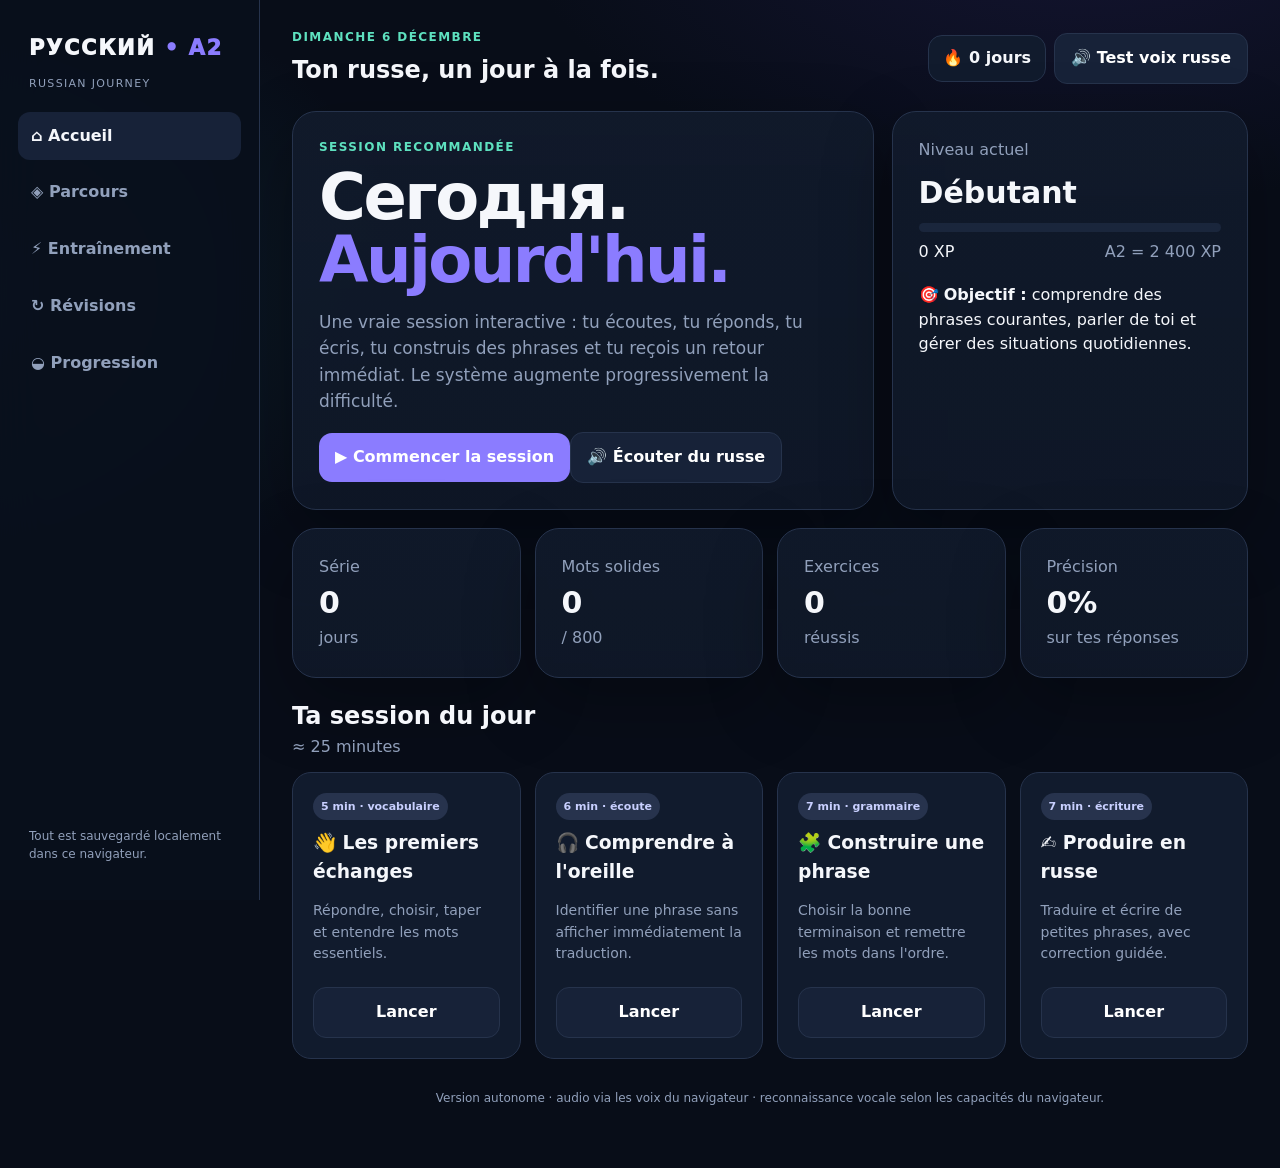
==== index.html @ 70eadb67 "Rename russe_a2_v2.html to index.html" ====
<!doctype html>
<html lang="fr">
<head>
<meta charset="utf-8">
<meta name="viewport" content="width=device-width,initial-scale=1">
<title>РУССКИЙ — Russian Journey A2</title>
<style>
:root{--bg:#080d18;--bg2:#0e1524;--surface:#111b2d;--surface2:#172238;--line:#26334c;--text:#f5f7fb;--muted:#91a0bb;--brand:#8b7cff;--brand2:#5ee1bf;--danger:#ff6b7e;--warn:#ffd166;--shadow:0 25px 70px rgba(0,0,0,.28)}
*{box-sizing:border-box}html{scroll-behavior:smooth}body{margin:0;color:var(--text);background:radial-gradient(900px 500px at 85% -10%,#30256c55,transparent 65%),radial-gradient(900px 600px at -10% 25%,#195e7050,transparent 60%),var(--bg);font-family:Inter,ui-sans-serif,system-ui,-apple-system,"Segoe UI",sans-serif;line-height:1.55}button,input,textarea{font:inherit}button{border:0}.app{display:grid;grid-template-columns:260px 1fr;min-height:100vh}.sidebar{position:sticky;top:0;height:100vh;padding:22px 18px;border-right:1px solid var(--line);background:#09101ce8;backdrop-filter:blur(20px);display:flex;flex-direction:column}.logo{font-weight:950;font-size:21px;letter-spacing:.08em;padding:10px 11px}.logo span{color:var(--brand)}.sub{font-size:11px;color:var(--muted);letter-spacing:.12em;text-transform:uppercase;padding:0 11px 20px}.nav{display:grid;gap:8px}.nav button{background:transparent;color:var(--muted);padding:12px 13px;border-radius:12px;text-align:left;font-weight:750;cursor:pointer}.nav button.active,.nav button:hover{background:var(--surface2);color:var(--text)}.sidebar-bottom{margin-top:auto;padding:14px 11px;color:var(--muted);font-size:12px}.main{max-width:1400px;width:100%;margin:auto;padding:28px 32px 60px}.topbar{display:flex;justify-content:space-between;align-items:center;gap:18px;margin-bottom:22px}.eyebrow{font-size:12px;color:var(--brand2);font-weight:850;letter-spacing:.12em;text-transform:uppercase}.top-actions{display:flex;gap:8px;align-items:center}.streak{padding:10px 14px;background:var(--surface);border:1px solid var(--line);border-radius:14px;font-weight:800}.hero{display:grid;grid-template-columns:1.55fr .95fr;gap:18px}.card{background:linear-gradient(180deg,#121c2ecc,#0f1828e6);border:1px solid var(--line);border-radius:24px;box-shadow:var(--shadow);padding:26px}.hero-card h1{font-size:clamp(35px,5vw,69px);line-height:.98;margin:10px 0 16px;letter-spacing:-.04em}.hero-card p{max-width:760px;color:var(--muted);font-size:17px}.rus{font-family:Georgia,serif}.big-rus{font-size:clamp(45px,7vw,82px);font-weight:800;letter-spacing:.02em}.btn{padding:12px 16px;border-radius:13px;background:var(--brand);color:white;font-weight:850;cursor:pointer;transition:.15s transform,.15s opacity}.btn:hover{transform:translateY(-1px)}.btn.secondary{background:var(--surface2);border:1px solid var(--line)}.btn.good{background:var(--brand2);color:#07151a}.btn.warn{background:var(--warn);color:#201a06}.btn.ghost{background:transparent;border:1px solid var(--line)}.stats{display:grid;grid-template-columns:repeat(4,1fr);gap:14px;margin:18px 0}.stat b{display:block;font-size:30px}.muted{color:var(--muted)}.progress{height:9px;background:#1a263c;border-radius:99px;overflow:hidden}.progress>i{display:block;height:100%;width:0;background:linear-gradient(90deg,var(--brand),var(--brand2));border-radius:99px;transition:.35s}.section{margin-top:20px}.section-title{display:flex;justify-content:space-between;align-items:end;gap:18px;margin:0 0 12px}.section-title h2{margin:0;font-size:24px}.section-title p{margin:0;color:var(--muted)}.day-grid{display:grid;grid-template-columns:repeat(4,1fr);gap:14px}.module{background:var(--surface);border:1px solid var(--line);border-radius:19px;padding:20px}.module h3{margin:8px 0 7px}.pill{display:inline-flex;padding:5px 8px;border-radius:999px;background:#27334d;color:#c9d0ff;font-size:11px;font-weight:800}.pill.green{background:#16453b;color:#98ffe4}.module p{color:var(--muted);font-size:14px}.module .btn{width:100%;margin-top:8px}.page{display:none}.page.show{display:block}.lesson-list{display:grid;grid-template-columns:repeat(3,1fr);gap:14px}.lesson{position:relative;padding:19px;background:var(--surface);border:1px solid var(--line);border-radius:18px;overflow:hidden}.lesson.locked{opacity:.52}.lesson .num{font-size:11px;color:var(--brand2);font-weight:900;letter-spacing:.1em}.lesson h3{margin:5px 0}.lesson small{color:var(--muted)}.lesson .mini{margin-top:14px;height:7px}.course-head{display:flex;align-items:center;justify-content:space-between;gap:12px;margin-bottom:20px}.filters{display:flex;gap:8px;flex-wrap:wrap}.filter{padding:9px 11px;background:var(--surface2);color:var(--muted);border-radius:11px;border:1px solid var(--line);cursor:pointer}.filter.active{background:var(--brand);color:white}.exercise-shell{max-width:920px;margin:auto}.exercise-top{display:flex;justify-content:space-between;align-items:center;gap:14px}.exercise-meter{height:8px;background:#1b2840;border-radius:9px;overflow:hidden;margin:15px 0 24px}.exercise-meter i{display:block;height:100%;width:0;background:linear-gradient(90deg,var(--brand),var(--brand2));transition:.25s}.exercise-type{color:var(--brand2);font-size:12px;font-weight:900;text-transform:uppercase;letter-spacing:.12em}.prompt{font-size:31px;line-height:1.2;font-weight:850;margin:12px 0 20px}.choices{display:grid;gap:10px}.choice{text-align:left;padding:15px 16px;border:1px solid var(--line);background:var(--surface2);color:var(--text);border-radius:13px;cursor:pointer;transition:.12s}.choice:hover{border-color:var(--brand)}.choice.correct{border-color:var(--brand2);background:#123a31}.choice.wrong{border-color:var(--danger);background:#3d1925}.exercise-footer{display:flex;justify-content:space-between;align-items:center;gap:10px;margin-top:22px}.feedback{min-height:30px;color:var(--muted)}.input-answer{width:100%;background:#0c1423;border:1px solid var(--line);border-radius:14px;color:var(--text);padding:15px;font-size:20px;outline:none}.input-answer:focus{border-color:var(--brand)}.listen-box{text-align:center;padding:28px;border:1px dashed var(--line);border-radius:18px;background:#0e1828}.play{width:82px;height:82px;border-radius:50%;background:var(--brand);color:#fff;font-size:30px;cursor:pointer;box-shadow:0 15px 35px #0004}.speed{display:flex;justify-content:center;gap:6px;margin-top:14px}.speed button{padding:8px 10px;border-radius:9px;background:var(--surface2);color:var(--muted);border:1px solid var(--line);cursor:pointer}.speed button.active{color:#fff;border-color:var(--brand);background:#2b2b66}.word-bank{display:flex;flex-wrap:wrap;gap:8px;min-height:50px;padding:12px;background:#0d1627;border-radius:13px;border:1px dashed var(--line);margin-bottom:13px}.word{padding:9px 11px;background:var(--surface2);border:1px solid var(--line);border-radius:10px;cursor:pointer}.calendar{display:grid;grid-template-columns:repeat(7,1fr);gap:8px}.day{min-height:74px;padding:9px;background:var(--surface);border:1px solid var(--line);border-radius:12px}.day .n{font-weight:900}.day.done{border-color:#236b5a;background:#11362f}.day.today{outline:2px solid var(--brand)}.skill-grid{display:grid;grid-template-columns:repeat(2,1fr);gap:13px}.skill{padding:16px;background:var(--surface);border:1px solid var(--line);border-radius:16px}.skill-top{display:flex;justify-content:space-between}.ring{width:70px;height:70px;border-radius:50%;display:grid;place-items:center;background:conic-gradient(var(--brand) var(--p),#1d2940 0)}.ring:before{content:"";width:54px;height:54px;background:var(--surface);border-radius:50%;grid-area:1/1}.ring span{grid-area:1/1;font-size:13px;font-weight:900;z-index:1}.modal{position:fixed;inset:0;background:#020711a8;backdrop-filter:blur(8px);display:none;align-items:center;justify-content:center;padding:20px;z-index:10}.modal.show{display:flex}.modal-card{width:min(700px,100%);background:var(--surface);border:1px solid var(--line);border-radius:22px;padding:24px}.toast{position:fixed;right:20px;bottom:20px;padding:13px 16px;background:#14233a;border:1px solid var(--line);border-radius:13px;box-shadow:var(--shadow);opacity:0;transform:translateY(15px);pointer-events:none;transition:.25s;z-index:20}.toast.show{opacity:1;transform:none}.empty{padding:38px;text-align:center;color:var(--muted)}.footer{margin:30px 0 0;color:var(--muted);font-size:12px;text-align:center}@media(max-width:1050px){.app{grid-template-columns:1fr}.sidebar{position:sticky;top:0;height:auto;z-index:5;flex-direction:row;align-items:center;padding:10px 14px}.sub,.sidebar-bottom{display:none}.nav{display:flex;overflow:auto}.nav button{white-space:nowrap}.main{padding:22px 16px}.hero{grid-template-columns:1fr}.day-grid{grid-template-columns:repeat(2,1fr)}.lesson-list{grid-template-columns:repeat(2,1fr)}}@media(max-width:650px){.stats,.day-grid,.lesson-list,.skill-grid{grid-template-columns:1fr}.topbar{align-items:flex-start}.top-actions .btn{display:none}.calendar{grid-template-columns:repeat(4,1fr)}.card{padding:19px}.prompt{font-size:25px}}
</style>
</head>
<body>
<div class="app">
<aside class="sidebar">
  <div class="logo">РУССКИЙ <span>• A2</span></div><div class="sub">Russian Journey</div>
  <nav class="nav">
    <button class="active" data-page="home">⌂ Accueil</button><button data-page="learn">◈ Parcours</button><button data-page="practice">⚡ Entraînement</button><button data-page="review">↻ Révisions</button><button data-page="progress">◒ Progression</button>
  </nav><div class="sidebar-bottom">Tout est sauvegardé localement dans ce navigateur.</div>
</aside>
<main class="main">
<div class="topbar"><div><div class="eyebrow" id="dateLabel"></div><h2 style="margin:5px 0 0">Ton russe, un jour à la fois.</h2></div><div class="top-actions"><div class="streak">🔥 <span id="streak">0</span> jours</div><button class="btn secondary" id="voiceBtn">🔊 Test voix russe</button></div></div>

<section id="page-home" class="page show">
<div class="hero">
  <div class="card hero-card"><div class="eyebrow">Session recommandée</div><h1>Сегодня.<br><span style="color:var(--brand)">Aujourd'hui.</span></h1><p>Une vraie session interactive : tu écoutes, tu réponds, tu écris, tu construis des phrases et tu reçois un retour immédiat. Le système augmente progressivement la difficulté.</p><div class="row" style="margin-top:18px"><button class="btn" id="dailyBtn">▶ Commencer la session</button><button class="btn secondary" id="quickListen">🔊 Écouter du russe</button></div></div>
  <div class="card"><div class="muted">Niveau actuel</div><h2 id="levelName" style="font-size:30px;margin:7px 0">Débutant</h2><div class="progress"><i id="overallBar"></i></div><div style="display:flex;justify-content:space-between;margin-top:8px"><span id="xpText">0 XP</span><span class="muted">A2 = 2 400 XP</span></div><div class="notice" style="margin-top:18px">🎯 <b>Objectif :</b> comprendre des phrases courantes, parler de toi et gérer des situations quotidiennes.</div></div>
</div>
<div class="stats"><div class="card stat"><span class="muted">Série</span><b id="s1">0</b><span class="muted">jours</span></div><div class="card stat"><span class="muted">Mots solides</span><b id="s2">0</b><span class="muted">/ 800</span></div><div class="card stat"><span class="muted">Exercices</span><b id="s3">0</b><span class="muted">réussis</span></div><div class="card stat"><span class="muted">Précision</span><b id="s4">0%</b><span class="muted">sur tes réponses</span></div></div>
<div class="section"><div class="section-title"><div><h2>Ta session du jour</h2><p>≈ 25 minutes</p></div></div><div class="day-grid">
<div class="module"><span class="pill">5 min · vocabulaire</span><h3>👋 Les premiers échanges</h3><p>Répondre, choisir, taper et entendre les mots essentiels.</p><button class="btn secondary" data-action="vocab">Lancer</button></div>
<div class="module"><span class="pill">6 min · écoute</span><h3>🎧 Comprendre à l'oreille</h3><p>Identifier une phrase sans afficher immédiatement la traduction.</p><button class="btn secondary" data-action="listen">Lancer</button></div>
<div class="module"><span class="pill">7 min · grammaire</span><h3>🧩 Construire une phrase</h3><p>Choisir la bonne terminaison et remettre les mots dans l'ordre.</p><button class="btn secondary" data-action="grammar">Lancer</button></div>
<div class="module"><span class="pill">7 min · écriture</span><h3>✍️ Produire en russe</h3><p>Traduire et écrire de petites phrases, avec correction guidée.</p><button class="btn secondary" data-action="writing">Lancer</button></div>
</div></div>
</section>

<section id="page-learn" class="page"><div class="card"><div class="course-head"><div><div class="eyebrow">Programme</div><h2 style="margin:5px 0">Le parcours zéro → A2</h2><p class="muted">48 leçons, chacune avec découverte + exercices + mini-test.</p></div><div class="filters" id="levelFilters"></div></div><div class="lesson-list" id="lessonList"></div></div></section>

<section id="page-practice" class="page"><div class="exercise-shell"><div class="card"><div class="exercise-top"><div><div class="exercise-type" id="exType">Entraînement</div><div class="muted" id="exCount">1 / 8</div></div><div class="pill green" id="exXp">+10 XP</div></div><div class="exercise-meter"><i id="exBar"></i></div><div id="exerciseBody"></div></div></div></section>

<section id="page-review" class="page"><div class="card"><div class="eyebrow">Mémoire espacée</div><h2>Révisions intelligentes</h2><p class="muted">Les mots ratés reviennent plus souvent. Les mots solides s'espacent automatiquement.</p><div id="reviewBody"></div></div></section>

<section id="page-progress" class="page"><div class="card"><div class="eyebrow">Tableau de bord</div><h2>Ton historique</h2><p class="muted">Les jours travaillés, la régularité et les compétences par domaine.</p><div class="calendar" id="calendar"></div><hr style="border-color:var(--line);margin:24px 0"><div class="skill-grid" id="skills"></div><hr style="border-color:var(--line);margin:24px 0"><div style="display:flex;gap:10px;flex-wrap:wrap"><button class="btn secondary" id="exportBtn">Exporter ma progression</button><button class="btn ghost" id="resetBtn">Réinitialiser</button></div></div></section>
<div class="footer">Version autonome · audio via les voix du navigateur · reconnaissance vocale selon les capacités du navigateur.</div>
</main></div>
<div class="modal" id="modal"><div class="modal-card"><div style="display:flex;justify-content:space-between;gap:10px;align-items:start"><div id="modalContent"></div><button class="btn secondary" id="closeModal">✕</button></div></div></div><div class="toast" id="toast"></div>
<script>
const lessons=[
['Alphabet russe','Lire А Б В Г Д Е Ё Ж З И','alphabet'],['Alphabet russe II','Lire Й К Л М Н О П Р С Т','alphabet'],['Sons difficiles','Х, Ц, Ч, Ш, Щ, Ы, Э, Ю, Я','pron'],['Salutations','Привет, здравствуйте, до свидания','survival'],['Se présenter','Меня зовут… Я из… Мне … лет','survival'],['Nombres 1–20','один, два, три…','vocab'],['Famille','мама, папа, брат, сестра…','vocab'],['Présent','je parle : я говорю, ты говоришь…','grammar'],['Questions','кто? что? где? когда? почему?','grammar'],['Maison','комната, кухня, стол, окно…','vocab'],['Nourriture','хлеб, вода, чай, мясо, сыр…','vocab'],['Accusatif','вижу дом / люблю кофе','grammar'],['Ville','улица, площадь, магазин, парк','vocab'],['Direction','где? куда? откуда?','grammar'],['Temps','сегодня, завтра, вчера, утром…','vocab'],['Routine','встаю, работаю, учусь, отдыхаю','verb'],['Fréquence','часто, иногда, обычно, никогда','adverb'],['Prépositions','в, на, из, с, к','grammar'],['Passé','был, была, были; ходил, делал','grammar'],['Aspect verbal','faire / faire une fois : делать / сделать','grammar'],['Achats','сколько стоит? мне нужно…','survival'],['Restaurant','заказать, счёт, меню, вкусно','survival'],['Transport','автобус, поезд, метро, билет','vocab'],['Ville et trajet','как добраться до…','grammar'],['Météo','холодно, тепло, дождь, снег','vocab'],['Corps et santé','голова, рука, болит, врач','vocab'],['Travail','работа, коллега, встреча, проект','vocab'],['Inviter','давай…, хочешь…? пойдём!','survival'],['Comparaison','больше, меньше, лучше, хуже','grammar'],['Génitif','нет времени, много людей','grammar'],['Prépositionnel','в Москве, о семье, на работе','grammar'],['Datif','мне нравится, тебе нужно','grammar'],['Pronoms','меня, тебя, его, её, нас…','grammar'],['Objets du quotidien','телефон, ключ, сумка, книга','vocab'],['Loisirs','музыка, кино, читать, гулять','vocab'],['Opinions','я думаю, мне кажется, я считаю','survival'],['Conjonctions','потому что, но, поэтому, если','grammar'],['Raconter hier','petit récit au passé','writing'],['Décrire une personne','apparence, caractère, goûts','writing'],['Décrire un lieu', "où c'est et ce qu'on y trouve", 'writing'],['Compréhension 1','dialogue lent du quotidien','listen'],['Compréhension 2','dialogue naturel court','listen'],['Écrire un message','SMS / invitation / réponse','writing'],['Parler de soi','présentation A2','speaking'],['Situations','hôtel, café, magasin, gare','survival'],['Révision A2','mélange adaptatif','review'],['Test blanc A2 I','lecture + grammaire + vocabulaire','test'],['Test blanc A2 II','écoute + écriture + expression','test']
];
const deck=[
['Bonjour','Здравствуйте','survival'],['Salut','Привет','survival'],['Merci','Спасибо','survival'],['S’il vous plaît','Пожалуйста','survival'],['Au revoir','До свидания','survival'],['Oui','Да','survival'],['Non','Нет','survival'],['Comment ça va ?','Как дела?','survival'],['Je m’appelle Julien','Меня зовут Жюльен','survival'],['Je suis français','Я француз','survival'],['J’habite en France','Я живу во Франции','survival'],['J’apprends le russe','Я учу русский язык','survival'],['Eau','Вода','vocab'],['Pain','Хлеб','vocab'],['Maison','Дом','vocab'],['Ami','Друг','vocab'],['Livre','Книга','vocab'],['Travail','Работа','vocab'],['Aujourd’hui','Сегодня','vocab'],['Demain','Завтра','vocab'],['Hier','Вчера','vocab'],['Maintenant','Сейчас','vocab'],['Où ?','Где?','grammar'],['Qui ?','Кто?','grammar'],['Pourquoi ?','Почему?','grammar'],['Quand ?','Когда?','grammar'],['Je parle','Я говорю','verb'],['Je comprends','Я понимаю','verb'],['Je travaille','Я работаю','verb'],['Je vais','Я иду','verb']
];
const data=load(); let queue=[], qIndex=0, answered=false, speed=0.82;
function fresh(){return {xp:0,days:[],words:{},seen:0,correct:0,answers:0,scores:{alphabet:0,pron:0,survival:0,vocab:0,grammar:0,verb:0,adverb:0,writing:0,listen:0,speaking:0},lessonDone:{},lastOpen:null}}
function load(){try{return Object.assign(fresh(),JSON.parse(localStorage.getItem('ruA2Ultra')||'{}'),{scores:Object.assign(fresh().scores,JSON.parse(localStorage.getItem('ruA2Ultra')||'{}').scores||{})})}catch{return fresh()}}
function save(){localStorage.setItem('ruA2Ultra',JSON.stringify(data));updateAll()}
function today(){return new Date().toISOString().slice(0,10)}
function streak(){const ds=[...new Set(data.days)].sort().reverse();let s=0;for(let i=0;i<ds.length;i++){const d=new Date();d.setHours(0,0,0,0);d.setDate(d.getDate()-i);if(ds[i]===d.toISOString().slice(0,10))s++;else break}return s}
function xpLevel(){if(data.xp<250)return 'Débutant';if(data.xp<600)return 'A1 — bases';if(data.xp<1000)return 'A1+ — consolidation';if(data.xp<1500)return 'A2 — en route';if(data.xp<2050)return 'A2 — opérationnel';return 'A2 — consolidé'}
function updateAll(){const s=streak(), pct=Math.min(100,data.xp/24);document.querySelector('#streak').textContent=s;document.querySelector('#s1').textContent=s;document.querySelector('#s2').textContent=Object.values(data.words).filter(x=>x>=3).length;document.querySelector('#s3').textContent=data.correct;document.querySelector('#s4').textContent=data.answers?Math.round(data.correct/data.answers*100)+'%':'0%';document.querySelector('#levelName').textContent=xpLevel();document.querySelector('#xpText').textContent=data.xp+' XP';document.querySelector('#overallBar').style.width=pct+'%';document.querySelector('#dateLabel').textContent=new Intl.DateTimeFormat('fr-FR',{weekday:'long',day:'numeric',month:'long'}).format(new Date());if(document.querySelector('#reviewBody'))renderReview();if(document.querySelector('#calendar'))renderProgress()}
function showPage(name){document.querySelectorAll('.page').forEach(p=>p.classList.remove('show'));document.querySelector('#page-'+name).classList.add('show');document.querySelectorAll('.nav button').forEach(b=>b.classList.toggle('active',b.dataset.page===name));if(name==='learn')renderLessons();if(name==='practice'&&queue.length===0)startPractice('daily');if(name==='review')renderReview();if(name==='progress')renderProgress();window.scrollTo({top:0,behavior:'smooth'})}

document.querySelectorAll('.nav button').forEach(b=>b.onclick=()=>showPage(b.dataset.page));
document.querySelector('#dailyBtn').onclick=()=>startPractice('daily');
document.querySelector('#voiceBtn').onclick=()=>openVoiceTest();document.querySelector('#quickListen').onclick=()=>speak('Привет! Меня зовут Анна. Я живу в Москве.',speed);
document.querySelectorAll('[data-action]').forEach(b=>b.onclick=()=>startPractice(b.dataset.action));
document.querySelector('#closeModal').onclick=()=>document.querySelector('#modal').classList.remove('show');document.querySelector('#resetBtn').onclick=resetAll;document.querySelector('#exportBtn').onclick=exportData;
function startPractice(mode){queue=buildQueue(mode);qIndex=0;answered=false;showPage('practice');renderQuestion()}
function buildQueue(mode){const base=[
{type:'mcq',skill:'survival',prompt:'Que signifie « Спасибо » ?',opts:['Bonjour','Merci','Au revoir','Pardon'],ans:1},
{type:'listen',skill:'listen',audio:'Где находится вокзал?',prompt:'Après écoute, choisis la bonne traduction.',opts:['Où est la gare ?','Où habites-tu ?','Quand part le train ?','Quel est le magasin ?'],ans:0},
{type:'type',skill:'vocab',prompt:'Écris « Bonjour » en russe.',accept:['здравствуйте']},
{type:'order',skill:'grammar',prompt:'Construis : « Je parle russe. »',words:['русский','говорю','я'],ans:'я говорю русский'},
{type:'mcq',skill:'grammar',prompt:'Complète : « Я ___ по-русски. »',opts:['говорю','говоришь','говорит','говорим'],ans:0},
{type:'type',skill:'writing',prompt:'Traduis : « Je m’appelle Julien. »',accept:['меня зовут жюльен','меня зовут джюльен','меня зовут джулиен']},
{type:'listen',skill:'listen',audio:'Я живу во Франции и учу русский язык.',prompt:'Quel énoncé as-tu entendu ?',opts:['Je vis en France et j’apprends le russe.','Je travaille en France et j’aime le russe.','Je vais en France demain.','Je lis un livre russe.'],ans:0},
{type:'mcq',skill:'vocab',prompt:'« вчера » signifie…',opts:['aujourd’hui','demain','hier','maintenant'],ans:2}
];
 if(mode==='vocab')return base.filter(x=>['mcq','type'].includes(x.type)&&['survival','vocab'].includes(x.skill)).concat(base.slice(0,2));
 if(mode==='listen')return base.filter(x=>x.type==='listen').concat(base.slice(0,2));
 if(mode==='grammar')return base.filter(x=>x.skill==='grammar'||x.type==='order').concat(base.slice(1,3));
 if(mode==='writing')return base.filter(x=>x.type==='type').concat(base.slice(3,5));
 if(mode==='daily')return shuffle(base);
 return shuffle(base);
}
function renderQuestion(){if(qIndex>=queue.length){finishPractice();return}answered=false;const q=queue[qIndex], body=document.querySelector('#exerciseBody');document.querySelector('#exType').textContent=({mcq:'Choix multiple',type:'Écriture',listen:'Écoute',order:'Construire la phrase'})[q.type]||'Exercice';document.querySelector('#exCount').textContent=`${qIndex+1} / ${queue.length}`;document.querySelector('#exXp').textContent='+10 XP';document.querySelector('#exBar').style.width=(qIndex/queue.length*100)+'%';let html=`<div class="prompt">${q.prompt}</div>`;
if(q.type==='mcq')html+=`<div class="choices">${q.opts.map((o,i)=>`<button class="choice" data-i="${i}">${o}</button>`).join('')}</div>`;
if(q.type==='type')html+=`<input class="input-answer rus" id="answerInput" autocomplete="off" placeholder="Écris ta réponse en russe…"><div class="feedback" style="margin-top:8px">Les réponses sont normalisées : accents et casse ne pénalisent pas.</div>`;
if(q.type==='listen')html+=`<div class="listen-box"><button class="play" id="playBtn">▶</button><div class="speed"><button data-speed="0.65">0,65×</button><button class="active" data-speed="0.82">0,82×</button><button data-speed="1">1×</button></div><div class="feedback" style="margin-top:13px">Écoute d'abord sans regarder la traduction.</div></div><div class="choices" style="margin-top:15px">${q.opts.map((o,i)=>`<button class="choice" data-i="${i}">${o}</button>`).join('')}</div>`;
if(q.type==='order')html+=`<div class="word-bank" id="bank">${shuffle(q.words).map(w=>`<button class="word" data-word="${w}">${w}</button>`).join('')}</div><div class="input-answer" id="ordered" style="min-height:55px"></div><div class="muted small">Clique sur les mots dans l'ordre. Clique sur un mot déjà placé pour le retirer.</div>`;
html+=`<div class="exercise-footer"><div class="feedback" id="feedback"></div><button class="btn" id="checkBtn">${q.type==='mcq'||q.type==='listen'?'Valider':q.type==='order'?'Vérifier':'Corriger'}</button></div>`;body.innerHTML=html;
if(q.type==='listen'){document.querySelector('#playBtn').onclick=()=>speak(q.audio,speed);document.querySelectorAll('[data-speed]').forEach(b=>b.onclick=()=>{speed=parseFloat(b.dataset.speed);document.querySelectorAll('[data-speed]').forEach(x=>x.classList.remove('active'));b.classList.add('active');speak(q.audio,speed)})}
if(q.type==='mcq'||q.type==='listen')document.querySelectorAll('.choice').forEach(b=>b.onclick=()=>selectChoice(q,+b.dataset.i,b));
if(q.type==='order'){const placed=[];document.querySelectorAll('.word').forEach(b=>b.onclick=()=>{const w=b.dataset.word,i=placed.indexOf(w);if(i>=0){placed.splice(i,1);b.style.opacity='1'}else{placed.push(w);b.style.opacity='.42'}document.querySelector('#ordered').textContent=placed.join(' ');document.querySelector('#ordered').dataset.value=placed.join(' ')})}
document.querySelector('#checkBtn').onclick=()=>checkTyped(q);}
function selectChoice(q,i,btn){if(answered)return;answered=true;data.answers++;const ok=i===q.ans;data.xp+=ok?10:2;if(ok){data.correct++;data.scores[q.skill]=(data.scores[q.skill]||0)+1;btn.classList.add('correct');document.querySelector('#feedback').textContent='✓ Bonne réponse. +10 XP';addDay()}else{btn.classList.add('wrong');document.querySelectorAll('.choice')[q.ans].classList.add('correct');document.querySelector('#feedback').textContent='Pas encore. La bonne réponse est « '+q.opts[q.ans]+' ». +2 XP'}save();setTimeout(()=>qIndex++,650);setTimeout(renderQuestion,700)}
function checkTyped(q){if(answered)return;const raw=q.type==='order'?document.querySelector('#ordered').dataset.value||'':document.querySelector('#answerInput')?.value||'';const n=normalize(raw);let ok=false;if(q.type==='order')ok=n===normalize(q.ans);else ok=q.accept.some(a=>n===normalize(a));answered=true;data.answers++;data.xp+=ok?12:2;if(ok){data.correct++;data.scores[q.skill]=(data.scores[q.skill]||0)+1;document.querySelector('#feedback').textContent='✓ Exact. Très bien. +12 XP'}else{document.querySelector('#feedback').innerHTML='✗ Pas tout à fait. <span class="rus">Réponse attendue : '+(q.ans||q.accept[0])+'</span> · +2 XP'}save();addDay();setTimeout(()=>qIndex++,800);setTimeout(renderQuestion,850)}
function finishPractice(){document.querySelector('#exType').textContent='Session terminée';document.querySelector('#exCount').textContent='✓';document.querySelector('#exBar').style.width='100%';document.querySelector('#exerciseBody').innerHTML=`<div style="text-align:center;padding:35px 10px"><div style="font-size:60px">🎉</div><h2>Session terminée</h2><p class="muted">Tu as fait ${queue.length} exercices. Ta progression a été enregistrée.</p><button class="btn" onclick="showPage('home')">Retour à l'accueil</button></div>`;addDay();}
function addDay(){const t=today();if(!data.days.includes(t))data.days.push(t);}
function speak(text,rate=.82){if(!('speechSynthesis'in window)){toast('La synthèse vocale n’est pas disponible dans ce navigateur.');return}const u=new SpeechSynthesisUtterance(text);u.lang='ru-RU';u.rate=rate;u.pitch=1;const voices=speechSynthesis.getVoices();const ru=voices.find(v=>/^ru(-|_|$)/i.test(v.lang))||voices.find(v=>/russian|рус/i.test(v.name));if(ru)u.voice=ru;speechSynthesis.cancel();speechSynthesis.speak(u)}
if('speechSynthesis'in window)speechSynthesis.onvoiceschanged=()=>{};
function openVoiceTest(){document.querySelector('#modalContent').innerHTML=`<div class="eyebrow">Prononciation</div><h2>Écoute et répète</h2><p class="rus" style="font-size:28px">Меня зовут Жюльен.</p><p class="muted">« Je m’appelle Julien. »</p><div class="row"><button class="btn" onclick="speak('Меня зовут Жюльен.',.65)">🔊 Lentement</button><button class="btn secondary" onclick="speak('Меня зовут Жюльен.',.9)">🔊 Normal</button><button class="btn secondary" onclick="startRecognition()">🎙️ Me faire répéter</button></div><p class="muted small" style="margin-top:14px">La reconnaissance vocale dépend de ton navigateur et peut utiliser un service distant du navigateur. Aucun enregistrement n’est stocké par cette page.</p><div id="recognition"></div>`;document.querySelector('#modal').classList.add('show')}
function startRecognition(){const SR=window.SpeechRecognition||window.webkitSpeechRecognition;if(!SR){document.querySelector('#recognition').innerHTML='<div class="notice">La reconnaissance vocale n’est pas disponible ici. Utilise l’écoute ci-dessus ou Chrome/Edge avec le micro activé.</div>';return}const r=new SR();r.lang='ru-RU';r.interimResults=false;r.maxAlternatives=3;r.onresult=e=>{const said=e.results[0][0].transcript;document.querySelector('#recognition').innerHTML=`<p><b>Tu as dit :</b> <span class="rus">${said}</span></p><p class="muted">Compare avec : <span class="rus">Меня зовут Жюльен.</span></p>`};r.onerror=()=>document.querySelector('#recognition').textContent='Impossible de lancer le micro.';r.start();document.querySelector('#recognition').textContent='🎙️ Écoute…';}
function renderLessons(){const filters=document.querySelector('#levelFilters');filters.innerHTML='';['Tous','A0','A1','A1+','A2'].forEach((x,i)=>{const b=document.createElement('button');b.className='filter '+(i===0?'active':'');b.textContent=x;b.onclick=()=>{document.querySelectorAll('.filter').forEach(z=>z.classList.remove('active'));b.classList.add('active');drawLessons(x)};filters.appendChild(b)});drawLessons('Tous')}
function drawLessons(filter){const list=document.querySelector('#lessonList');list.innerHTML=lessons.map((l,i)=>{const lvl=i<8?'A0':i<24?'A1':i<40?'A1+':'A2';if(filter!=='Tous'&&lvl!==filter)return'';const done=!!data.lessonDone[i];const locked=i>0&&!data.lessonDone[i-1]&&i>Math.max(7,Math.floor(data.xp/55)+1);return `<article class="lesson ${locked?'locked':''}"><div class="num">LEÇON ${String(i+1).padStart(2,'0')} · ${lvl}</div><h3>${l[0]}</h3><small>${l[1]}</small><div class="progress mini"><i style="width:${done?100:0}%"></i></div><button class="btn ${locked?'secondary':'ghost'}" ${locked?'disabled':''} data-lesson="${i}">${done?'↻ Refaire':'▶ Ouvrir'}</button></article>`}).join('');document.querySelectorAll('[data-lesson]').forEach(b=>b.onclick=()=>openLesson(+b.dataset.lesson))}
function openLesson(i){const l=lessons[i];document.querySelector('#modalContent').innerHTML=`<div class="eyebrow">Leçon ${i+1}</div><h2>${l[0]}</h2><p class="muted">${l[1]}</p><div class="notice"><b>Principe :</b> 3 minutes de découverte, puis des exercices actifs. Ce parcours ne considère pas la lecture d’une fiche comme une leçon terminée.</div><div style="margin-top:15px" class="row"><button class="btn" id="launchLesson">▶ Faire les exercices</button><button class="btn secondary" onclick="speak(${JSON.stringify(sampleSentence(i))},.72)">🔊 Exemple russe</button></div>`;document.querySelector('#modal').classList.add('show');document.querySelector('#launchLesson').onclick=()=>{data.lessonDone[i]=true;data.xp+=15;save();document.querySelector('#modal').classList.remove('show');startPractice('daily')}}
function sampleSentence(i){const s=['Привет!','Меня зовут Жюльен.','Я учу русский язык.','Я живу во Франции.','Мне двадцать пять лет.','Я говорю по-русски немного.','Это моя семья.','Я работаю сегодня.'];return s[i%8]}
function renderReview(){const body=document.querySelector('#reviewBody');const weak=deck.filter(x=>(data.words[x[1]]||0)<3).slice(0,8);if(!weak.length){body.innerHTML='<div class="empty">🎉 Ton stock prioritaire est vide. Fais une session pour créer de nouvelles cartes à réviser.</div>';return}body.innerHTML=`<div class="lesson-list">${weak.map(x=>`<div class="lesson"><span class="pill">${x[2]}</span><h3 class="rus">${x[1]}</h3><div class="muted">→ ${x[0]}</div><div class="row" style="margin-top:12px"><button class="btn secondary" onclick="speak(${JSON.stringify(x[1])},.68)">🔊</button><button class="btn" onclick="markWord(${JSON.stringify(x[1])},1)">Je connais</button><button class="btn ghost" onclick="markWord(${JSON.stringify(x[1])},-1)">À revoir</button></div></div>`).join('')}</div>`}
function markWord(w,n){data.words[w]=Math.max(0,(data.words[w]||0)+n);data.xp+=n>0?3:1;save();renderReview()}
function renderProgress(){const c=document.querySelector('#calendar');let html='',now=new Date();for(let i=27;i>=0;i--){const d=new Date(now);d.setDate(now.getDate()-i);const ds=d.toISOString().slice(0,10);html+=`<div class="day ${data.days.includes(ds)?'done':''} ${ds===today()?'today':''}"><div class="n">${d.getDate()}</div><div class="muted small">${d.toLocaleDateString('fr-FR',{weekday:'short'})}</div>${data.days.includes(ds)?'<div style="margin-top:8px;color:var(--brand2)">✓ étudié</div>':''}</div>`}c.innerHTML=html;const keys=[['Vocabulaire','vocab'],['Grammaire','grammar'],['Écoute','listen'],['Écriture','writing'],['Survie','survival'],['Prononciation','pron']];document.querySelector('#skills').innerHTML=keys.map(([n,k])=>{const p=Math.min(100,(data.scores[k]||0)*12);return `<div class="skill"><div class="skill-top"><div><b>${n}</b><div class="muted small">Activité réelle, pas simple lecture</div></div><div class="ring" style="--p:${p}%"><span>${p}%</span></div></div></div>`}).join('')}
function normalize(s){return s.toLowerCase().normalize('NFD').replace(/[\u0300-\u036f]/g,'').replace(/ё/g,'е').replace(/[.,!?«»’']/g,'').replace(/\s+/g,' ').trim()}
function shuffle(a){return [...a].sort(()=>Math.random()-.5)}
function toast(t){const x=document.querySelector('#toast');x.textContent=t;x.classList.add('show');setTimeout(()=>x.classList.remove('show'),2800)}
function exportData(){const blob=new Blob([JSON.stringify(data,null,2)],{type:'application/json'});const a=document.createElement('a');a.href=URL.createObjectURL(blob);a.download='progression-russe-a2.json';a.click();URL.revokeObjectURL(a.href)}
function resetAll(){if(!confirm('Effacer toute ta progression et repartir de zéro ?'))return;localStorage.removeItem('ruA2Ultra');location.reload()}
renderLessons();updateAll();
</script>
</body>
</html>
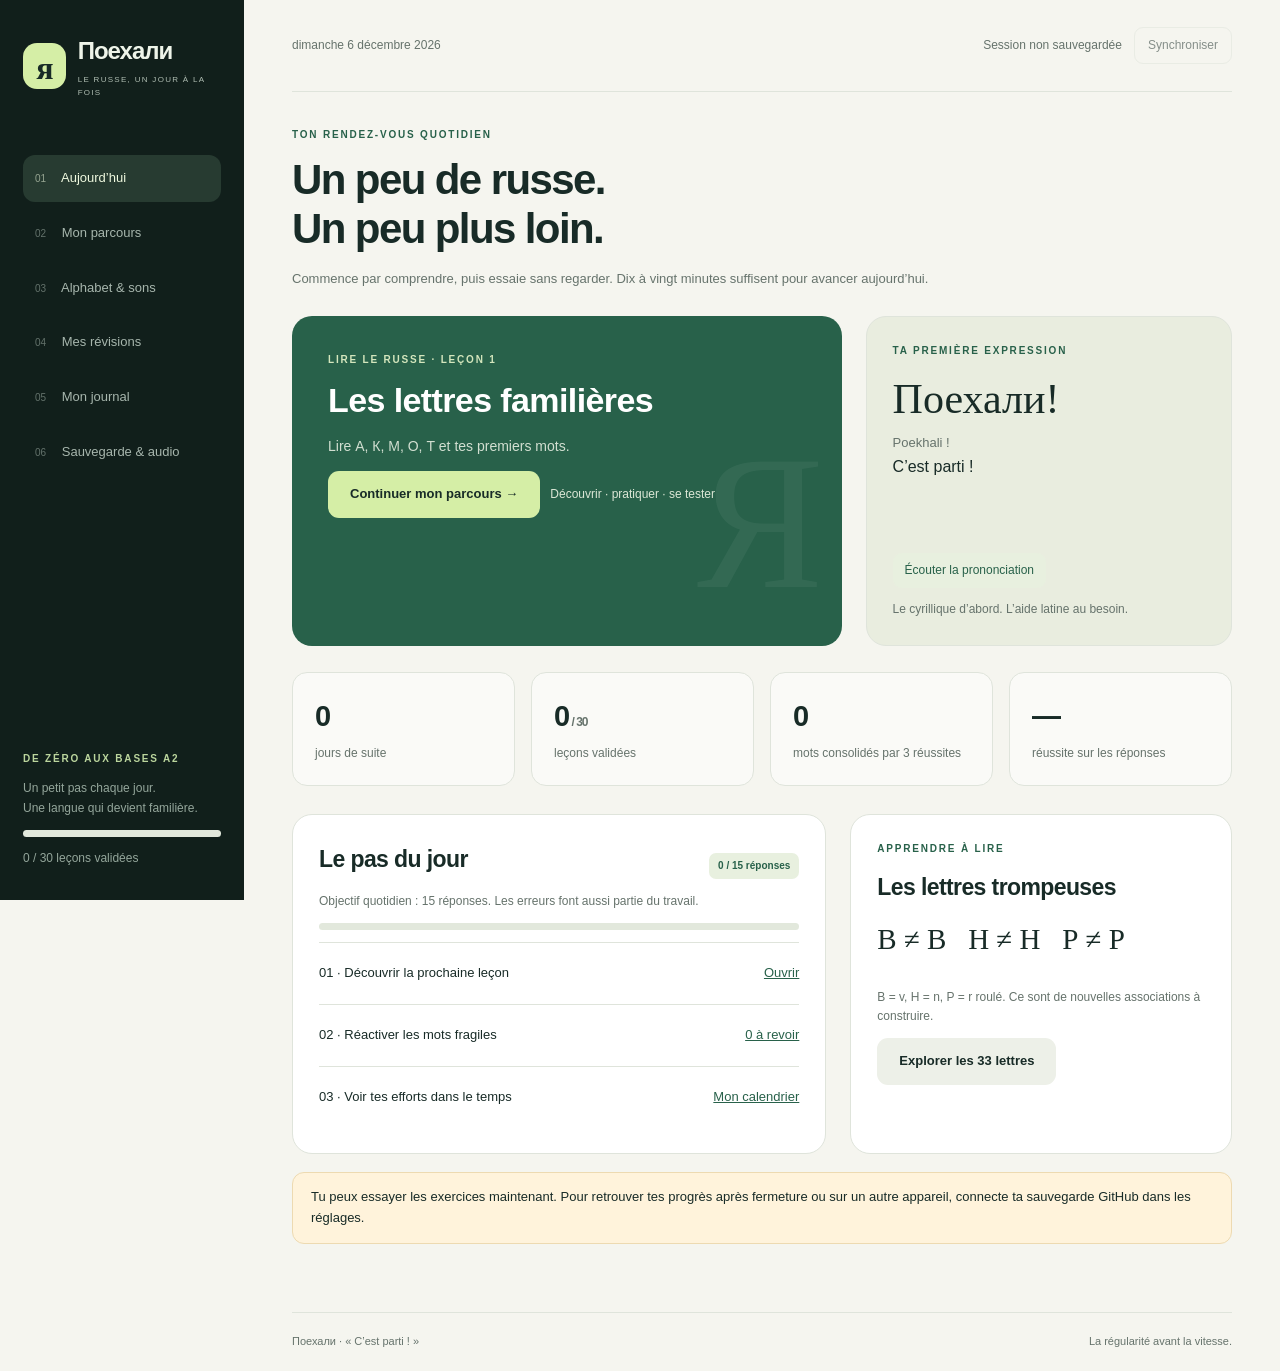
==== commit b0a77fc9: "Build progressive Russian learning course with Cyrillic keyboard and GitHub progress sync" ====
--- a/index.html
+++ b/index.html
@@ -1,120 +1,5 @@
 <!doctype html>
-<html lang="fr">
-<head>
-<meta charset="utf-8">
-<meta name="viewport" content="width=device-width,initial-scale=1">
-<title>РУССКИЙ — Russian Journey A2</title>
-<style>
-:root{--bg:#080d18;--bg2:#0e1524;--surface:#111b2d;--surface2:#172238;--line:#26334c;--text:#f5f7fb;--muted:#91a0bb;--brand:#8b7cff;--brand2:#5ee1bf;--danger:#ff6b7e;--warn:#ffd166;--shadow:0 25px 70px rgba(0,0,0,.28)}
-*{box-sizing:border-box}html{scroll-behavior:smooth}body{margin:0;color:var(--text);background:radial-gradient(900px 500px at 85% -10%,#30256c55,transparent 65%),radial-gradient(900px 600px at -10% 25%,#195e7050,transparent 60%),var(--bg);font-family:Inter,ui-sans-serif,system-ui,-apple-system,"Segoe UI",sans-serif;line-height:1.55}button,input,textarea{font:inherit}button{border:0}.app{display:grid;grid-template-columns:260px 1fr;min-height:100vh}.sidebar{position:sticky;top:0;height:100vh;padding:22px 18px;border-right:1px solid var(--line);background:#09101ce8;backdrop-filter:blur(20px);display:flex;flex-direction:column}.logo{font-weight:950;font-size:21px;letter-spacing:.08em;padding:10px 11px}.logo span{color:var(--brand)}.sub{font-size:11px;color:var(--muted);letter-spacing:.12em;text-transform:uppercase;padding:0 11px 20px}.nav{display:grid;gap:8px}.nav button{background:transparent;color:var(--muted);padding:12px 13px;border-radius:12px;text-align:left;font-weight:750;cursor:pointer}.nav button.active,.nav button:hover{background:var(--surface2);color:var(--text)}.sidebar-bottom{margin-top:auto;padding:14px 11px;color:var(--muted);font-size:12px}.main{max-width:1400px;width:100%;margin:auto;padding:28px 32px 60px}.topbar{display:flex;justify-content:space-between;align-items:center;gap:18px;margin-bottom:22px}.eyebrow{font-size:12px;color:var(--brand2);font-weight:850;letter-spacing:.12em;text-transform:uppercase}.top-actions{display:flex;gap:8px;align-items:center}.streak{padding:10px 14px;background:var(--surface);border:1px solid var(--line);border-radius:14px;font-weight:800}.hero{display:grid;grid-template-columns:1.55fr .95fr;gap:18px}.card{background:linear-gradient(180deg,#121c2ecc,#0f1828e6);border:1px solid var(--line);border-radius:24px;box-shadow:var(--shadow);padding:26px}.hero-card h1{font-size:clamp(35px,5vw,69px);line-height:.98;margin:10px 0 16px;letter-spacing:-.04em}.hero-card p{max-width:760px;color:var(--muted);font-size:17px}.rus{font-family:Georgia,serif}.big-rus{font-size:clamp(45px,7vw,82px);font-weight:800;letter-spacing:.02em}.btn{padding:12px 16px;border-radius:13px;background:var(--brand);color:white;font-weight:850;cursor:pointer;transition:.15s transform,.15s opacity}.btn:hover{transform:translateY(-1px)}.btn.secondary{background:var(--surface2);border:1px solid var(--line)}.btn.good{background:var(--brand2);color:#07151a}.btn.warn{background:var(--warn);color:#201a06}.btn.ghost{background:transparent;border:1px solid var(--line)}.stats{display:grid;grid-template-columns:repeat(4,1fr);gap:14px;margin:18px 0}.stat b{display:block;font-size:30px}.muted{color:var(--muted)}.progress{height:9px;background:#1a263c;border-radius:99px;overflow:hidden}.progress>i{display:block;height:100%;width:0;background:linear-gradient(90deg,var(--brand),var(--brand2));border-radius:99px;transition:.35s}.section{margin-top:20px}.section-title{display:flex;justify-content:space-between;align-items:end;gap:18px;margin:0 0 12px}.section-title h2{margin:0;font-size:24px}.section-title p{margin:0;color:var(--muted)}.day-grid{display:grid;grid-template-columns:repeat(4,1fr);gap:14px}.module{background:var(--surface);border:1px solid var(--line);border-radius:19px;padding:20px}.module h3{margin:8px 0 7px}.pill{display:inline-flex;padding:5px 8px;border-radius:999px;background:#27334d;color:#c9d0ff;font-size:11px;font-weight:800}.pill.green{background:#16453b;color:#98ffe4}.module p{color:var(--muted);font-size:14px}.module .btn{width:100%;margin-top:8px}.page{display:none}.page.show{display:block}.lesson-list{display:grid;grid-template-columns:repeat(3,1fr);gap:14px}.lesson{position:relative;padding:19px;background:var(--surface);border:1px solid var(--line);border-radius:18px;overflow:hidden}.lesson.locked{opacity:.52}.lesson .num{font-size:11px;color:var(--brand2);font-weight:900;letter-spacing:.1em}.lesson h3{margin:5px 0}.lesson small{color:var(--muted)}.lesson .mini{margin-top:14px;height:7px}.course-head{display:flex;align-items:center;justify-content:space-between;gap:12px;margin-bottom:20px}.filters{display:flex;gap:8px;flex-wrap:wrap}.filter{padding:9px 11px;background:var(--surface2);color:var(--muted);border-radius:11px;border:1px solid var(--line);cursor:pointer}.filter.active{background:var(--brand);color:white}.exercise-shell{max-width:920px;margin:auto}.exercise-top{display:flex;justify-content:space-between;align-items:center;gap:14px}.exercise-meter{height:8px;background:#1b2840;border-radius:9px;overflow:hidden;margin:15px 0 24px}.exercise-meter i{display:block;height:100%;width:0;background:linear-gradient(90deg,var(--brand),var(--brand2));transition:.25s}.exercise-type{color:var(--brand2);font-size:12px;font-weight:900;text-transform:uppercase;letter-spacing:.12em}.prompt{font-size:31px;line-height:1.2;font-weight:850;margin:12px 0 20px}.choices{display:grid;gap:10px}.choice{text-align:left;padding:15px 16px;border:1px solid var(--line);background:var(--surface2);color:var(--text);border-radius:13px;cursor:pointer;transition:.12s}.choice:hover{border-color:var(--brand)}.choice.correct{border-color:var(--brand2);background:#123a31}.choice.wrong{border-color:var(--danger);background:#3d1925}.exercise-footer{display:flex;justify-content:space-between;align-items:center;gap:10px;margin-top:22px}.feedback{min-height:30px;color:var(--muted)}.input-answer{width:100%;background:#0c1423;border:1px solid var(--line);border-radius:14px;color:var(--text);padding:15px;font-size:20px;outline:none}.input-answer:focus{border-color:var(--brand)}.listen-box{text-align:center;padding:28px;border:1px dashed var(--line);border-radius:18px;background:#0e1828}.play{width:82px;height:82px;border-radius:50%;background:var(--brand);color:#fff;font-size:30px;cursor:pointer;box-shadow:0 15px 35px #0004}.speed{display:flex;justify-content:center;gap:6px;margin-top:14px}.speed button{padding:8px 10px;border-radius:9px;background:var(--surface2);color:var(--muted);border:1px solid var(--line);cursor:pointer}.speed button.active{color:#fff;border-color:var(--brand);background:#2b2b66}.word-bank{display:flex;flex-wrap:wrap;gap:8px;min-height:50px;padding:12px;background:#0d1627;border-radius:13px;border:1px dashed var(--line);margin-bottom:13px}.word{padding:9px 11px;background:var(--surface2);border:1px solid var(--line);border-radius:10px;cursor:pointer}.calendar{display:grid;grid-template-columns:repeat(7,1fr);gap:8px}.day{min-height:74px;padding:9px;background:var(--surface);border:1px solid var(--line);border-radius:12px}.day .n{font-weight:900}.day.done{border-color:#236b5a;background:#11362f}.day.today{outline:2px solid var(--brand)}.skill-grid{display:grid;grid-template-columns:repeat(2,1fr);gap:13px}.skill{padding:16px;background:var(--surface);border:1px solid var(--line);border-radius:16px}.skill-top{display:flex;justify-content:space-between}.ring{width:70px;height:70px;border-radius:50%;display:grid;place-items:center;background:conic-gradient(var(--brand) var(--p),#1d2940 0)}.ring:before{content:"";width:54px;height:54px;background:var(--surface);border-radius:50%;grid-area:1/1}.ring span{grid-area:1/1;font-size:13px;font-weight:900;z-index:1}.modal{position:fixed;inset:0;background:#020711a8;backdrop-filter:blur(8px);display:none;align-items:center;justify-content:center;padding:20px;z-index:10}.modal.show{display:flex}.modal-card{width:min(700px,100%);background:var(--surface);border:1px solid var(--line);border-radius:22px;padding:24px}.toast{position:fixed;right:20px;bottom:20px;padding:13px 16px;background:#14233a;border:1px solid var(--line);border-radius:13px;box-shadow:var(--shadow);opacity:0;transform:translateY(15px);pointer-events:none;transition:.25s;z-index:20}.toast.show{opacity:1;transform:none}.empty{padding:38px;text-align:center;color:var(--muted)}.footer{margin:30px 0 0;color:var(--muted);font-size:12px;text-align:center}@media(max-width:1050px){.app{grid-template-columns:1fr}.sidebar{position:sticky;top:0;height:auto;z-index:5;flex-direction:row;align-items:center;padding:10px 14px}.sub,.sidebar-bottom{display:none}.nav{display:flex;overflow:auto}.nav button{white-space:nowrap}.main{padding:22px 16px}.hero{grid-template-columns:1fr}.day-grid{grid-template-columns:repeat(2,1fr)}.lesson-list{grid-template-columns:repeat(2,1fr)}}@media(max-width:650px){.stats,.day-grid,.lesson-list,.skill-grid{grid-template-columns:1fr}.topbar{align-items:flex-start}.top-actions .btn{display:none}.calendar{grid-template-columns:repeat(4,1fr)}.card{padding:19px}.prompt{font-size:25px}}
-</style>
-</head>
-<body>
-<div class="app">
-<aside class="sidebar">
-  <div class="logo">РУССКИЙ <span>• A2</span></div><div class="sub">Russian Journey</div>
-  <nav class="nav">
-    <button class="active" data-page="home">⌂ Accueil</button><button data-page="learn">◈ Parcours</button><button data-page="practice">⚡ Entraînement</button><button data-page="review">↻ Révisions</button><button data-page="progress">◒ Progression</button>
-  </nav><div class="sidebar-bottom">Tout est sauvegardé localement dans ce navigateur.</div>
-</aside>
-<main class="main">
-<div class="topbar"><div><div class="eyebrow" id="dateLabel"></div><h2 style="margin:5px 0 0">Ton russe, un jour à la fois.</h2></div><div class="top-actions"><div class="streak">🔥 <span id="streak">0</span> jours</div><button class="btn secondary" id="voiceBtn">🔊 Test voix russe</button></div></div>
-
-<section id="page-home" class="page show">
-<div class="hero">
-  <div class="card hero-card"><div class="eyebrow">Session recommandée</div><h1>Сегодня.<br><span style="color:var(--brand)">Aujourd'hui.</span></h1><p>Une vraie session interactive : tu écoutes, tu réponds, tu écris, tu construis des phrases et tu reçois un retour immédiat. Le système augmente progressivement la difficulté.</p><div class="row" style="margin-top:18px"><button class="btn" id="dailyBtn">▶ Commencer la session</button><button class="btn secondary" id="quickListen">🔊 Écouter du russe</button></div></div>
-  <div class="card"><div class="muted">Niveau actuel</div><h2 id="levelName" style="font-size:30px;margin:7px 0">Débutant</h2><div class="progress"><i id="overallBar"></i></div><div style="display:flex;justify-content:space-between;margin-top:8px"><span id="xpText">0 XP</span><span class="muted">A2 = 2 400 XP</span></div><div class="notice" style="margin-top:18px">🎯 <b>Objectif :</b> comprendre des phrases courantes, parler de toi et gérer des situations quotidiennes.</div></div>
-</div>
-<div class="stats"><div class="card stat"><span class="muted">Série</span><b id="s1">0</b><span class="muted">jours</span></div><div class="card stat"><span class="muted">Mots solides</span><b id="s2">0</b><span class="muted">/ 800</span></div><div class="card stat"><span class="muted">Exercices</span><b id="s3">0</b><span class="muted">réussis</span></div><div class="card stat"><span class="muted">Précision</span><b id="s4">0%</b><span class="muted">sur tes réponses</span></div></div>
-<div class="section"><div class="section-title"><div><h2>Ta session du jour</h2><p>≈ 25 minutes</p></div></div><div class="day-grid">
-<div class="module"><span class="pill">5 min · vocabulaire</span><h3>👋 Les premiers échanges</h3><p>Répondre, choisir, taper et entendre les mots essentiels.</p><button class="btn secondary" data-action="vocab">Lancer</button></div>
-<div class="module"><span class="pill">6 min · écoute</span><h3>🎧 Comprendre à l'oreille</h3><p>Identifier une phrase sans afficher immédiatement la traduction.</p><button class="btn secondary" data-action="listen">Lancer</button></div>
-<div class="module"><span class="pill">7 min · grammaire</span><h3>🧩 Construire une phrase</h3><p>Choisir la bonne terminaison et remettre les mots dans l'ordre.</p><button class="btn secondary" data-action="grammar">Lancer</button></div>
-<div class="module"><span class="pill">7 min · écriture</span><h3>✍️ Produire en russe</h3><p>Traduire et écrire de petites phrases, avec correction guidée.</p><button class="btn secondary" data-action="writing">Lancer</button></div>
-</div></div>
-</section>
-
-<section id="page-learn" class="page"><div class="card"><div class="course-head"><div><div class="eyebrow">Programme</div><h2 style="margin:5px 0">Le parcours zéro → A2</h2><p class="muted">48 leçons, chacune avec découverte + exercices + mini-test.</p></div><div class="filters" id="levelFilters"></div></div><div class="lesson-list" id="lessonList"></div></div></section>
-
-<section id="page-practice" class="page"><div class="exercise-shell"><div class="card"><div class="exercise-top"><div><div class="exercise-type" id="exType">Entraînement</div><div class="muted" id="exCount">1 / 8</div></div><div class="pill green" id="exXp">+10 XP</div></div><div class="exercise-meter"><i id="exBar"></i></div><div id="exerciseBody"></div></div></div></section>
-
-<section id="page-review" class="page"><div class="card"><div class="eyebrow">Mémoire espacée</div><h2>Révisions intelligentes</h2><p class="muted">Les mots ratés reviennent plus souvent. Les mots solides s'espacent automatiquement.</p><div id="reviewBody"></div></div></section>
-
-<section id="page-progress" class="page"><div class="card"><div class="eyebrow">Tableau de bord</div><h2>Ton historique</h2><p class="muted">Les jours travaillés, la régularité et les compétences par domaine.</p><div class="calendar" id="calendar"></div><hr style="border-color:var(--line);margin:24px 0"><div class="skill-grid" id="skills"></div><hr style="border-color:var(--line);margin:24px 0"><div style="display:flex;gap:10px;flex-wrap:wrap"><button class="btn secondary" id="exportBtn">Exporter ma progression</button><button class="btn ghost" id="resetBtn">Réinitialiser</button></div></div></section>
-<div class="footer">Version autonome · audio via les voix du navigateur · reconnaissance vocale selon les capacités du navigateur.</div>
-</main></div>
-<div class="modal" id="modal"><div class="modal-card"><div style="display:flex;justify-content:space-between;gap:10px;align-items:start"><div id="modalContent"></div><button class="btn secondary" id="closeModal">✕</button></div></div></div><div class="toast" id="toast"></div>
-<script>
-const lessons=[
-['Alphabet russe','Lire А Б В Г Д Е Ё Ж З И','alphabet'],['Alphabet russe II','Lire Й К Л М Н О П Р С Т','alphabet'],['Sons difficiles','Х, Ц, Ч, Ш, Щ, Ы, Э, Ю, Я','pron'],['Salutations','Привет, здравствуйте, до свидания','survival'],['Se présenter','Меня зовут… Я из… Мне … лет','survival'],['Nombres 1–20','один, два, три…','vocab'],['Famille','мама, папа, брат, сестра…','vocab'],['Présent','je parle : я говорю, ты говоришь…','grammar'],['Questions','кто? что? где? когда? почему?','grammar'],['Maison','комната, кухня, стол, окно…','vocab'],['Nourriture','хлеб, вода, чай, мясо, сыр…','vocab'],['Accusatif','вижу дом / люблю кофе','grammar'],['Ville','улица, площадь, магазин, парк','vocab'],['Direction','где? куда? откуда?','grammar'],['Temps','сегодня, завтра, вчера, утром…','vocab'],['Routine','встаю, работаю, учусь, отдыхаю','verb'],['Fréquence','часто, иногда, обычно, никогда','adverb'],['Prépositions','в, на, из, с, к','grammar'],['Passé','был, была, были; ходил, делал','grammar'],['Aspect verbal','faire / faire une fois : делать / сделать','grammar'],['Achats','сколько стоит? мне нужно…','survival'],['Restaurant','заказать, счёт, меню, вкусно','survival'],['Transport','автобус, поезд, метро, билет','vocab'],['Ville et trajet','как добраться до…','grammar'],['Météo','холодно, тепло, дождь, снег','vocab'],['Corps et santé','голова, рука, болит, врач','vocab'],['Travail','работа, коллега, встреча, проект','vocab'],['Inviter','давай…, хочешь…? пойдём!','survival'],['Comparaison','больше, меньше, лучше, хуже','grammar'],['Génitif','нет времени, много людей','grammar'],['Prépositionnel','в Москве, о семье, на работе','grammar'],['Datif','мне нравится, тебе нужно','grammar'],['Pronoms','меня, тебя, его, её, нас…','grammar'],['Objets du quotidien','телефон, ключ, сумка, книга','vocab'],['Loisirs','музыка, кино, читать, гулять','vocab'],['Opinions','я думаю, мне кажется, я считаю','survival'],['Conjonctions','потому что, но, поэтому, если','grammar'],['Raconter hier','petit récit au passé','writing'],['Décrire une personne','apparence, caractère, goûts','writing'],['Décrire un lieu', "où c'est et ce qu'on y trouve", 'writing'],['Compréhension 1','dialogue lent du quotidien','listen'],['Compréhension 2','dialogue naturel court','listen'],['Écrire un message','SMS / invitation / réponse','writing'],['Parler de soi','présentation A2','speaking'],['Situations','hôtel, café, magasin, gare','survival'],['Révision A2','mélange adaptatif','review'],['Test blanc A2 I','lecture + grammaire + vocabulaire','test'],['Test blanc A2 II','écoute + écriture + expression','test']
-];
-const deck=[
-['Bonjour','Здравствуйте','survival'],['Salut','Привет','survival'],['Merci','Спасибо','survival'],['S’il vous plaît','Пожалуйста','survival'],['Au revoir','До свидания','survival'],['Oui','Да','survival'],['Non','Нет','survival'],['Comment ça va ?','Как дела?','survival'],['Je m’appelle Julien','Меня зовут Жюльен','survival'],['Je suis français','Я француз','survival'],['J’habite en France','Я живу во Франции','survival'],['J’apprends le russe','Я учу русский язык','survival'],['Eau','Вода','vocab'],['Pain','Хлеб','vocab'],['Maison','Дом','vocab'],['Ami','Друг','vocab'],['Livre','Книга','vocab'],['Travail','Работа','vocab'],['Aujourd’hui','Сегодня','vocab'],['Demain','Завтра','vocab'],['Hier','Вчера','vocab'],['Maintenant','Сейчас','vocab'],['Où ?','Где?','grammar'],['Qui ?','Кто?','grammar'],['Pourquoi ?','Почему?','grammar'],['Quand ?','Когда?','grammar'],['Je parle','Я говорю','verb'],['Je comprends','Я понимаю','verb'],['Je travaille','Я работаю','verb'],['Je vais','Я иду','verb']
-];
-const data=load(); let queue=[], qIndex=0, answered=false, speed=0.82;
-function fresh(){return {xp:0,days:[],words:{},seen:0,correct:0,answers:0,scores:{alphabet:0,pron:0,survival:0,vocab:0,grammar:0,verb:0,adverb:0,writing:0,listen:0,speaking:0},lessonDone:{},lastOpen:null}}
-function load(){try{return Object.assign(fresh(),JSON.parse(localStorage.getItem('ruA2Ultra')||'{}'),{scores:Object.assign(fresh().scores,JSON.parse(localStorage.getItem('ruA2Ultra')||'{}').scores||{})})}catch{return fresh()}}
-function save(){localStorage.setItem('ruA2Ultra',JSON.stringify(data));updateAll()}
-function today(){return new Date().toISOString().slice(0,10)}
-function streak(){const ds=[...new Set(data.days)].sort().reverse();let s=0;for(let i=0;i<ds.length;i++){const d=new Date();d.setHours(0,0,0,0);d.setDate(d.getDate()-i);if(ds[i]===d.toISOString().slice(0,10))s++;else break}return s}
-function xpLevel(){if(data.xp<250)return 'Débutant';if(data.xp<600)return 'A1 — bases';if(data.xp<1000)return 'A1+ — consolidation';if(data.xp<1500)return 'A2 — en route';if(data.xp<2050)return 'A2 — opérationnel';return 'A2 — consolidé'}
-function updateAll(){const s=streak(), pct=Math.min(100,data.xp/24);document.querySelector('#streak').textContent=s;document.querySelector('#s1').textContent=s;document.querySelector('#s2').textContent=Object.values(data.words).filter(x=>x>=3).length;document.querySelector('#s3').textContent=data.correct;document.querySelector('#s4').textContent=data.answers?Math.round(data.correct/data.answers*100)+'%':'0%';document.querySelector('#levelName').textContent=xpLevel();document.querySelector('#xpText').textContent=data.xp+' XP';document.querySelector('#overallBar').style.width=pct+'%';document.querySelector('#dateLabel').textContent=new Intl.DateTimeFormat('fr-FR',{weekday:'long',day:'numeric',month:'long'}).format(new Date());if(document.querySelector('#reviewBody'))renderReview();if(document.querySelector('#calendar'))renderProgress()}
-function showPage(name){document.querySelectorAll('.page').forEach(p=>p.classList.remove('show'));document.querySelector('#page-'+name).classList.add('show');document.querySelectorAll('.nav button').forEach(b=>b.classList.toggle('active',b.dataset.page===name));if(name==='learn')renderLessons();if(name==='practice'&&queue.length===0)startPractice('daily');if(name==='review')renderReview();if(name==='progress')renderProgress();window.scrollTo({top:0,behavior:'smooth'})}
-
-document.querySelectorAll('.nav button').forEach(b=>b.onclick=()=>showPage(b.dataset.page));
-document.querySelector('#dailyBtn').onclick=()=>startPractice('daily');
-document.querySelector('#voiceBtn').onclick=()=>openVoiceTest();document.querySelector('#quickListen').onclick=()=>speak('Привет! Меня зовут Анна. Я живу в Москве.',speed);
-document.querySelectorAll('[data-action]').forEach(b=>b.onclick=()=>startPractice(b.dataset.action));
-document.querySelector('#closeModal').onclick=()=>document.querySelector('#modal').classList.remove('show');document.querySelector('#resetBtn').onclick=resetAll;document.querySelector('#exportBtn').onclick=exportData;
-function startPractice(mode){queue=buildQueue(mode);qIndex=0;answered=false;showPage('practice');renderQuestion()}
-function buildQueue(mode){const base=[
-{type:'mcq',skill:'survival',prompt:'Que signifie « Спасибо » ?',opts:['Bonjour','Merci','Au revoir','Pardon'],ans:1},
-{type:'listen',skill:'listen',audio:'Где находится вокзал?',prompt:'Après écoute, choisis la bonne traduction.',opts:['Où est la gare ?','Où habites-tu ?','Quand part le train ?','Quel est le magasin ?'],ans:0},
-{type:'type',skill:'vocab',prompt:'Écris « Bonjour » en russe.',accept:['здравствуйте']},
-{type:'order',skill:'grammar',prompt:'Construis : « Je parle russe. »',words:['русский','говорю','я'],ans:'я говорю русский'},
-{type:'mcq',skill:'grammar',prompt:'Complète : « Я ___ по-русски. »',opts:['говорю','говоришь','говорит','говорим'],ans:0},
-{type:'type',skill:'writing',prompt:'Traduis : « Je m’appelle Julien. »',accept:['меня зовут жюльен','меня зовут джюльен','меня зовут джулиен']},
-{type:'listen',skill:'listen',audio:'Я живу во Франции и учу русский язык.',prompt:'Quel énoncé as-tu entendu ?',opts:['Je vis en France et j’apprends le russe.','Je travaille en France et j’aime le russe.','Je vais en France demain.','Je lis un livre russe.'],ans:0},
-{type:'mcq',skill:'vocab',prompt:'« вчера » signifie…',opts:['aujourd’hui','demain','hier','maintenant'],ans:2}
-];
- if(mode==='vocab')return base.filter(x=>['mcq','type'].includes(x.type)&&['survival','vocab'].includes(x.skill)).concat(base.slice(0,2));
- if(mode==='listen')return base.filter(x=>x.type==='listen').concat(base.slice(0,2));
- if(mode==='grammar')return base.filter(x=>x.skill==='grammar'||x.type==='order').concat(base.slice(1,3));
- if(mode==='writing')return base.filter(x=>x.type==='type').concat(base.slice(3,5));
- if(mode==='daily')return shuffle(base);
- return shuffle(base);
-}
-function renderQuestion(){if(qIndex>=queue.length){finishPractice();return}answered=false;const q=queue[qIndex], body=document.querySelector('#exerciseBody');document.querySelector('#exType').textContent=({mcq:'Choix multiple',type:'Écriture',listen:'Écoute',order:'Construire la phrase'})[q.type]||'Exercice';document.querySelector('#exCount').textContent=`${qIndex+1} / ${queue.length}`;document.querySelector('#exXp').textContent='+10 XP';document.querySelector('#exBar').style.width=(qIndex/queue.length*100)+'%';let html=`<div class="prompt">${q.prompt}</div>`;
-if(q.type==='mcq')html+=`<div class="choices">${q.opts.map((o,i)=>`<button class="choice" data-i="${i}">${o}</button>`).join('')}</div>`;
-if(q.type==='type')html+=`<input class="input-answer rus" id="answerInput" autocomplete="off" placeholder="Écris ta réponse en russe…"><div class="feedback" style="margin-top:8px">Les réponses sont normalisées : accents et casse ne pénalisent pas.</div>`;
-if(q.type==='listen')html+=`<div class="listen-box"><button class="play" id="playBtn">▶</button><div class="speed"><button data-speed="0.65">0,65×</button><button class="active" data-speed="0.82">0,82×</button><button data-speed="1">1×</button></div><div class="feedback" style="margin-top:13px">Écoute d'abord sans regarder la traduction.</div></div><div class="choices" style="margin-top:15px">${q.opts.map((o,i)=>`<button class="choice" data-i="${i}">${o}</button>`).join('')}</div>`;
-if(q.type==='order')html+=`<div class="word-bank" id="bank">${shuffle(q.words).map(w=>`<button class="word" data-word="${w}">${w}</button>`).join('')}</div><div class="input-answer" id="ordered" style="min-height:55px"></div><div class="muted small">Clique sur les mots dans l'ordre. Clique sur un mot déjà placé pour le retirer.</div>`;
-html+=`<div class="exercise-footer"><div class="feedback" id="feedback"></div><button class="btn" id="checkBtn">${q.type==='mcq'||q.type==='listen'?'Valider':q.type==='order'?'Vérifier':'Corriger'}</button></div>`;body.innerHTML=html;
-if(q.type==='listen'){document.querySelector('#playBtn').onclick=()=>speak(q.audio,speed);document.querySelectorAll('[data-speed]').forEach(b=>b.onclick=()=>{speed=parseFloat(b.dataset.speed);document.querySelectorAll('[data-speed]').forEach(x=>x.classList.remove('active'));b.classList.add('active');speak(q.audio,speed)})}
-if(q.type==='mcq'||q.type==='listen')document.querySelectorAll('.choice').forEach(b=>b.onclick=()=>selectChoice(q,+b.dataset.i,b));
-if(q.type==='order'){const placed=[];document.querySelectorAll('.word').forEach(b=>b.onclick=()=>{const w=b.dataset.word,i=placed.indexOf(w);if(i>=0){placed.splice(i,1);b.style.opacity='1'}else{placed.push(w);b.style.opacity='.42'}document.querySelector('#ordered').textContent=placed.join(' ');document.querySelector('#ordered').dataset.value=placed.join(' ')})}
-document.querySelector('#checkBtn').onclick=()=>checkTyped(q);}
-function selectChoice(q,i,btn){if(answered)return;answered=true;data.answers++;const ok=i===q.ans;data.xp+=ok?10:2;if(ok){data.correct++;data.scores[q.skill]=(data.scores[q.skill]||0)+1;btn.classList.add('correct');document.querySelector('#feedback').textContent='✓ Bonne réponse. +10 XP';addDay()}else{btn.classList.add('wrong');document.querySelectorAll('.choice')[q.ans].classList.add('correct');document.querySelector('#feedback').textContent='Pas encore. La bonne réponse est « '+q.opts[q.ans]+' ». +2 XP'}save();setTimeout(()=>qIndex++,650);setTimeout(renderQuestion,700)}
-function checkTyped(q){if(answered)return;const raw=q.type==='order'?document.querySelector('#ordered').dataset.value||'':document.querySelector('#answerInput')?.value||'';const n=normalize(raw);let ok=false;if(q.type==='order')ok=n===normalize(q.ans);else ok=q.accept.some(a=>n===normalize(a));answered=true;data.answers++;data.xp+=ok?12:2;if(ok){data.correct++;data.scores[q.skill]=(data.scores[q.skill]||0)+1;document.querySelector('#feedback').textContent='✓ Exact. Très bien. +12 XP'}else{document.querySelector('#feedback').innerHTML='✗ Pas tout à fait. <span class="rus">Réponse attendue : '+(q.ans||q.accept[0])+'</span> · +2 XP'}save();addDay();setTimeout(()=>qIndex++,800);setTimeout(renderQuestion,850)}
-function finishPractice(){document.querySelector('#exType').textContent='Session terminée';document.querySelector('#exCount').textContent='✓';document.querySelector('#exBar').style.width='100%';document.querySelector('#exerciseBody').innerHTML=`<div style="text-align:center;padding:35px 10px"><div style="font-size:60px">🎉</div><h2>Session terminée</h2><p class="muted">Tu as fait ${queue.length} exercices. Ta progression a été enregistrée.</p><button class="btn" onclick="showPage('home')">Retour à l'accueil</button></div>`;addDay();}
-function addDay(){const t=today();if(!data.days.includes(t))data.days.push(t);}
-function speak(text,rate=.82){if(!('speechSynthesis'in window)){toast('La synthèse vocale n’est pas disponible dans ce navigateur.');return}const u=new SpeechSynthesisUtterance(text);u.lang='ru-RU';u.rate=rate;u.pitch=1;const voices=speechSynthesis.getVoices();const ru=voices.find(v=>/^ru(-|_|$)/i.test(v.lang))||voices.find(v=>/russian|рус/i.test(v.name));if(ru)u.voice=ru;speechSynthesis.cancel();speechSynthesis.speak(u)}
-if('speechSynthesis'in window)speechSynthesis.onvoiceschanged=()=>{};
-function openVoiceTest(){document.querySelector('#modalContent').innerHTML=`<div class="eyebrow">Prononciation</div><h2>Écoute et répète</h2><p class="rus" style="font-size:28px">Меня зовут Жюльен.</p><p class="muted">« Je m’appelle Julien. »</p><div class="row"><button class="btn" onclick="speak('Меня зовут Жюльен.',.65)">🔊 Lentement</button><button class="btn secondary" onclick="speak('Меня зовут Жюльен.',.9)">🔊 Normal</button><button class="btn secondary" onclick="startRecognition()">🎙️ Me faire répéter</button></div><p class="muted small" style="margin-top:14px">La reconnaissance vocale dépend de ton navigateur et peut utiliser un service distant du navigateur. Aucun enregistrement n’est stocké par cette page.</p><div id="recognition"></div>`;document.querySelector('#modal').classList.add('show')}
-function startRecognition(){const SR=window.SpeechRecognition||window.webkitSpeechRecognition;if(!SR){document.querySelector('#recognition').innerHTML='<div class="notice">La reconnaissance vocale n’est pas disponible ici. Utilise l’écoute ci-dessus ou Chrome/Edge avec le micro activé.</div>';return}const r=new SR();r.lang='ru-RU';r.interimResults=false;r.maxAlternatives=3;r.onresult=e=>{const said=e.results[0][0].transcript;document.querySelector('#recognition').innerHTML=`<p><b>Tu as dit :</b> <span class="rus">${said}</span></p><p class="muted">Compare avec : <span class="rus">Меня зовут Жюльен.</span></p>`};r.onerror=()=>document.querySelector('#recognition').textContent='Impossible de lancer le micro.';r.start();document.querySelector('#recognition').textContent='🎙️ Écoute…';}
-function renderLessons(){const filters=document.querySelector('#levelFilters');filters.innerHTML='';['Tous','A0','A1','A1+','A2'].forEach((x,i)=>{const b=document.createElement('button');b.className='filter '+(i===0?'active':'');b.textContent=x;b.onclick=()=>{document.querySelectorAll('.filter').forEach(z=>z.classList.remove('active'));b.classList.add('active');drawLessons(x)};filters.appendChild(b)});drawLessons('Tous')}
-function drawLessons(filter){const list=document.querySelector('#lessonList');list.innerHTML=lessons.map((l,i)=>{const lvl=i<8?'A0':i<24?'A1':i<40?'A1+':'A2';if(filter!=='Tous'&&lvl!==filter)return'';const done=!!data.lessonDone[i];const locked=i>0&&!data.lessonDone[i-1]&&i>Math.max(7,Math.floor(data.xp/55)+1);return `<article class="lesson ${locked?'locked':''}"><div class="num">LEÇON ${String(i+1).padStart(2,'0')} · ${lvl}</div><h3>${l[0]}</h3><small>${l[1]}</small><div class="progress mini"><i style="width:${done?100:0}%"></i></div><button class="btn ${locked?'secondary':'ghost'}" ${locked?'disabled':''} data-lesson="${i}">${done?'↻ Refaire':'▶ Ouvrir'}</button></article>`}).join('');document.querySelectorAll('[data-lesson]').forEach(b=>b.onclick=()=>openLesson(+b.dataset.lesson))}
-function openLesson(i){const l=lessons[i];document.querySelector('#modalContent').innerHTML=`<div class="eyebrow">Leçon ${i+1}</div><h2>${l[0]}</h2><p class="muted">${l[1]}</p><div class="notice"><b>Principe :</b> 3 minutes de découverte, puis des exercices actifs. Ce parcours ne considère pas la lecture d’une fiche comme une leçon terminée.</div><div style="margin-top:15px" class="row"><button class="btn" id="launchLesson">▶ Faire les exercices</button><button class="btn secondary" onclick="speak(${JSON.stringify(sampleSentence(i))},.72)">🔊 Exemple russe</button></div>`;document.querySelector('#modal').classList.add('show');document.querySelector('#launchLesson').onclick=()=>{data.lessonDone[i]=true;data.xp+=15;save();document.querySelector('#modal').classList.remove('show');startPractice('daily')}}
-function sampleSentence(i){const s=['Привет!','Меня зовут Жюльен.','Я учу русский язык.','Я живу во Франции.','Мне двадцать пять лет.','Я говорю по-русски немного.','Это моя семья.','Я работаю сегодня.'];return s[i%8]}
-function renderReview(){const body=document.querySelector('#reviewBody');const weak=deck.filter(x=>(data.words[x[1]]||0)<3).slice(0,8);if(!weak.length){body.innerHTML='<div class="empty">🎉 Ton stock prioritaire est vide. Fais une session pour créer de nouvelles cartes à réviser.</div>';return}body.innerHTML=`<div class="lesson-list">${weak.map(x=>`<div class="lesson"><span class="pill">${x[2]}</span><h3 class="rus">${x[1]}</h3><div class="muted">→ ${x[0]}</div><div class="row" style="margin-top:12px"><button class="btn secondary" onclick="speak(${JSON.stringify(x[1])},.68)">🔊</button><button class="btn" onclick="markWord(${JSON.stringify(x[1])},1)">Je connais</button><button class="btn ghost" onclick="markWord(${JSON.stringify(x[1])},-1)">À revoir</button></div></div>`).join('')}</div>`}
-function markWord(w,n){data.words[w]=Math.max(0,(data.words[w]||0)+n);data.xp+=n>0?3:1;save();renderReview()}
-function renderProgress(){const c=document.querySelector('#calendar');let html='',now=new Date();for(let i=27;i>=0;i--){const d=new Date(now);d.setDate(now.getDate()-i);const ds=d.toISOString().slice(0,10);html+=`<div class="day ${data.days.includes(ds)?'done':''} ${ds===today()?'today':''}"><div class="n">${d.getDate()}</div><div class="muted small">${d.toLocaleDateString('fr-FR',{weekday:'short'})}</div>${data.days.includes(ds)?'<div style="margin-top:8px;color:var(--brand2)">✓ étudié</div>':''}</div>`}c.innerHTML=html;const keys=[['Vocabulaire','vocab'],['Grammaire','grammar'],['Écoute','listen'],['Écriture','writing'],['Survie','survival'],['Prononciation','pron']];document.querySelector('#skills').innerHTML=keys.map(([n,k])=>{const p=Math.min(100,(data.scores[k]||0)*12);return `<div class="skill"><div class="skill-top"><div><b>${n}</b><div class="muted small">Activité réelle, pas simple lecture</div></div><div class="ring" style="--p:${p}%"><span>${p}%</span></div></div></div>`}).join('')}
-function normalize(s){return s.toLowerCase().normalize('NFD').replace(/[\u0300-\u036f]/g,'').replace(/ё/g,'е').replace(/[.,!?«»’']/g,'').replace(/\s+/g,' ').trim()}
-function shuffle(a){return [...a].sort(()=>Math.random()-.5)}
-function toast(t){const x=document.querySelector('#toast');x.textContent=t;x.classList.add('show');setTimeout(()=>x.classList.remove('show'),2800)}
-function exportData(){const blob=new Blob([JSON.stringify(data,null,2)],{type:'application/json'});const a=document.createElement('a');a.href=URL.createObjectURL(blob);a.download='progression-russe-a2.json';a.click();URL.revokeObjectURL(a.href)}
-function resetAll(){if(!confirm('Effacer toute ta progression et repartir de zéro ?'))return;localStorage.removeItem('ruA2Ultra');location.reload()}
-renderLessons();updateAll();
-</script>
-</body>
-</html>
+<html lang="fr"><head><meta charset="utf-8"><meta name="viewport" content="width=device-width,initial-scale=1"><meta name="theme-color" content="#111c1a"><meta name="description" content="Un parcours russe progressif : alphabet, mots, écoute et écriture, avec un journal sauvegardé sur GitHub."><title>Поехали — apprendre le russe</title><link rel="stylesheet" href="style.css"></head>
+<body><aside class="sidebar"><a class="brand" href="#home"><span class="brand-mark">я</span><span>Поехали<small>LE RUSSE, UN JOUR À LA FOIS</small></span></a><nav aria-label="Navigation principale"><button data-page="home" class="active"><span>01</span> Aujourd’hui</button><button data-page="course"><span>02</span> Mon parcours</button><button data-page="alphabet"><span>03</span> Alphabet & sons</button><button data-page="review"><span>04</span> Mes révisions</button><button data-page="journal"><span>05</span> Mon journal</button><button data-page="settings"><span>06</span> Sauvegarde & audio</button></nav><div class="side-bottom"><div class="eyebrow">DE ZÉRO AUX BASES A2</div><p>Un petit pas chaque jour.<br>Une langue qui devient familière.</p><div id="side-progress"></div></div></aside>
+<div class="layout"><header><span id="date"></span><div class="header-actions"><span id="save-status" role="status">Session non sauvegardée</span><button class="small" id="sync-button">Synchroniser</button></div></header><main id="main" tabindex="-1"></main><footer>Поехали · « C’est parti ! » <span>La régularité avant la vitesse.</span></footer></div>
+<div id="toast" role="status" aria-live="polite"></div><script src="curriculum.js"></script><script src="core.js"></script><script src="app.js"></script></body></html>
--- a/style.css
+++ b/style.css
@@ -0,0 +1 @@
+:root{--bg:#f5f5ef;--paper:#fff;--ink:#182b27;--muted:#66736c;--line:#dfe4db;--green:#28614a;--light:#e8f0df;--lime:#d5eea6;--orange:#e4a75a;--red:#a53539;--radius:20px}*{box-sizing:border-box}body{margin:0;background:var(--bg);color:var(--ink);font-family:Inter,'Segoe UI',Arial,sans-serif;line-height:1.6}button,input,select,textarea{font:inherit}button,a,input,textarea,select{-webkit-tap-highlight-color:transparent}button{cursor:pointer;border:0}button:disabled{opacity:.5;cursor:default}button:focus-visible,a:focus-visible{outline:3px solid var(--orange);outline-offset:3px}a{color:var(--green)}.sidebar{position:fixed;inset:0 auto 0 0;width:244px;background:#111f1b;color:#eef4e9;padding:32px 23px;display:flex;flex-direction:column}.brand{display:flex;gap:12px;align-items:center;color:inherit;text-decoration:none;font-size:24px;font-weight:700;letter-spacing:-1px}.brand-mark{font-family:Georgia,serif;font-size:32px;display:grid;place-items:center;width:46px;height:46px;background:var(--lime);color:var(--ink);border-radius:14px}.brand small{display:block;font-size:8px;letter-spacing:1.3px;font-weight:500;color:#afbdb2;margin-top:4px}nav{display:grid;gap:8px;margin-top:55px}nav button{text-align:left;background:transparent;color:#a7b6ad;border-radius:12px;padding:13px 12px;font-size:13px}nav button span{font-size:10px;margin-right:12px;opacity:.55}nav button.active,nav button:hover{background:#273b31;color:#eff9df}.side-bottom{margin-top:auto;font-size:12px;color:#94a69b}.side-bottom .eyebrow{color:#bbd59d}.layout{margin-left:244px;padding:0 48px;max-width:1700px}header{height:92px;border-bottom:1px solid var(--line);display:flex;justify-content:space-between;align-items:center;gap:16px;color:var(--muted);font-size:12px}.header-actions{display:flex;align-items:center;gap:12px}#save-status{max-width:310px}.small,.ghost{background:transparent;border:1px solid var(--line);padding:8px 13px;border-radius:9px;color:var(--ink)}main{padding:35px 0 50px;min-height:78vh}h1,h2,h3,p{margin-top:0}h1{font-size:42px;letter-spacing:-1.6px;line-height:1.17;font-weight:650;margin-bottom:16px}h2{font-size:23px;letter-spacing:-.6px;margin-bottom:14px}h3{font-size:17px;line-height:1.35}.eyebrow{text-transform:uppercase;letter-spacing:1.8px;font-size:10px;font-weight:700;color:var(--green);margin-bottom:12px}.muted{color:var(--muted)}.caption{font-size:12px;color:var(--muted)}.row{display:flex;align-items:center;gap:10px;flex-wrap:wrap}.between{justify-content:space-between}.btn{background:var(--green);color:white;border-radius:11px;padding:13px 22px;font-size:13px;font-weight:600}.btn:hover{background:#1a4533}.btn.light{background:var(--lime);color:var(--ink)}.btn.secondary{background:#edf0e8;color:var(--ink)}.btn.danger{background:var(--red)}.hero{display:grid;grid-template-columns:1.5fr 1fr;gap:24px;margin:26px 0}.hero-main{background:var(--green);color:#fff;padding:36px;border-radius:var(--radius);position:relative;overflow:hidden;min-height:330px}.hero-main .eyebrow{color:#d4e6bd}.hero-main h2{font-size:34px;max-width:420px;line-height:1.2}.hero-main p{color:#d2dfd1;max-width:380px;font-size:14px}.letter-art{position:absolute;right:18px;bottom:-29px;font-family:Georgia,serif;font-size:190px;color:#ffffff0e;pointer-events:none}.card{background:var(--paper);border:1px solid var(--line);border-radius:var(--radius);padding:26px}.hero-side{display:flex;flex-direction:column;justify-content:space-between;background:#e9eddf}.hero-side .ru{font-size:42px}.ru{font-family:Georgia,'Times New Roman',serif;font-size:29px;line-height:1.35}.latin{font-size:13px;color:var(--muted);margin-top:5px}.stats{display:grid;grid-template-columns:repeat(4,1fr);gap:16px;margin:24px 0}.stat{padding:20px 22px;border:1px solid var(--line);border-radius:15px;background:#ffffff80}.stat strong{font-size:29px;display:block;letter-spacing:-1px}.stat small{color:var(--muted);font-size:12px}.split{display:grid;grid-template-columns:1.4fr 1fr;gap:24px;margin-top:28px}.track{height:7px;border-radius:10px;background:#e2e8dc;overflow:hidden;margin:12px 0}.track i{display:block;height:100%;background:var(--green);border-radius:10px}.list-row{display:flex;align-items:center;justify-content:space-between;padding:15px 0;border-top:1px solid var(--line);gap:15px;font-size:13px}.tag{font-size:10px;font-weight:650;color:var(--green);background:var(--light);padding:5px 9px;border-radius:7px;white-space:nowrap}.notice{background:#fff3db;border:1px solid #eddab1;border-radius:12px;padding:14px 18px;font-size:13px;margin:18px 0}.chapter{margin:32px 0}.chapter-head{display:flex;align-items:center;gap:16px;margin-bottom:17px}.chapter-no{background:var(--light);border-radius:13px;padding:13px 18px;font-size:19px}.chapter h2{margin:0}.lesson-grid{display:grid;grid-template-columns:repeat(3,1fr);gap:15px}.lesson-card{padding:22px;display:flex;flex-direction:column;min-height:220px}.lesson-card.locked{background:#eeeeE7}.lesson-card h3{margin:12px 0 8px}.lesson-card p{font-size:12px;color:var(--muted);flex:1}.lesson-card button{align-self:flex-start;margin-top:12px}.letter-grid{display:grid;grid-template-columns:repeat(8,1fr);gap:10px}.letter{background:white;border:1px solid var(--line);border-radius:14px;padding:15px 5px;color:var(--ink)}.letter strong{font-family:Georgia,serif;display:block;font-size:30px}.letter small{font-size:11px;color:var(--muted)}.study{max-width:920px;margin:auto}.vocab-grid{display:grid;grid-template-columns:repeat(2,1fr);gap:12px;margin:20px 0}.vocab-card{padding:20px;border-radius:14px;background:white;border:1px solid var(--line)}.vocab-card .row{justify-content:space-between}.audio{padding:8px 12px;background:var(--light);color:var(--green);border-radius:9px;font-size:12px}.rule{white-space:pre-line;padding:22px;border-left:3px solid var(--green);background:#eaf0e3;border-radius:0 12px 12px 0;margin:20px 0;font-size:14px}.exercise{max-width:780px;margin:auto}.exercise-card{margin:25px 0;padding:34px;min-height:360px}.exercise-card h2{font-size:26px;margin:14px 0 22px}.prompt{font-family:Georgia,serif;font-size:34px;margin:10px 0 24px}.choices{display:grid;grid-template-columns:repeat(2,1fr);gap:12px}.choice{background:#f8f9f4;border:1px solid var(--line);border-radius:12px;padding:18px;color:var(--ink);font-size:17px;text-align:left}.choice:hover{border-color:var(--green)}.choice.selected{background:var(--light);border:2px solid var(--green)}input[type=text],input[type=password],input[type=number],textarea,select{width:100%;border:1px solid #bdcbbd;border-radius:10px;background:#fff;padding:13px;color:var(--ink);outline:none}input:focus,textarea:focus{border-color:var(--green);box-shadow:0 0 0 3px #28614a18}.answer-input{font-size:24px!important}.keyboard{margin-top:18px;display:grid;gap:6px}.key-row{display:flex;gap:5px;justify-content:center}.key{background:#eef0e8;border:1px solid #d4dccf;border-radius:6px;min-width:30px;padding:9px 7px;color:var(--ink);font-size:15px}.key:hover{background:var(--lime)}.feedback{padding:19px;border-radius:12px;background:var(--light);margin-top:18px;font-size:14px}.feedback.wrong{background:#fce9e7;color:#7e3030}.feedback b{display:block;margin-bottom:5px}.bank{display:flex;flex-wrap:wrap;gap:8px;margin:18px 0}.bank button{padding:11px 16px;border:1px solid var(--line);border-radius:10px;background:#f1f4ec;color:var(--ink)}.assembled{min-height:58px;border:1px dashed #9dad9c;padding:12px;border-radius:12px}.listen{background:#edf3e6;padding:26px;border-radius:14px;margin-bottom:18px;text-align:center}.listen button{font-size:16px}.calendar{display:grid;grid-template-columns:repeat(7,1fr);gap:8px;margin-top:20px}.weekday{font-size:10px;text-align:center;color:var(--muted)}.day{min-height:70px;background:#f6f8f1;border:1px solid var(--line);border-radius:9px;color:var(--ink);padding:9px;text-align:left}.day.today{outline:2px solid var(--green)}.day.active{background:#daebbd;border-color:#bad193}.day.intense{background:#b2d282}.day small{display:block;font-size:9px}.settings{max-width:830px}.settings .card{margin:20px 0}.form-grid{display:grid;grid-template-columns:repeat(2,1fr);gap:16px}label{font-size:12px;color:var(--muted);display:block;margin-bottom:14px}label input,label select{margin-top:6px}label.wide{grid-column:1/-1}table{width:100%;border-collapse:collapse;font-size:13px}td,th{text-align:left;padding:13px 10px;border-bottom:1px solid var(--line)}th{color:var(--muted);font-size:11px}.empty{padding:30px 10px;text-align:center;color:var(--muted)}.skills .list-row{display:block}.skills .list-row .row{justify-content:space-between}.result{text-align:center;padding:35px}.result-number{font-size:70px;font-family:Georgia,serif;color:var(--green)}footer{border-top:1px solid var(--line);padding:20px 0;color:var(--muted);font-size:11px;display:flex;justify-content:space-between}#toast{position:fixed;bottom:24px;left:50%;transform:translateX(-50%);background:#152f25;color:white;border-radius:12px;padding:14px 20px;z-index:10;display:none;max-width:90%;font-size:13px}.switch{display:flex;gap:9px;align-items:center}.switch input{accent-color:var(--green)}.text-link{background:none;color:var(--green);padding:5px 0;text-decoration:underline}.scroll-table{overflow-x:auto}.subheading{font-size:13px;color:var(--muted);max-width:680px}details{margin:18px 0}summary{cursor:pointer;color:var(--green);font-size:13px}.chapter-title{font-size:13px}.zero{opacity:.7}@media(min-width:1500px){.layout{padding:0 70px}}@media(max-width:1150px){.layout{padding:0 28px}.sidebar{width:210px;padding:28px 17px}.layout{margin-left:210px}.hero{grid-template-columns:1.35fr 1fr}.lesson-grid{grid-template-columns:repeat(2,1fr)}h1{font-size:35px}.hero-main{padding:27px}.letter-grid{grid-template-columns:repeat(6,1fr)}}@media(max-width:820px){.sidebar{position:static;width:auto;padding:17px 20px;display:block}.brand{font-size:21px}.brand-mark{width:37px;height:37px;font-size:26px}.brand small{font-size:7px}nav{display:flex;overflow-x:auto;margin-top:18px;gap:6px}nav button{white-space:nowrap;font-size:12px;padding:9px 11px}nav button span,.side-bottom{display:none}.layout{margin-left:0;padding:0 20px}header{height:auto;padding:18px 0;align-items:flex-start;flex-direction:column;gap:8px}main{padding-top:25px}.hero,.split{grid-template-columns:1fr}.hero-main{min-height:270px}.hero-side{min-height:210px}.stats{grid-template-columns:repeat(2,1fr);gap:10px}.exercise-card{padding:22px}.key{min-width:22px;padding:10px 5px;font-size:14px}.key-row{gap:3px}.calendar{gap:4px}.day{padding:6px;min-height:57px}.day small{font-size:8px}.card{padding:22px}.choices{grid-template-columns:1fr}.form-grid{grid-template-columns:1fr}.vocab-grid{grid-template-columns:1fr}.letter-grid{grid-template-columns:repeat(5,1fr)}footer span{display:none}}@media(max-width:420px){.lesson-grid{grid-template-columns:1fr}.layout{padding:0 14px}h1{font-size:32px}.key{padding:9px 4px;min-width:19px;font-size:13px}.header-actions{gap:8px}.exercise-card{padding:17px}.calendar{gap:3px}.day{font-size:11px}}
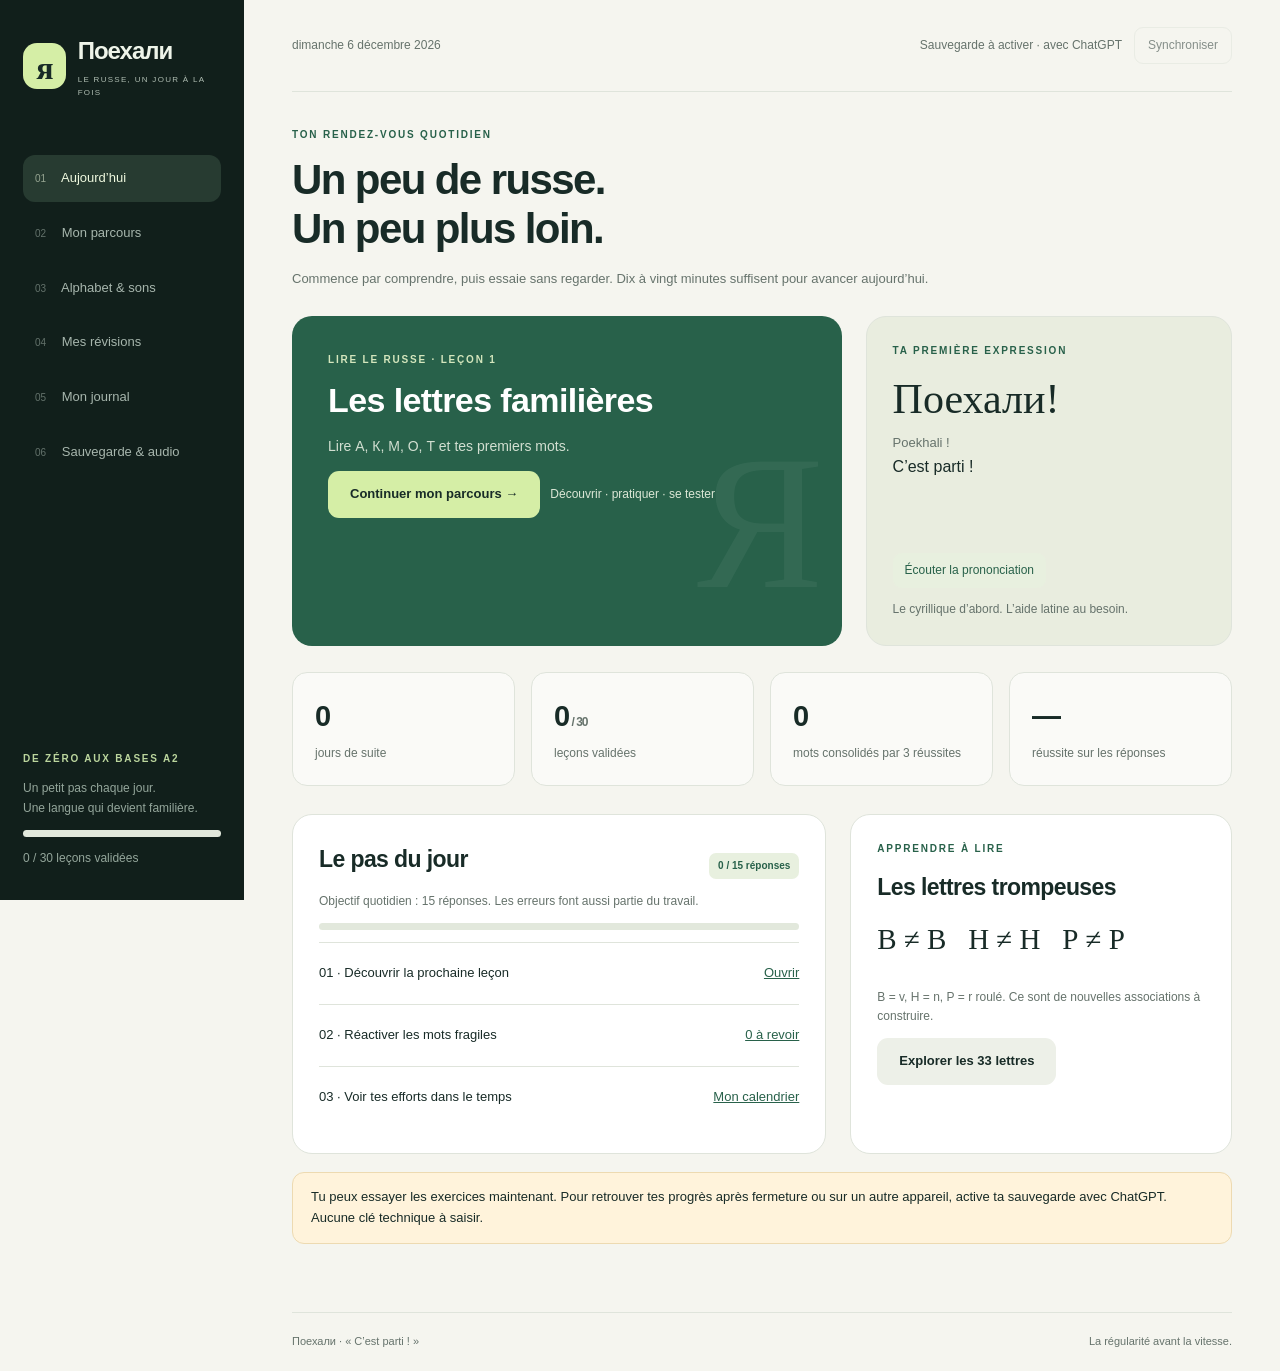
==== commit 9dd1fd23: "Replace manual GitHub tokens with automatic cloud progress and ChatGPT sign-in" ====
--- a/index.html
+++ b/index.html
@@ -1,5 +1,5 @@
 <!doctype html>
-<html lang="fr"><head><meta charset="utf-8"><meta name="viewport" content="width=device-width,initial-scale=1"><meta name="theme-color" content="#111c1a"><meta name="description" content="Un parcours russe progressif : alphabet, mots, écoute et écriture, avec un journal sauvegardé sur GitHub."><title>Поехали — apprendre le russe</title><link rel="stylesheet" href="style.css"></head>
+<html lang="fr"><head><meta charset="utf-8"><meta name="viewport" content="width=device-width,initial-scale=1"><meta name="theme-color" content="#111c1a"><meta name="description" content="Un parcours russe progressif : alphabet, mots, écoute et écriture, avec un journal sauvegardé automatiquement en ligne."><title>Поехали — apprendre le russe</title><link rel="stylesheet" href="style.css?v=4"></head>
 <body><aside class="sidebar"><a class="brand" href="#home"><span class="brand-mark">я</span><span>Поехали<small>LE RUSSE, UN JOUR À LA FOIS</small></span></a><nav aria-label="Navigation principale"><button data-page="home" class="active"><span>01</span> Aujourd’hui</button><button data-page="course"><span>02</span> Mon parcours</button><button data-page="alphabet"><span>03</span> Alphabet & sons</button><button data-page="review"><span>04</span> Mes révisions</button><button data-page="journal"><span>05</span> Mon journal</button><button data-page="settings"><span>06</span> Sauvegarde & audio</button></nav><div class="side-bottom"><div class="eyebrow">DE ZÉRO AUX BASES A2</div><p>Un petit pas chaque jour.<br>Une langue qui devient familière.</p><div id="side-progress"></div></div></aside>
-<div class="layout"><header><span id="date"></span><div class="header-actions"><span id="save-status" role="status">Session non sauvegardée</span><button class="small" id="sync-button">Synchroniser</button></div></header><main id="main" tabindex="-1"></main><footer>Поехали · « C’est parti ! » <span>La régularité avant la vitesse.</span></footer></div>
-<div id="toast" role="status" aria-live="polite"></div><script src="curriculum.js"></script><script src="core.js"></script><script src="app.js"></script></body></html>
+<div class="layout"><header><span id="date"></span><div class="header-actions"><span id="save-status" role="status">Sauvegarde à activer</span><button class="small" id="sync-button">Synchroniser</button></div></header><main id="main" tabindex="-1"></main><footer>Поехали · « C’est parti ! » <span>La régularité avant la vitesse.</span></footer></div>
+<div id="toast" role="status" aria-live="polite"></div><script src="curriculum.js?v=4"></script><script src="core.js?v=4"></script><script src="app.js?v=4"></script></body></html>
--- a/style.css
+++ b/style.css
@@ -1 +1,3 @@
 :root{--bg:#f5f5ef;--paper:#fff;--ink:#182b27;--muted:#66736c;--line:#dfe4db;--green:#28614a;--light:#e8f0df;--lime:#d5eea6;--orange:#e4a75a;--red:#a53539;--radius:20px}*{box-sizing:border-box}body{margin:0;background:var(--bg);color:var(--ink);font-family:Inter,'Segoe UI',Arial,sans-serif;line-height:1.6}button,input,select,textarea{font:inherit}button,a,input,textarea,select{-webkit-tap-highlight-color:transparent}button{cursor:pointer;border:0}button:disabled{opacity:.5;cursor:default}button:focus-visible,a:focus-visible{outline:3px solid var(--orange);outline-offset:3px}a{color:var(--green)}.sidebar{position:fixed;inset:0 auto 0 0;width:244px;background:#111f1b;color:#eef4e9;padding:32px 23px;display:flex;flex-direction:column}.brand{display:flex;gap:12px;align-items:center;color:inherit;text-decoration:none;font-size:24px;font-weight:700;letter-spacing:-1px}.brand-mark{font-family:Georgia,serif;font-size:32px;display:grid;place-items:center;width:46px;height:46px;background:var(--lime);color:var(--ink);border-radius:14px}.brand small{display:block;font-size:8px;letter-spacing:1.3px;font-weight:500;color:#afbdb2;margin-top:4px}nav{display:grid;gap:8px;margin-top:55px}nav button{text-align:left;background:transparent;color:#a7b6ad;border-radius:12px;padding:13px 12px;font-size:13px}nav button span{font-size:10px;margin-right:12px;opacity:.55}nav button.active,nav button:hover{background:#273b31;color:#eff9df}.side-bottom{margin-top:auto;font-size:12px;color:#94a69b}.side-bottom .eyebrow{color:#bbd59d}.layout{margin-left:244px;padding:0 48px;max-width:1700px}header{height:92px;border-bottom:1px solid var(--line);display:flex;justify-content:space-between;align-items:center;gap:16px;color:var(--muted);font-size:12px}.header-actions{display:flex;align-items:center;gap:12px}#save-status{max-width:310px}.small,.ghost{background:transparent;border:1px solid var(--line);padding:8px 13px;border-radius:9px;color:var(--ink)}main{padding:35px 0 50px;min-height:78vh}h1,h2,h3,p{margin-top:0}h1{font-size:42px;letter-spacing:-1.6px;line-height:1.17;font-weight:650;margin-bottom:16px}h2{font-size:23px;letter-spacing:-.6px;margin-bottom:14px}h3{font-size:17px;line-height:1.35}.eyebrow{text-transform:uppercase;letter-spacing:1.8px;font-size:10px;font-weight:700;color:var(--green);margin-bottom:12px}.muted{color:var(--muted)}.caption{font-size:12px;color:var(--muted)}.row{display:flex;align-items:center;gap:10px;flex-wrap:wrap}.between{justify-content:space-between}.btn{background:var(--green);color:white;border-radius:11px;padding:13px 22px;font-size:13px;font-weight:600}.btn:hover{background:#1a4533}.btn.light{background:var(--lime);color:var(--ink)}.btn.secondary{background:#edf0e8;color:var(--ink)}.btn.danger{background:var(--red)}.hero{display:grid;grid-template-columns:1.5fr 1fr;gap:24px;margin:26px 0}.hero-main{background:var(--green);color:#fff;padding:36px;border-radius:var(--radius);position:relative;overflow:hidden;min-height:330px}.hero-main .eyebrow{color:#d4e6bd}.hero-main h2{font-size:34px;max-width:420px;line-height:1.2}.hero-main p{color:#d2dfd1;max-width:380px;font-size:14px}.letter-art{position:absolute;right:18px;bottom:-29px;font-family:Georgia,serif;font-size:190px;color:#ffffff0e;pointer-events:none}.card{background:var(--paper);border:1px solid var(--line);border-radius:var(--radius);padding:26px}.hero-side{display:flex;flex-direction:column;justify-content:space-between;background:#e9eddf}.hero-side .ru{font-size:42px}.ru{font-family:Georgia,'Times New Roman',serif;font-size:29px;line-height:1.35}.latin{font-size:13px;color:var(--muted);margin-top:5px}.stats{display:grid;grid-template-columns:repeat(4,1fr);gap:16px;margin:24px 0}.stat{padding:20px 22px;border:1px solid var(--line);border-radius:15px;background:#ffffff80}.stat strong{font-size:29px;display:block;letter-spacing:-1px}.stat small{color:var(--muted);font-size:12px}.split{display:grid;grid-template-columns:1.4fr 1fr;gap:24px;margin-top:28px}.track{height:7px;border-radius:10px;background:#e2e8dc;overflow:hidden;margin:12px 0}.track i{display:block;height:100%;background:var(--green);border-radius:10px}.list-row{display:flex;align-items:center;justify-content:space-between;padding:15px 0;border-top:1px solid var(--line);gap:15px;font-size:13px}.tag{font-size:10px;font-weight:650;color:var(--green);background:var(--light);padding:5px 9px;border-radius:7px;white-space:nowrap}.notice{background:#fff3db;border:1px solid #eddab1;border-radius:12px;padding:14px 18px;font-size:13px;margin:18px 0}.chapter{margin:32px 0}.chapter-head{display:flex;align-items:center;gap:16px;margin-bottom:17px}.chapter-no{background:var(--light);border-radius:13px;padding:13px 18px;font-size:19px}.chapter h2{margin:0}.lesson-grid{display:grid;grid-template-columns:repeat(3,1fr);gap:15px}.lesson-card{padding:22px;display:flex;flex-direction:column;min-height:220px}.lesson-card.locked{background:#eeeeE7}.lesson-card h3{margin:12px 0 8px}.lesson-card p{font-size:12px;color:var(--muted);flex:1}.lesson-card button{align-self:flex-start;margin-top:12px}.letter-grid{display:grid;grid-template-columns:repeat(8,1fr);gap:10px}.letter{background:white;border:1px solid var(--line);border-radius:14px;padding:15px 5px;color:var(--ink)}.letter strong{font-family:Georgia,serif;display:block;font-size:30px}.letter small{font-size:11px;color:var(--muted)}.study{max-width:920px;margin:auto}.vocab-grid{display:grid;grid-template-columns:repeat(2,1fr);gap:12px;margin:20px 0}.vocab-card{padding:20px;border-radius:14px;background:white;border:1px solid var(--line)}.vocab-card .row{justify-content:space-between}.audio{padding:8px 12px;background:var(--light);color:var(--green);border-radius:9px;font-size:12px}.rule{white-space:pre-line;padding:22px;border-left:3px solid var(--green);background:#eaf0e3;border-radius:0 12px 12px 0;margin:20px 0;font-size:14px}.exercise{max-width:780px;margin:auto}.exercise-card{margin:25px 0;padding:34px;min-height:360px}.exercise-card h2{font-size:26px;margin:14px 0 22px}.prompt{font-family:Georgia,serif;font-size:34px;margin:10px 0 24px}.choices{display:grid;grid-template-columns:repeat(2,1fr);gap:12px}.choice{background:#f8f9f4;border:1px solid var(--line);border-radius:12px;padding:18px;color:var(--ink);font-size:17px;text-align:left}.choice:hover{border-color:var(--green)}.choice.selected{background:var(--light);border:2px solid var(--green)}input[type=text],input[type=password],input[type=number],textarea,select{width:100%;border:1px solid #bdcbbd;border-radius:10px;background:#fff;padding:13px;color:var(--ink);outline:none}input:focus,textarea:focus{border-color:var(--green);box-shadow:0 0 0 3px #28614a18}.answer-input{font-size:24px!important}.keyboard{margin-top:18px;display:grid;gap:6px}.key-row{display:flex;gap:5px;justify-content:center}.key{background:#eef0e8;border:1px solid #d4dccf;border-radius:6px;min-width:30px;padding:9px 7px;color:var(--ink);font-size:15px}.key:hover{background:var(--lime)}.feedback{padding:19px;border-radius:12px;background:var(--light);margin-top:18px;font-size:14px}.feedback.wrong{background:#fce9e7;color:#7e3030}.feedback b{display:block;margin-bottom:5px}.bank{display:flex;flex-wrap:wrap;gap:8px;margin:18px 0}.bank button{padding:11px 16px;border:1px solid var(--line);border-radius:10px;background:#f1f4ec;color:var(--ink)}.assembled{min-height:58px;border:1px dashed #9dad9c;padding:12px;border-radius:12px}.listen{background:#edf3e6;padding:26px;border-radius:14px;margin-bottom:18px;text-align:center}.listen button{font-size:16px}.calendar{display:grid;grid-template-columns:repeat(7,1fr);gap:8px;margin-top:20px}.weekday{font-size:10px;text-align:center;color:var(--muted)}.day{min-height:70px;background:#f6f8f1;border:1px solid var(--line);border-radius:9px;color:var(--ink);padding:9px;text-align:left}.day.today{outline:2px solid var(--green)}.day.active{background:#daebbd;border-color:#bad193}.day.intense{background:#b2d282}.day small{display:block;font-size:9px}.settings{max-width:830px}.settings .card{margin:20px 0}.form-grid{display:grid;grid-template-columns:repeat(2,1fr);gap:16px}label{font-size:12px;color:var(--muted);display:block;margin-bottom:14px}label input,label select{margin-top:6px}label.wide{grid-column:1/-1}table{width:100%;border-collapse:collapse;font-size:13px}td,th{text-align:left;padding:13px 10px;border-bottom:1px solid var(--line)}th{color:var(--muted);font-size:11px}.empty{padding:30px 10px;text-align:center;color:var(--muted)}.skills .list-row{display:block}.skills .list-row .row{justify-content:space-between}.result{text-align:center;padding:35px}.result-number{font-size:70px;font-family:Georgia,serif;color:var(--green)}footer{border-top:1px solid var(--line);padding:20px 0;color:var(--muted);font-size:11px;display:flex;justify-content:space-between}#toast{position:fixed;bottom:24px;left:50%;transform:translateX(-50%);background:#152f25;color:white;border-radius:12px;padding:14px 20px;z-index:10;display:none;max-width:90%;font-size:13px}.switch{display:flex;gap:9px;align-items:center}.switch input{accent-color:var(--green)}.text-link{background:none;color:var(--green);padding:5px 0;text-decoration:underline}.scroll-table{overflow-x:auto}.subheading{font-size:13px;color:var(--muted);max-width:680px}details{margin:18px 0}summary{cursor:pointer;color:var(--green);font-size:13px}.chapter-title{font-size:13px}.zero{opacity:.7}@media(min-width:1500px){.layout{padding:0 70px}}@media(max-width:1150px){.layout{padding:0 28px}.sidebar{width:210px;padding:28px 17px}.layout{margin-left:210px}.hero{grid-template-columns:1.35fr 1fr}.lesson-grid{grid-template-columns:repeat(2,1fr)}h1{font-size:35px}.hero-main{padding:27px}.letter-grid{grid-template-columns:repeat(6,1fr)}}@media(max-width:820px){.sidebar{position:static;width:auto;padding:17px 20px;display:block}.brand{font-size:21px}.brand-mark{width:37px;height:37px;font-size:26px}.brand small{font-size:7px}nav{display:flex;overflow-x:auto;margin-top:18px;gap:6px}nav button{white-space:nowrap;font-size:12px;padding:9px 11px}nav button span,.side-bottom{display:none}.layout{margin-left:0;padding:0 20px}header{height:auto;padding:18px 0;align-items:flex-start;flex-direction:column;gap:8px}main{padding-top:25px}.hero,.split{grid-template-columns:1fr}.hero-main{min-height:270px}.hero-side{min-height:210px}.stats{grid-template-columns:repeat(2,1fr);gap:10px}.exercise-card{padding:22px}.key{min-width:22px;padding:10px 5px;font-size:14px}.key-row{gap:3px}.calendar{gap:4px}.day{padding:6px;min-height:57px}.day small{font-size:8px}.card{padding:22px}.choices{grid-template-columns:1fr}.form-grid{grid-template-columns:1fr}.vocab-grid{grid-template-columns:1fr}.letter-grid{grid-template-columns:repeat(5,1fr)}footer span{display:none}}@media(max-width:420px){.lesson-grid{grid-template-columns:1fr}.layout{padding:0 14px}h1{font-size:32px}.key{padding:9px 4px;min-width:19px;font-size:13px}.header-actions{gap:8px}.exercise-card{padding:17px}.calendar{gap:3px}.day{font-size:11px}}
+
+a.btn{text-decoration:none;display:inline-block}
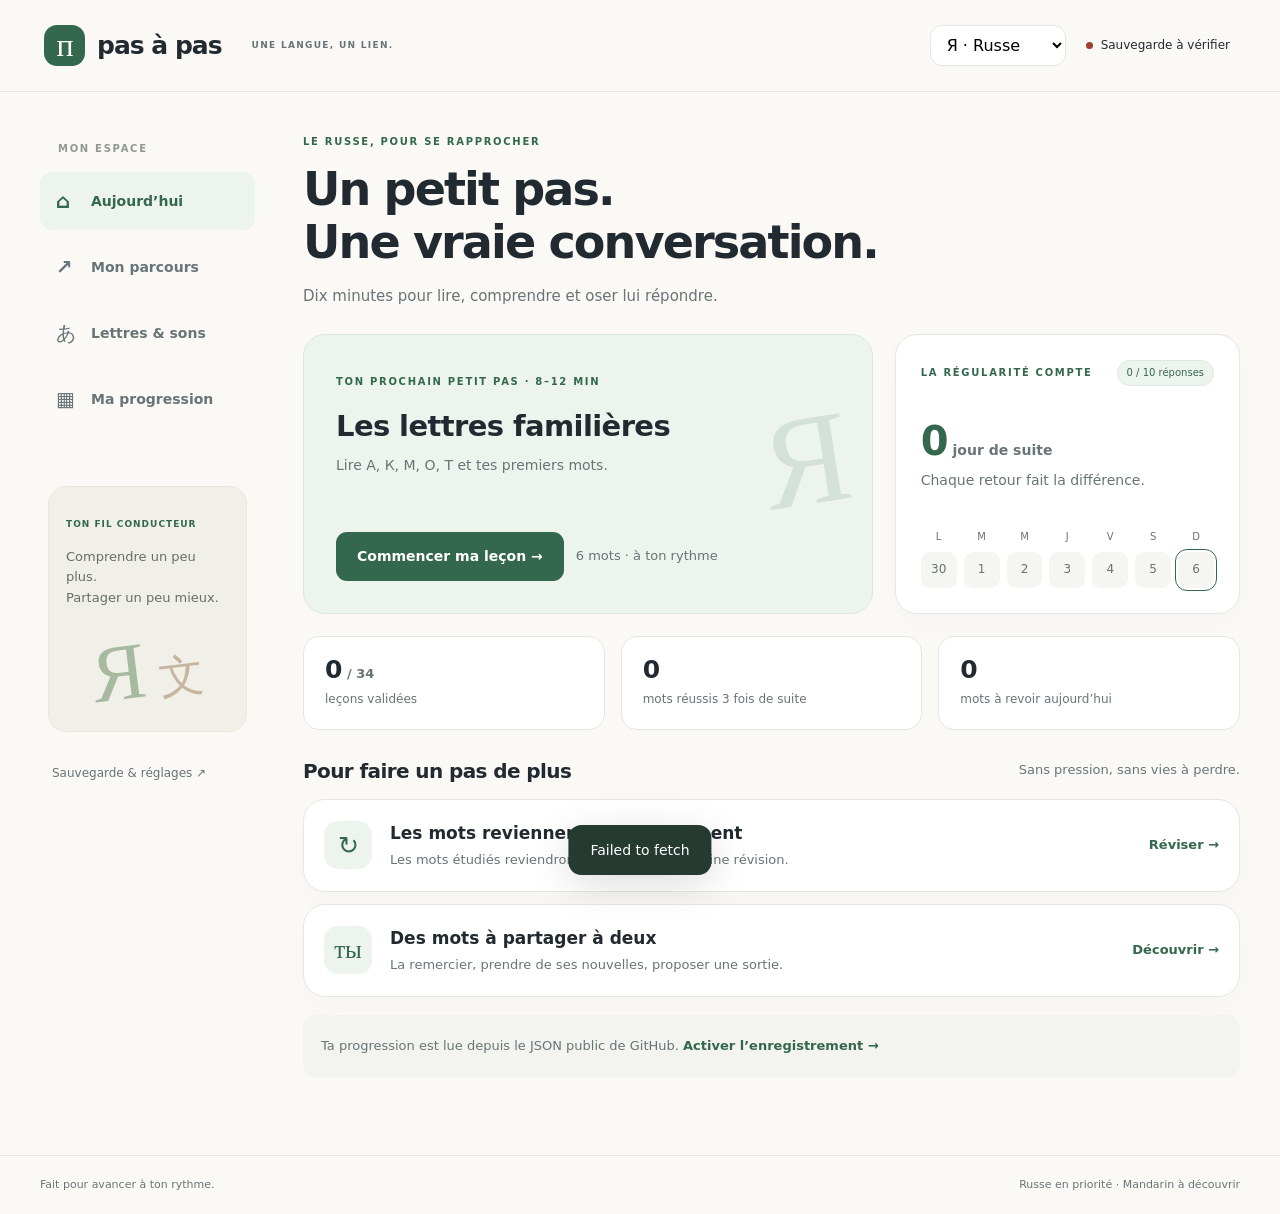
==== commit 0b59e13b: "Rebuild Pas à pas: guided French-first Russian and Mandarin lessons with GitHub JSON progress" ====
--- a/index.html
+++ b/index.html
@@ -1,5 +1,5 @@
 <!doctype html>
-<html lang="fr"><head><meta charset="utf-8"><meta name="viewport" content="width=device-width,initial-scale=1"><meta name="theme-color" content="#111c1a"><meta name="description" content="Un parcours russe progressif : alphabet, mots, écoute et écriture, avec un journal sauvegardé automatiquement en ligne."><title>Поехали — apprendre le russe</title><link rel="stylesheet" href="style.css?v=4"></head>
-<body><aside class="sidebar"><a class="brand" href="#home"><span class="brand-mark">я</span><span>Поехали<small>LE RUSSE, UN JOUR À LA FOIS</small></span></a><nav aria-label="Navigation principale"><button data-page="home" class="active"><span>01</span> Aujourd’hui</button><button data-page="course"><span>02</span> Mon parcours</button><button data-page="alphabet"><span>03</span> Alphabet & sons</button><button data-page="review"><span>04</span> Mes révisions</button><button data-page="journal"><span>05</span> Mon journal</button><button data-page="settings"><span>06</span> Sauvegarde & audio</button></nav><div class="side-bottom"><div class="eyebrow">DE ZÉRO AUX BASES A2</div><p>Un petit pas chaque jour.<br>Une langue qui devient familière.</p><div id="side-progress"></div></div></aside>
-<div class="layout"><header><span id="date"></span><div class="header-actions"><span id="save-status" role="status">Sauvegarde à activer</span><button class="small" id="sync-button">Synchroniser</button></div></header><main id="main" tabindex="-1"></main><footer>Поехали · « C’est parti ! » <span>La régularité avant la vitesse.</span></footer></div>
-<div id="toast" role="status" aria-live="polite"></div><script src="curriculum.js?v=4"></script><script src="core.js?v=4"></script><script src="app.js?v=4"></script></body></html>
+<html lang="fr"><head><meta charset="UTF-8"><meta name="viewport" content="width=device-width,initial-scale=1"><meta name="theme-color" content="#faf9f6"><meta name="description" content="Apprends le russe et le mandarin depuis le français. Petites leçons, écriture, révisions et progression enregistrée sur GitHub."><title>Pas à pas — russe & chinois</title><link rel="stylesheet" href="style.css?v=6"></head>
+<body><a class="skip" href="#main">Aller au contenu</a><header class="topbar"><a href="#" class="brand" id="brand"><span class="brand-icon">п</span>pas à pas<span class="brand-note">UNE LANGUE, UN LIEN.</span></a><div class="top-actions"><label class="sr-only" for="language">Langue à apprendre</label><select id="language"><option value="ru">Я · Russe</option><option value="zh">文 · Chinois</option></select><button id="save-open" class="save-pill"><i id="save-dot"></i><span id="save-status" role="status">Lecture du JSON…</span></button></div></header>
+<div class="shell"><aside class="sidebar"><p class="nav-label">MON ESPACE</p><nav aria-label="Navigation principale"><button data-nav="home" class="active"><span>⌂</span>Aujourd’hui</button><button data-nav="path"><span>↗</span>Mon parcours</button><button data-nav="sounds"><span>あ</span>Lettres & sons</button><button data-nav="journal"><span>▦</span>Ma progression</button></nav><div class="side-card"><span class="eyebrow">TON FIL CONDUCTEUR</span><p id="side-message">Comprendre un peu plus.<br>Partager un peu mieux.</p><span class="side-art" aria-hidden="true">Я<span>文</span></span></div><button class="quiet" data-nav="settings">Sauvegarde & réglages ↗</button></aside><main id="main" tabindex="-1"></main></div><div id="toast" role="status" aria-live="polite"></div><footer>Fait pour avancer à ton rythme. <span>Russe en priorité · Mandarin à découvrir</span></footer>
+<script src="curriculum.js?v=6"></script><script src="core.js?v=6"></script><script src="courses.js?v=6"></script><script src="learn-core.js?v=6"></script><script src="app.js?v=6"></script></body></html>
--- a/style.css
+++ b/style.css
@@ -1,3 +1 @@
-:root{--bg:#f5f5ef;--paper:#fff;--ink:#182b27;--muted:#66736c;--line:#dfe4db;--green:#28614a;--light:#e8f0df;--lime:#d5eea6;--orange:#e4a75a;--red:#a53539;--radius:20px}*{box-sizing:border-box}body{margin:0;background:var(--bg);color:var(--ink);font-family:Inter,'Segoe UI',Arial,sans-serif;line-height:1.6}button,input,select,textarea{font:inherit}button,a,input,textarea,select{-webkit-tap-highlight-color:transparent}button{cursor:pointer;border:0}button:disabled{opacity:.5;cursor:default}button:focus-visible,a:focus-visible{outline:3px solid var(--orange);outline-offset:3px}a{color:var(--green)}.sidebar{position:fixed;inset:0 auto 0 0;width:244px;background:#111f1b;color:#eef4e9;padding:32px 23px;display:flex;flex-direction:column}.brand{display:flex;gap:12px;align-items:center;color:inherit;text-decoration:none;font-size:24px;font-weight:700;letter-spacing:-1px}.brand-mark{font-family:Georgia,serif;font-size:32px;display:grid;place-items:center;width:46px;height:46px;background:var(--lime);color:var(--ink);border-radius:14px}.brand small{display:block;font-size:8px;letter-spacing:1.3px;font-weight:500;color:#afbdb2;margin-top:4px}nav{display:grid;gap:8px;margin-top:55px}nav button{text-align:left;background:transparent;color:#a7b6ad;border-radius:12px;padding:13px 12px;font-size:13px}nav button span{font-size:10px;margin-right:12px;opacity:.55}nav button.active,nav button:hover{background:#273b31;color:#eff9df}.side-bottom{margin-top:auto;font-size:12px;color:#94a69b}.side-bottom .eyebrow{color:#bbd59d}.layout{margin-left:244px;padding:0 48px;max-width:1700px}header{height:92px;border-bottom:1px solid var(--line);display:flex;justify-content:space-between;align-items:center;gap:16px;color:var(--muted);font-size:12px}.header-actions{display:flex;align-items:center;gap:12px}#save-status{max-width:310px}.small,.ghost{background:transparent;border:1px solid var(--line);padding:8px 13px;border-radius:9px;color:var(--ink)}main{padding:35px 0 50px;min-height:78vh}h1,h2,h3,p{margin-top:0}h1{font-size:42px;letter-spacing:-1.6px;line-height:1.17;font-weight:650;margin-bottom:16px}h2{font-size:23px;letter-spacing:-.6px;margin-bottom:14px}h3{font-size:17px;line-height:1.35}.eyebrow{text-transform:uppercase;letter-spacing:1.8px;font-size:10px;font-weight:700;color:var(--green);margin-bottom:12px}.muted{color:var(--muted)}.caption{font-size:12px;color:var(--muted)}.row{display:flex;align-items:center;gap:10px;flex-wrap:wrap}.between{justify-content:space-between}.btn{background:var(--green);color:white;border-radius:11px;padding:13px 22px;font-size:13px;font-weight:600}.btn:hover{background:#1a4533}.btn.light{background:var(--lime);color:var(--ink)}.btn.secondary{background:#edf0e8;color:var(--ink)}.btn.danger{background:var(--red)}.hero{display:grid;grid-template-columns:1.5fr 1fr;gap:24px;margin:26px 0}.hero-main{background:var(--green);color:#fff;padding:36px;border-radius:var(--radius);position:relative;overflow:hidden;min-height:330px}.hero-main .eyebrow{color:#d4e6bd}.hero-main h2{font-size:34px;max-width:420px;line-height:1.2}.hero-main p{color:#d2dfd1;max-width:380px;font-size:14px}.letter-art{position:absolute;right:18px;bottom:-29px;font-family:Georgia,serif;font-size:190px;color:#ffffff0e;pointer-events:none}.card{background:var(--paper);border:1px solid var(--line);border-radius:var(--radius);padding:26px}.hero-side{display:flex;flex-direction:column;justify-content:space-between;background:#e9eddf}.hero-side .ru{font-size:42px}.ru{font-family:Georgia,'Times New Roman',serif;font-size:29px;line-height:1.35}.latin{font-size:13px;color:var(--muted);margin-top:5px}.stats{display:grid;grid-template-columns:repeat(4,1fr);gap:16px;margin:24px 0}.stat{padding:20px 22px;border:1px solid var(--line);border-radius:15px;background:#ffffff80}.stat strong{font-size:29px;display:block;letter-spacing:-1px}.stat small{color:var(--muted);font-size:12px}.split{display:grid;grid-template-columns:1.4fr 1fr;gap:24px;margin-top:28px}.track{height:7px;border-radius:10px;background:#e2e8dc;overflow:hidden;margin:12px 0}.track i{display:block;height:100%;background:var(--green);border-radius:10px}.list-row{display:flex;align-items:center;justify-content:space-between;padding:15px 0;border-top:1px solid var(--line);gap:15px;font-size:13px}.tag{font-size:10px;font-weight:650;color:var(--green);background:var(--light);padding:5px 9px;border-radius:7px;white-space:nowrap}.notice{background:#fff3db;border:1px solid #eddab1;border-radius:12px;padding:14px 18px;font-size:13px;margin:18px 0}.chapter{margin:32px 0}.chapter-head{display:flex;align-items:center;gap:16px;margin-bottom:17px}.chapter-no{background:var(--light);border-radius:13px;padding:13px 18px;font-size:19px}.chapter h2{margin:0}.lesson-grid{display:grid;grid-template-columns:repeat(3,1fr);gap:15px}.lesson-card{padding:22px;display:flex;flex-direction:column;min-height:220px}.lesson-card.locked{background:#eeeeE7}.lesson-card h3{margin:12px 0 8px}.lesson-card p{font-size:12px;color:var(--muted);flex:1}.lesson-card button{align-self:flex-start;margin-top:12px}.letter-grid{display:grid;grid-template-columns:repeat(8,1fr);gap:10px}.letter{background:white;border:1px solid var(--line);border-radius:14px;padding:15px 5px;color:var(--ink)}.letter strong{font-family:Georgia,serif;display:block;font-size:30px}.letter small{font-size:11px;color:var(--muted)}.study{max-width:920px;margin:auto}.vocab-grid{display:grid;grid-template-columns:repeat(2,1fr);gap:12px;margin:20px 0}.vocab-card{padding:20px;border-radius:14px;background:white;border:1px solid var(--line)}.vocab-card .row{justify-content:space-between}.audio{padding:8px 12px;background:var(--light);color:var(--green);border-radius:9px;font-size:12px}.rule{white-space:pre-line;padding:22px;border-left:3px solid var(--green);background:#eaf0e3;border-radius:0 12px 12px 0;margin:20px 0;font-size:14px}.exercise{max-width:780px;margin:auto}.exercise-card{margin:25px 0;padding:34px;min-height:360px}.exercise-card h2{font-size:26px;margin:14px 0 22px}.prompt{font-family:Georgia,serif;font-size:34px;margin:10px 0 24px}.choices{display:grid;grid-template-columns:repeat(2,1fr);gap:12px}.choice{background:#f8f9f4;border:1px solid var(--line);border-radius:12px;padding:18px;color:var(--ink);font-size:17px;text-align:left}.choice:hover{border-color:var(--green)}.choice.selected{background:var(--light);border:2px solid var(--green)}input[type=text],input[type=password],input[type=number],textarea,select{width:100%;border:1px solid #bdcbbd;border-radius:10px;background:#fff;padding:13px;color:var(--ink);outline:none}input:focus,textarea:focus{border-color:var(--green);box-shadow:0 0 0 3px #28614a18}.answer-input{font-size:24px!important}.keyboard{margin-top:18px;display:grid;gap:6px}.key-row{display:flex;gap:5px;justify-content:center}.key{background:#eef0e8;border:1px solid #d4dccf;border-radius:6px;min-width:30px;padding:9px 7px;color:var(--ink);font-size:15px}.key:hover{background:var(--lime)}.feedback{padding:19px;border-radius:12px;background:var(--light);margin-top:18px;font-size:14px}.feedback.wrong{background:#fce9e7;color:#7e3030}.feedback b{display:block;margin-bottom:5px}.bank{display:flex;flex-wrap:wrap;gap:8px;margin:18px 0}.bank button{padding:11px 16px;border:1px solid var(--line);border-radius:10px;background:#f1f4ec;color:var(--ink)}.assembled{min-height:58px;border:1px dashed #9dad9c;padding:12px;border-radius:12px}.listen{background:#edf3e6;padding:26px;border-radius:14px;margin-bottom:18px;text-align:center}.listen button{font-size:16px}.calendar{display:grid;grid-template-columns:repeat(7,1fr);gap:8px;margin-top:20px}.weekday{font-size:10px;text-align:center;color:var(--muted)}.day{min-height:70px;background:#f6f8f1;border:1px solid var(--line);border-radius:9px;color:var(--ink);padding:9px;text-align:left}.day.today{outline:2px solid var(--green)}.day.active{background:#daebbd;border-color:#bad193}.day.intense{background:#b2d282}.day small{display:block;font-size:9px}.settings{max-width:830px}.settings .card{margin:20px 0}.form-grid{display:grid;grid-template-columns:repeat(2,1fr);gap:16px}label{font-size:12px;color:var(--muted);display:block;margin-bottom:14px}label input,label select{margin-top:6px}label.wide{grid-column:1/-1}table{width:100%;border-collapse:collapse;font-size:13px}td,th{text-align:left;padding:13px 10px;border-bottom:1px solid var(--line)}th{color:var(--muted);font-size:11px}.empty{padding:30px 10px;text-align:center;color:var(--muted)}.skills .list-row{display:block}.skills .list-row .row{justify-content:space-between}.result{text-align:center;padding:35px}.result-number{font-size:70px;font-family:Georgia,serif;color:var(--green)}footer{border-top:1px solid var(--line);padding:20px 0;color:var(--muted);font-size:11px;display:flex;justify-content:space-between}#toast{position:fixed;bottom:24px;left:50%;transform:translateX(-50%);background:#152f25;color:white;border-radius:12px;padding:14px 20px;z-index:10;display:none;max-width:90%;font-size:13px}.switch{display:flex;gap:9px;align-items:center}.switch input{accent-color:var(--green)}.text-link{background:none;color:var(--green);padding:5px 0;text-decoration:underline}.scroll-table{overflow-x:auto}.subheading{font-size:13px;color:var(--muted);max-width:680px}details{margin:18px 0}summary{cursor:pointer;color:var(--green);font-size:13px}.chapter-title{font-size:13px}.zero{opacity:.7}@media(min-width:1500px){.layout{padding:0 70px}}@media(max-width:1150px){.layout{padding:0 28px}.sidebar{width:210px;padding:28px 17px}.layout{margin-left:210px}.hero{grid-template-columns:1.35fr 1fr}.lesson-grid{grid-template-columns:repeat(2,1fr)}h1{font-size:35px}.hero-main{padding:27px}.letter-grid{grid-template-columns:repeat(6,1fr)}}@media(max-width:820px){.sidebar{position:static;width:auto;padding:17px 20px;display:block}.brand{font-size:21px}.brand-mark{width:37px;height:37px;font-size:26px}.brand small{font-size:7px}nav{display:flex;overflow-x:auto;margin-top:18px;gap:6px}nav button{white-space:nowrap;font-size:12px;padding:9px 11px}nav button span,.side-bottom{display:none}.layout{margin-left:0;padding:0 20px}header{height:auto;padding:18px 0;align-items:flex-start;flex-direction:column;gap:8px}main{padding-top:25px}.hero,.split{grid-template-columns:1fr}.hero-main{min-height:270px}.hero-side{min-height:210px}.stats{grid-template-columns:repeat(2,1fr);gap:10px}.exercise-card{padding:22px}.key{min-width:22px;padding:10px 5px;font-size:14px}.key-row{gap:3px}.calendar{gap:4px}.day{padding:6px;min-height:57px}.day small{font-size:8px}.card{padding:22px}.choices{grid-template-columns:1fr}.form-grid{grid-template-columns:1fr}.vocab-grid{grid-template-columns:1fr}.letter-grid{grid-template-columns:repeat(5,1fr)}footer span{display:none}}@media(max-width:420px){.lesson-grid{grid-template-columns:1fr}.layout{padding:0 14px}h1{font-size:32px}.key{padding:9px 4px;min-width:19px;font-size:13px}.header-actions{gap:8px}.exercise-card{padding:17px}.calendar{gap:3px}.day{font-size:11px}}
-
-a.btn{text-decoration:none;display:inline-block}
+:root{--bg:#faf9f6;--paper:#fff;--ink:#222a31;--muted:#687477;--line:#e4e7e3;--accent:#34684e;--pale:#edf4ed;--soft:#dceadb;--shadow:0 12px 36px #29372f05;--danger:#a13c32;--radius:22px}*{box-sizing:border-box}body{margin:0;background:var(--bg);color:var(--ink);font:16px/1.6 system-ui,-apple-system,BlinkMacSystemFont,"Segoe UI",sans-serif}body[data-lang=zh]{--accent:#97503b;--pale:#faf0e9;--soft:#f0ded1}button,input,select{font:inherit}button,a,select,input{touch-action:manipulation}button{cursor:pointer}button:disabled{cursor:default;opacity:.5}a{color:var(--accent)}button{color:inherit}button:focus-visible,a:focus-visible,input:focus-visible,select:focus-visible,summary:focus-visible{outline:3px solid #688eb7;outline-offset:4px}h1,h2,h3,p{margin:0}h1{font-size:clamp(32px,3.6vw,49px);line-height:1.16;letter-spacing:-1.9px;font-weight:660}h2{font-size:23px;line-height:1.3;letter-spacing:-.6px}h3{font-size:17px}p{color:var(--muted)}small,.caption{font-size:13px;color:var(--muted)}.sr-only{position:absolute;width:1px;height:1px;padding:0;overflow:hidden;clip:rect(0,0,0,0);white-space:nowrap}.skip{position:absolute;top:-100px;z-index:10;background:white;padding:12px}.skip:focus{top:0}.topbar{max-width:1480px;margin:auto;padding:25px 44px;display:flex;align-items:center;justify-content:space-between;border-bottom:1px solid var(--line);gap:20px}.brand{display:flex;align-items:center;gap:12px;text-decoration:none;color:var(--ink);font-weight:750;letter-spacing:-1px;font-size:25px}.brand-icon{background:var(--accent);color:white;display:grid;place-items:center;width:41px;height:41px;border-radius:13px;font:32px Georgia}.brand-note{font-size:9px;letter-spacing:1.3px;color:var(--muted);font-weight:650;margin-left:18px}.top-actions{display:flex;align-items:center;gap:14px}select{background:#fff;border:1px solid var(--line);border-radius:12px;padding:9px 12px;max-width:100%}.save-pill{border:0;background:transparent;display:flex;align-items:center;gap:8px;font-size:12px}.save-pill i{width:7px;height:7px;border-radius:100%;background:#b38c43;flex-shrink:0}.save-pill[data-state=ok] i{background:var(--accent)}.save-pill[data-state=error] i{background:var(--danger)}.shell{max-width:1400px;margin:auto;display:grid;grid-template-columns:215px minmax(0,1fr);gap:48px;padding:34px 40px 60px}.sidebar{padding-top:15px}.nav-label,.eyebrow{font-size:10px;font-weight:750;letter-spacing:1.7px;color:var(--accent);text-transform:uppercase}.nav-label{color:#909895;padding-left:18px;margin-bottom:15px}nav{display:grid;gap:8px}nav button{background:transparent;border:0;border-radius:12px;text-align:left;padding:13px 16px;color:var(--muted);font-size:14px;font-weight:550;display:flex;align-items:center;gap:13px}nav button span{font-size:20px;width:22px;color:inherit}nav button.active{color:var(--accent);background:var(--pale);font-weight:720}nav button:hover{background:var(--pale)}.side-card{margin:58px 8px 20px;background:#f0f0e9;border:1px solid #e8e8df;border-radius:18px;padding:22px 17px;overflow:hidden}.side-card .eyebrow{font-size:9px;letter-spacing:1px}.side-card p{font-size:13px;margin:12px 0 20px;color:#657060}.side-art{font:80px Georgia;color:#a7b99f;line-height:1;display:block;transform:rotate(-7deg);text-align:center}.side-art span{font-size:45px;color:#c7b69f;margin-left:13px}.quiet{border:0;background:transparent;color:var(--muted);font-size:12px;padding:12px;text-align:left}.intro{display:flex;align-items:end;justify-content:space-between;gap:20px;margin:8px 0 26px}.intro .eyebrow{display:block;margin-bottom:13px}.intro p{margin-top:14px;font-size:15px;max-width:620px}.date{white-space:nowrap;font-size:12px;color:var(--muted)}.grid-home{display:grid;grid-template-columns:minmax(0,1.65fr) minmax(245px,1fr);gap:22px}.hero{position:relative;background:var(--pale);border:1px solid var(--soft);border-radius:var(--radius);padding:32px;overflow:hidden;min-height:280px;display:flex;flex-direction:column;justify-content:space-between}.hero h2{font-size:29px;max-width:75%;margin:17px 0 10px;line-height:1.2}.hero p{max-width:78%;font-size:14px}.hero-symbol{position:absolute;font:130px Georgia;right:22px;top:50px;transform:rotate(-9deg);opacity:.13;color:var(--accent);pointer-events:none}.hero .row{margin-top:25px;position:relative}.btn{border:1px solid transparent;background:var(--accent);color:white;border-radius:11px;padding:12px 20px;font-size:14px;font-weight:650;display:inline-flex;align-items:center;justify-content:center;gap:12px;text-decoration:none;min-height:45px}.btn:hover{filter:brightness(.94)}.secondary{background:#fff;border:1px solid var(--line);color:var(--ink)}.text-btn{border:0;background:transparent;color:var(--accent);font-size:13px;font-weight:650;padding:6px 0;text-decoration:none}.row{display:flex;gap:12px;align-items:center;flex-wrap:wrap}.between{justify-content:space-between}.card{background:var(--paper);border:1px solid var(--line);border-radius:var(--radius);padding:25px;box-shadow:var(--shadow)}.card p{font-size:14px}.week{display:grid;grid-template-columns:repeat(7,1fr);gap:7px;margin-top:23px}.week-day{display:grid;gap:7px;text-align:center;font-size:10px;color:var(--muted)}.week-day b{width:100%;aspect-ratio:1;display:grid;place-items:center;background:#f5f5f1;border-radius:9px;font-size:12px;font-weight:500}.week-day.done b{background:var(--accent);color:white}.week-day.today b{outline:1px solid var(--accent);outline-offset:2px}.week-card{display:flex;flex-direction:column;justify-content:space-between}.streak{font-size:40px;letter-spacing:-2px;color:var(--accent);line-height:1;margin:20px 0 8px;display:block}.streak small{font-size:14px;letter-spacing:0;color:var(--muted);margin-left:6px}.stats{display:grid;grid-template-columns:repeat(3,1fr);gap:16px;margin:22px 0 28px}.stat{padding:19px 21px;background:white;border:1px solid var(--line);border-radius:16px}.stat strong{font-size:25px;line-height:1.1;font-weight:650;display:block}.stat span{font-size:12px;color:var(--muted);display:block;margin-top:7px}.section-title{display:flex;justify-content:space-between;align-items:center;margin-bottom:15px}.section-title h2{font-size:20px}.action-card{display:flex;gap:18px;align-items:center;padding:20px;margin-bottom:12px}.action-icon{flex-shrink:0;width:48px;height:48px;border-radius:14px;display:grid;place-items:center;background:var(--pale);color:var(--accent);font:25px Georgia}.action-card div:nth-child(2){flex:1}.action-card p{margin-top:3px;font-size:13px}.tag{font-size:10px;border:1px solid var(--soft);color:var(--accent);background:var(--pale);padding:4px 9px;border-radius:20px;white-space:nowrap}.callout{background:#f3f3ef;padding:15px 18px;border-radius:12px;font-size:13px;color:var(--muted);margin:18px 0}.callout a{font-weight:650}.chapters{display:grid;gap:16px}.chapter{border:1px solid var(--line);background:white;border-radius:18px;overflow:hidden}.chapter summary{list-style:none;cursor:pointer;display:flex;align-items:center;gap:16px;padding:22px}.chapter summary::-webkit-details-marker{display:none}.chapter summary:after{content:'+';margin-left:auto;font-size:22px;color:var(--muted)}.chapter[open] summary:after{content:'−'}.chapter-num{width:40px;height:40px;background:var(--pale);color:var(--accent);display:grid;place-items:center;border-radius:12px;font-size:14px}.chapter summary h2{font-size:18px}.chapter summary p{font-size:12px}.lesson-row{display:flex;align-items:center;padding:17px 24px;gap:17px;border-top:1px solid var(--line)}.lesson-row .lesson-number{width:28px;color:var(--muted);font-size:13px}.lesson-row div{flex:1}.lesson-row h3{font-size:15px}.lesson-row p{font-size:12px;margin-top:3px}.lesson-row.locked{background:#fbfcfa}.lesson-row .btn{padding:8px 13px;font-size:12px;min-height:36px}.study-wrap,.exercise-wrap{max-width:760px;margin:20px auto}.back{margin-bottom:23px}.step-line{display:flex;justify-content:space-between;gap:10px;font-size:12px;color:var(--muted);margin-bottom:12px}.progress{height:7px;background:var(--line);border-radius:12px;overflow:hidden;margin-bottom:27px}.progress i{height:100%;display:block;background:var(--accent);border-radius:12px;transition:width .2s}.study-wrap h1,.exercise-wrap h1{font-size:32px;margin:9px 0 24px;letter-spacing:-1px}.rule p{margin-bottom:14px;font-size:16px;color:#46534d}.rule p:last-child{margin-bottom:0}.big-word{font-size:clamp(34px,5vw,57px);line-height:1.4;overflow-wrap:anywhere;color:var(--ink);letter-spacing:.4px}.word-card{text-align:center;padding:38px 24px}.word-card .latin{font-size:19px;color:var(--accent);margin:8px 0}.word-card .translation{font-size:20px;color:var(--ink);margin:18px 0}.audio{border:1px solid var(--soft);background:var(--pale);color:var(--accent);border-radius:100px;padding:9px 16px;font-size:13px}.study-controls{margin-top:24px;display:flex;align-items:center;justify-content:space-between;gap:12px}.exercise-card{padding:32px}.exercise-card .big-word{font-size:32px;margin:18px 0 24px;white-space:pre-line}.choices{display:grid;grid-template-columns:1fr 1fr;gap:12px}.choice{background:white;border:1.5px solid var(--line);border-radius:12px;padding:16px;text-align:left;min-height:58px;font-size:15px}.choice:hover:not(:disabled),.choice.selected{border-color:var(--accent);background:var(--pale);color:var(--accent)}.answer{width:100%;border:1.5px solid var(--line);border-radius:12px;padding:15px;background:#fafbf9;font-size:23px;margin:8px 0}.keys{display:flex;justify-content:center;gap:5px;flex-wrap:wrap;margin:7px 0}.key{min-width:31px;min-height:38px;border:1px solid var(--line);background:white;border-radius:6px;font-size:16px;padding:4px 7px}.key:hover{background:var(--pale)}.feedback{border-radius:13px;padding:18px;margin-top:22px;background:var(--pale);border:1px solid var(--soft)}.feedback.bad{background:#fff1ec;border-color:#efd9cd}.feedback strong{display:block;margin-bottom:5px}.feedback p{color:var(--ink);font-size:14px}.feedback .latin{color:var(--muted)}.exercise-bottom{margin-top:23px;display:flex;justify-content:space-between;align-items:center;gap:15px}.result{max-width:640px;margin:40px auto;text-align:center}.result .badge{width:84px;height:84px;background:var(--pale);color:var(--accent);border-radius:28px;display:grid;place-items:center;font-size:40px;margin:0 auto 25px}.result h1{font-size:36px;margin-bottom:15px}.result p{margin-bottom:22px}.result .row{justify-content:center}.alphabet{display:grid;grid-template-columns:repeat(7,1fr);gap:10px;margin:22px 0}.letter{background:white;border:1px solid var(--line);border-radius:12px;padding:13px 5px;font-size:25px}.letter small{display:block;font-size:12px}.tones{display:grid;grid-template-columns:repeat(5,1fr);gap:10px;margin:20px 0}.tone{background:var(--pale);border:1px solid var(--soft);border-radius:13px;padding:20px 8px;text-align:center}.tone strong{font-size:26px;display:block}.tone span{font-size:12px}.calendar-head{margin-bottom:20px}.calendar-head button{border:1px solid var(--line);background:white;border-radius:9px;width:38px;height:38px}.calendar{display:grid;grid-template-columns:repeat(7,1fr);gap:7px}.weekday{text-align:center;font-size:11px;color:var(--muted);padding:7px}.day{min-height:64px;border:1px solid var(--line);border-radius:10px;background:#fafbf9;display:flex;flex-direction:column;align-items:center;justify-content:center;font-size:13px}.day small{font-size:10px}.day.done{background:var(--pale);border-color:var(--soft);color:var(--accent)}.day.selected{outline:2px solid var(--accent)}.day.today{font-weight:800}.journal-grid{display:grid;grid-template-columns:1.4fr 1fr;gap:20px}.journal-detail h3{margin-bottom:12px}.journal-detail ul{font-size:14px;padding-left:18px}.settings-grid{display:grid;gap:20px;max-width:850px}.settings-grid h2{margin-bottom:12px}.settings-grid label{display:block;font-size:13px;font-weight:650;margin:20px 0 6px}.settings-grid input[type=password]{width:100%;padding:13px;border:1px solid var(--line);border-radius:10px}.settings-grid .row{margin-top:16px}.settings-grid ol{padding-left:22px;font-size:14px;color:var(--muted)}.settings-grid li{margin:9px 0}.settings-grid code{overflow-wrap:anywhere;font-size:12px}.settings-grid summary{cursor:pointer;font-weight:650;font-size:14px}.word-list{display:grid;gap:9px}.word-list article{border-bottom:1px solid var(--line);padding:12px 0;display:flex;gap:12px;justify-content:space-between}.word-list b{display:block;font-size:19px}.word-list p{font-size:13px}.empty{padding:40px 20px;text-align:center}.empty p{margin:12px 0 22px}footer{border-top:1px solid var(--line);max-width:1320px;margin:auto;padding:20px 40px;font-size:11px;color:var(--muted);display:flex;justify-content:space-between}#toast{display:none;position:fixed;bottom:25px;left:50%;transform:translateX(-50%);max-width:min(90vw,620px);background:#253a30;color:white;padding:14px 22px;border-radius:13px;box-shadow:0 10px 40px #0002;z-index:30;font-size:14px}code{font-family:ui-monospace,monospace}.mini-link{color:var(--accent);font-weight:600}.reading{font-size:20px!important}.loading{opacity:.6;pointer-events:none}@media(min-width:1450px){.shell{gap:65px}}@media(max-width:1080px){.brand-note{display:none}.shell{gap:28px;padding:30px 24px;grid-template-columns:185px 1fr}.topbar{padding:22px 25px}.hero{padding:24px}.grid-home{grid-template-columns:1fr}.week-card{display:none}.journal-grid{grid-template-columns:1fr}.date{display:none}}@media(max-width:700px){.topbar{padding:16px;gap:10px;flex-wrap:wrap}.brand{font-size:22px;gap:8px}.brand-icon{width:33px;height:33px;font-size:26px}.top-actions{gap:7px;flex-wrap:wrap;justify-content:flex-end}#language{padding:7px;font-size:12px}.save-pill{font-size:10px;padding:3px;max-width:145px}.shell{display:flex;flex-direction:column;padding:0 17px 28px;gap:0}.sidebar{padding-top:12px}.nav-label,.side-card,.sidebar>.quiet{display:none}nav{grid-template-columns:repeat(4,1fr);gap:2px;border-bottom:1px solid var(--line);padding-bottom:12px;margin-bottom:20px}nav button{flex-direction:column;gap:0;font-size:10px;padding:7px 2px;text-align:center;border-radius:9px}nav button span{font-size:21px}.intro{margin:5px 0 24px}.intro h1{font-size:35px}.intro p{font-size:14px}.hero{min-height:270px;padding:23px}.hero h2{font-size:26px}.hero p{max-width:82%}.hero-symbol{font-size:110px;right:15px}.hero .btn{font-size:13px;padding:11px 15px}.stats{gap:7px;margin:16px 0 25px}.stat{padding:16px 10px;border-radius:12px}.stat strong{font-size:22px}.stat span{font-size:10px}.card{padding:20px;border-radius:17px}.action-card{gap:11px;padding:16px}.action-icon{width:38px;height:38px;font-size:22px;border-radius:11px}.action-card h3{font-size:14px}.action-card p{font-size:11px}.action-card .text-btn{font-size:11px}.tag{font-size:9px}.chapter summary{padding:17px;gap:12px}.chapter summary h2{font-size:15px}.lesson-row{padding:16px 13px;gap:7px}.lesson-row h3{font-size:13px}.lesson-row p{font-size:11px}.lesson-row .lesson-number{width:22px}.lesson-row .btn{font-size:11px;padding:6px 10px}.study-wrap,.exercise-wrap{margin:0 auto}.study-wrap h1,.exercise-wrap h1{font-size:27px}.exercise-card{padding:20px}.choices{grid-template-columns:1fr}.choice{padding:12px;min-height:48px}.exercise-card .big-word{font-size:27px}.alphabet{grid-template-columns:repeat(6,1fr);gap:6px}.letter{font-size:21px;padding:10px 2px}.tones{gap:5px}.tone{padding:14px 3px}.tone strong{font-size:23px}.tone span{font-size:10px}.calendar{gap:4px}.day{min-height:48px;font-size:12px}.day small{font-size:8px}.journal-grid{gap:14px}.settings-grid .row{align-items:stretch}.settings-grid .btn{width:100%}.result{margin:25px auto}.result h1{font-size:31px}.study-controls .btn{padding:11px 15px}footer{padding:18px;font-size:10px;display:block}footer span{display:block}.key{min-width:28px;min-height:39px;padding:4px 5px}.rule p{font-size:15px}.word-card{padding:28px 20px}}@media(prefers-reduced-motion:reduce){*{scroll-behavior:auto!important;transition:none!important}}
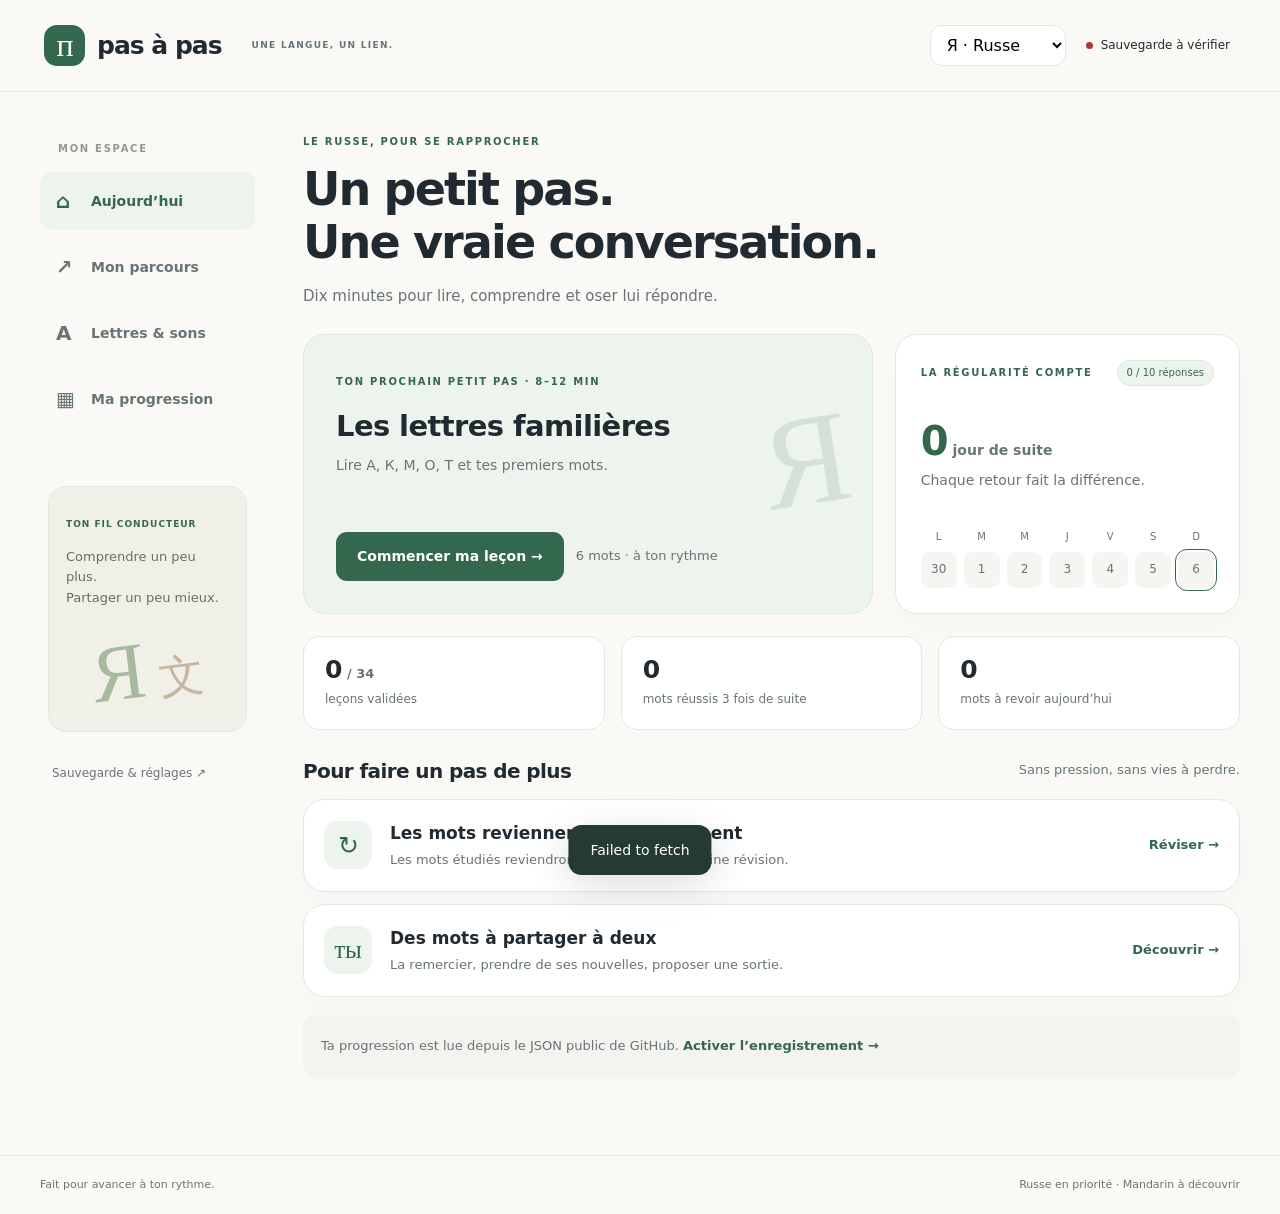
==== commit a2712a30: "Polish alphabet navigation and accessible GitHub save label" ====
--- a/index.html
+++ b/index.html
@@ -1,5 +1,5 @@
 <!doctype html>
 <html lang="fr"><head><meta charset="UTF-8"><meta name="viewport" content="width=device-width,initial-scale=1"><meta name="theme-color" content="#faf9f6"><meta name="description" content="Apprends le russe et le mandarin depuis le français. Petites leçons, écriture, révisions et progression enregistrée sur GitHub."><title>Pas à pas — russe & chinois</title><link rel="stylesheet" href="style.css?v=6"></head>
-<body><a class="skip" href="#main">Aller au contenu</a><header class="topbar"><a href="#" class="brand" id="brand"><span class="brand-icon">п</span>pas à pas<span class="brand-note">UNE LANGUE, UN LIEN.</span></a><div class="top-actions"><label class="sr-only" for="language">Langue à apprendre</label><select id="language"><option value="ru">Я · Russe</option><option value="zh">文 · Chinois</option></select><button id="save-open" class="save-pill"><i id="save-dot"></i><span id="save-status" role="status">Lecture du JSON…</span></button></div></header>
-<div class="shell"><aside class="sidebar"><p class="nav-label">MON ESPACE</p><nav aria-label="Navigation principale"><button data-nav="home" class="active"><span>⌂</span>Aujourd’hui</button><button data-nav="path"><span>↗</span>Mon parcours</button><button data-nav="sounds"><span>あ</span>Lettres & sons</button><button data-nav="journal"><span>▦</span>Ma progression</button></nav><div class="side-card"><span class="eyebrow">TON FIL CONDUCTEUR</span><p id="side-message">Comprendre un peu plus.<br>Partager un peu mieux.</p><span class="side-art" aria-hidden="true">Я<span>文</span></span></div><button class="quiet" data-nav="settings">Sauvegarde & réglages ↗</button></aside><main id="main" tabindex="-1"></main></div><div id="toast" role="status" aria-live="polite"></div><footer>Fait pour avancer à ton rythme. <span>Russe en priorité · Mandarin à découvrir</span></footer>
+<body><a class="skip" href="#main">Aller au contenu</a><header class="topbar"><a href="#" class="brand" id="brand"><span class="brand-icon">п</span>pas à pas<span class="brand-note">UNE LANGUE, UN LIEN.</span></a><div class="top-actions"><label class="sr-only" for="language">Langue à apprendre</label><select id="language"><option value="ru">Я · Russe</option><option value="zh">文 · Chinois</option></select><button id="save-open" class="save-pill" aria-label="Sauvegarde GitHub et réglages"><i id="save-dot"></i><span id="save-status" role="status">Lecture du JSON…</span></button></div></header>
+<div class="shell"><aside class="sidebar"><p class="nav-label">MON ESPACE</p><nav aria-label="Navigation principale"><button data-nav="home" class="active"><span>⌂</span>Aujourd’hui</button><button data-nav="path"><span>↗</span>Mon parcours</button><button data-nav="sounds"><span>А</span>Lettres & sons</button><button data-nav="journal"><span>▦</span>Ma progression</button></nav><div class="side-card"><span class="eyebrow">TON FIL CONDUCTEUR</span><p id="side-message">Comprendre un peu plus.<br>Partager un peu mieux.</p><span class="side-art" aria-hidden="true">Я<span>文</span></span></div><button class="quiet" data-nav="settings">Sauvegarde & réglages ↗</button></aside><main id="main" tabindex="-1"></main></div><div id="toast" role="status" aria-live="polite"></div><footer>Fait pour avancer à ton rythme. <span>Russe en priorité · Mandarin à découvrir</span></footer>
 <script src="curriculum.js?v=6"></script><script src="core.js?v=6"></script><script src="courses.js?v=6"></script><script src="learn-core.js?v=6"></script><script src="app.js?v=6"></script></body></html>
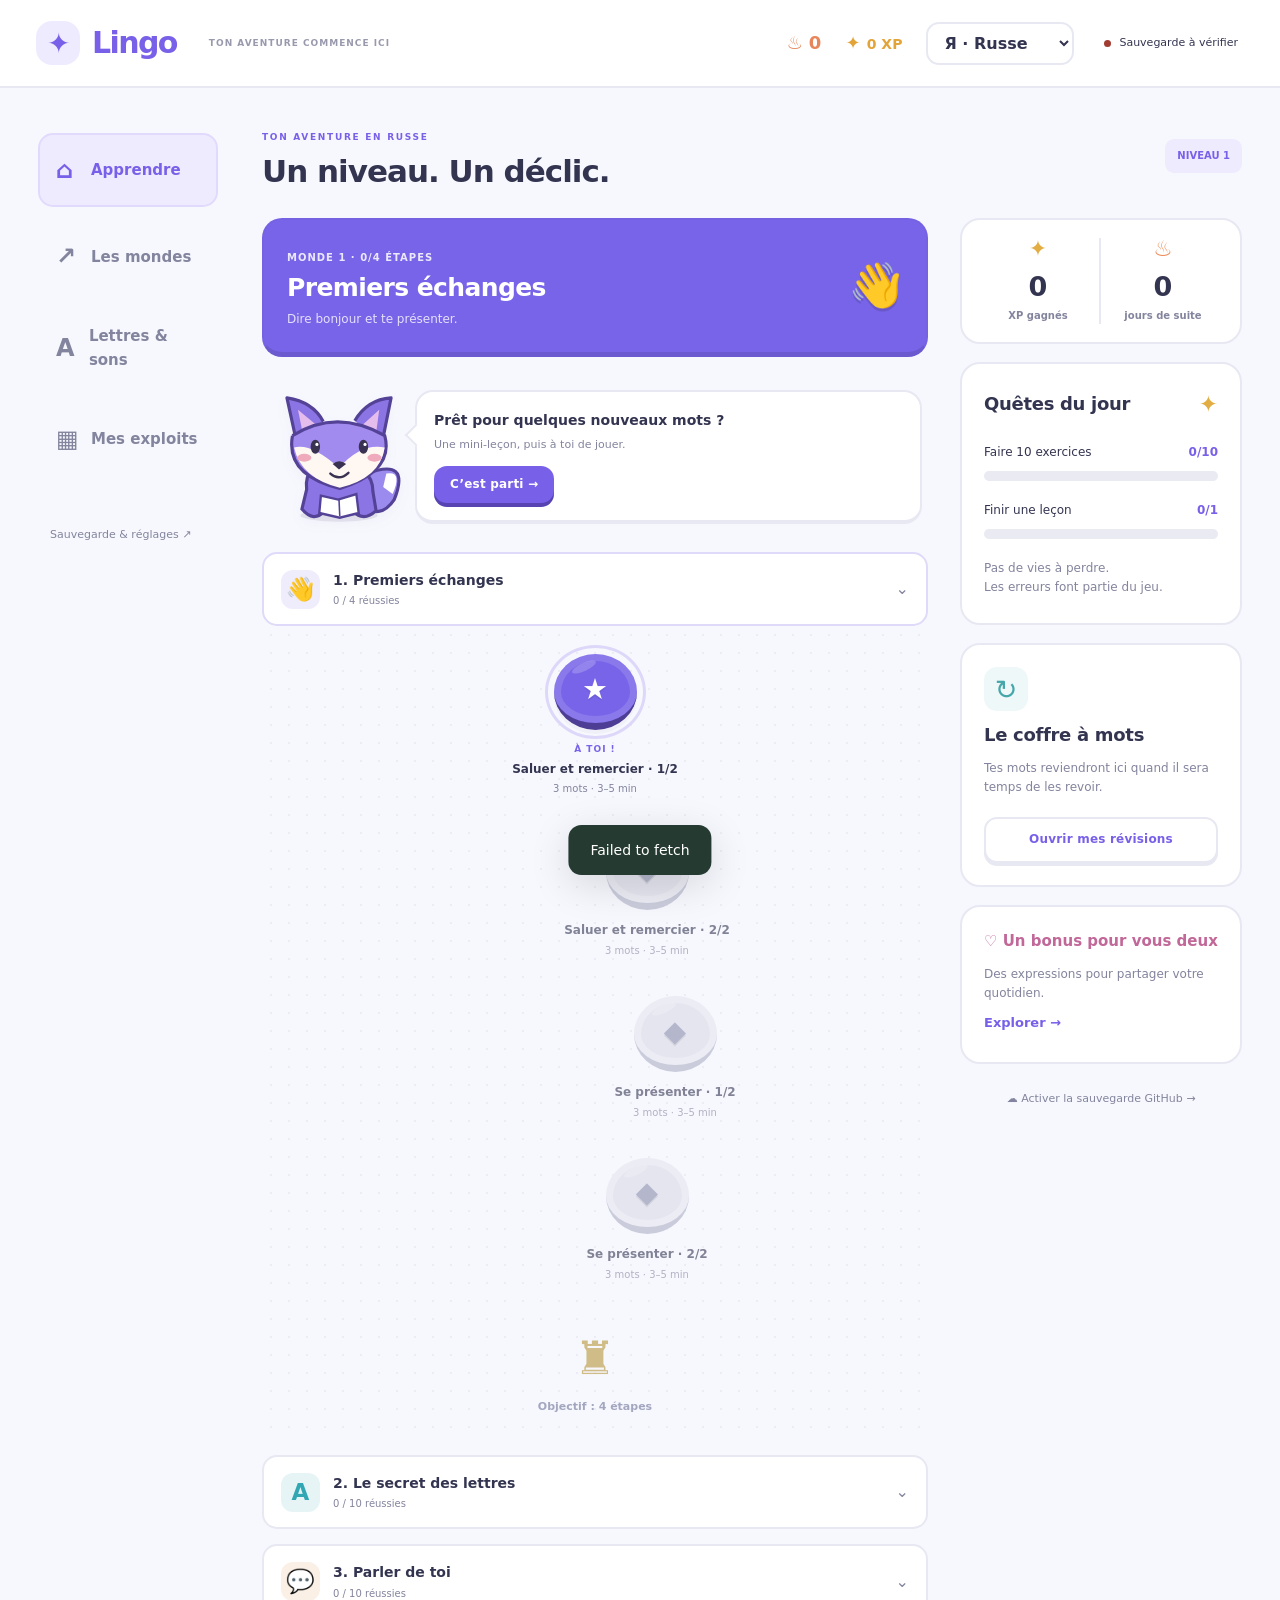
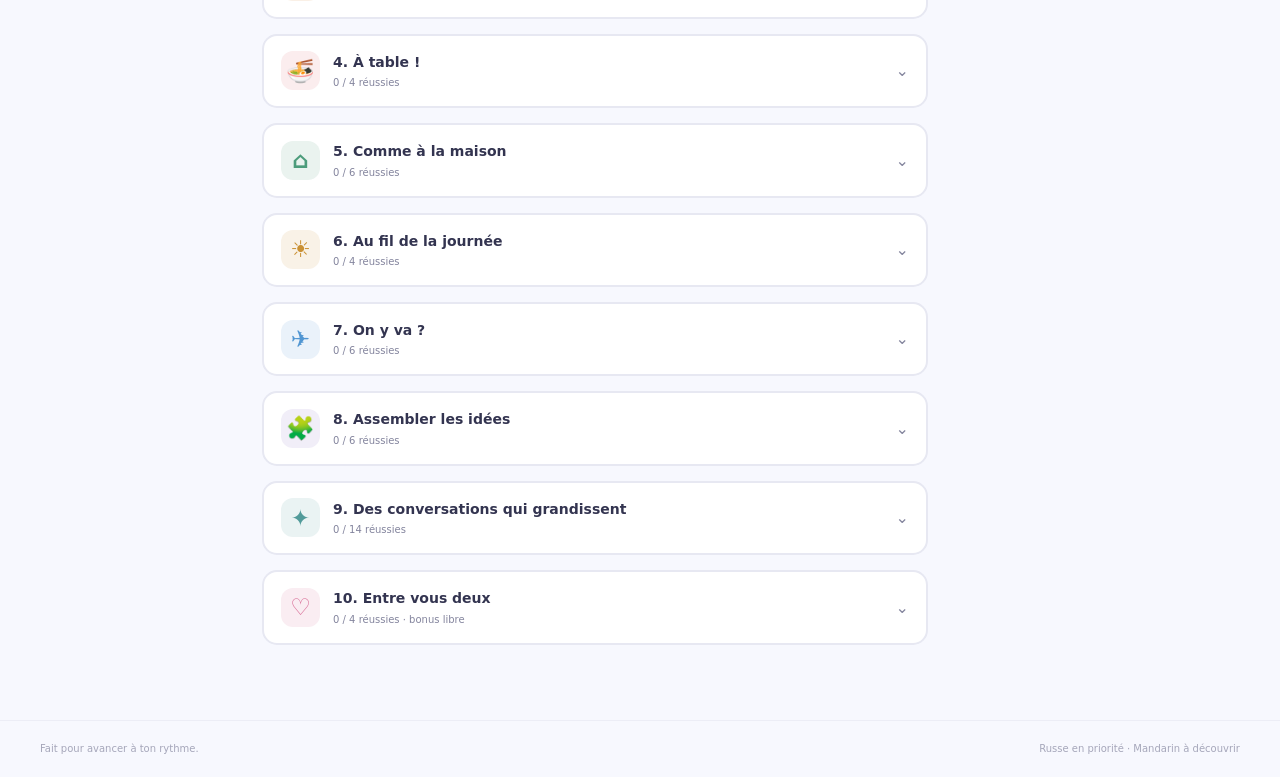
==== commit 5c509aa0: "Build a playful thematic language adventure with 83 micro-levels, matching and sentence games" ====
--- a/index.html
+++ b/index.html
@@ -1,5 +1,5 @@
 <!doctype html>
-<html lang="fr"><head><meta charset="UTF-8"><meta name="viewport" content="width=device-width,initial-scale=1"><meta name="theme-color" content="#faf9f6"><meta name="description" content="Apprends le russe et le mandarin depuis le français. Petites leçons, écriture, révisions et progression enregistrée sur GitHub."><title>Pas à pas — russe & chinois</title><link rel="stylesheet" href="style.css?v=6"></head>
-<body><a class="skip" href="#main">Aller au contenu</a><header class="topbar"><a href="#" class="brand" id="brand"><span class="brand-icon">п</span>pas à pas<span class="brand-note">UNE LANGUE, UN LIEN.</span></a><div class="top-actions"><label class="sr-only" for="language">Langue à apprendre</label><select id="language"><option value="ru">Я · Russe</option><option value="zh">文 · Chinois</option></select><button id="save-open" class="save-pill" aria-label="Sauvegarde GitHub et réglages"><i id="save-dot"></i><span id="save-status" role="status">Lecture du JSON…</span></button></div></header>
-<div class="shell"><aside class="sidebar"><p class="nav-label">MON ESPACE</p><nav aria-label="Navigation principale"><button data-nav="home" class="active"><span>⌂</span>Aujourd’hui</button><button data-nav="path"><span>↗</span>Mon parcours</button><button data-nav="sounds"><span>А</span>Lettres & sons</button><button data-nav="journal"><span>▦</span>Ma progression</button></nav><div class="side-card"><span class="eyebrow">TON FIL CONDUCTEUR</span><p id="side-message">Comprendre un peu plus.<br>Partager un peu mieux.</p><span class="side-art" aria-hidden="true">Я<span>文</span></span></div><button class="quiet" data-nav="settings">Sauvegarde & réglages ↗</button></aside><main id="main" tabindex="-1"></main></div><div id="toast" role="status" aria-live="polite"></div><footer>Fait pour avancer à ton rythme. <span>Russe en priorité · Mandarin à découvrir</span></footer>
-<script src="curriculum.js?v=6"></script><script src="core.js?v=6"></script><script src="courses.js?v=6"></script><script src="learn-core.js?v=6"></script><script src="app.js?v=6"></script></body></html>
+<html lang="fr"><head><meta charset="UTF-8"><meta name="viewport" content="width=device-width,initial-scale=1"><meta name="theme-color" content="#faf9f6"><meta name="description" content="Apprends le russe et le mandarin depuis le français. Petites leçons, écriture, révisions et progression enregistrée sur GitHub."><title>Lingo — ton aventure russe & chinois</title><link rel="stylesheet" href="style.css?v=7"><link rel="stylesheet" href="game.css?v=7"></head>
+<body><a class="skip" href="#main">Aller au contenu</a><header class="topbar"><a href="#" class="brand" id="brand"><span class="brand-icon">✦</span>Lingo<span class="brand-note">TON AVENTURE COMMENCE ICI</span></a><div class="top-actions"><span class="header-streak">♨ <b id="header-streak">0</b></span><span class="header-xp">✦ <b id="header-xp">0 XP</b></span><label class="sr-only" for="language">Langue à apprendre</label><select id="language"><option value="ru">Я · Russe</option><option value="zh">文 · Chinois</option></select><button id="save-open" class="save-pill" aria-label="Sauvegarde GitHub et réglages"><i id="save-dot"></i><span id="save-status" role="status">Lecture du JSON…</span></button></div></header>
+<div class="shell"><aside class="sidebar"><p class="nav-label">MON ESPACE</p><nav aria-label="Navigation principale"><button data-nav="home" class="active"><span>⌂</span>Apprendre</button><button data-nav="path"><span>↗</span>Les mondes</button><button data-nav="sounds"><span>А</span>Lettres & sons</button><button data-nav="journal"><span>▦</span>Mes exploits</button></nav><div class="side-card"><span class="eyebrow">TON FIL CONDUCTEUR</span><p id="side-message">Comprendre un peu plus.<br>Partager un peu mieux.</p><span class="side-art" aria-hidden="true">Я<span>文</span></span></div><button class="quiet" data-nav="settings">Sauvegarde & réglages ↗</button></aside><main id="main" tabindex="-1"></main></div><div id="toast" role="status" aria-live="polite"></div><footer>Fait pour avancer à ton rythme. <span>Russe en priorité · Mandarin à découvrir</span></footer>
+<script src="curriculum.js?v=6"></script><script src="core.js?v=6"></script><script src="courses.js?v=6"></script><script src="learn-core.js?v=6"></script><script src="game-courses.js?v=7"></script><script src="game-core.js?v=7"></script><script src="app.js?v=7"></script></body></html>
--- a/game.css
+++ b/game.css
@@ -0,0 +1 @@
+:root{--bg:#f7f8fe;--ink:#333450;--muted:#83849d;--accent:#7960e8;--pale:#efebff;--soft:#e2dafc;--line:#e7e8f2;--radius:22px}body[data-lang=zh]{--accent:#d88051;--pale:#fff2e6;--soft:#f4d9c0}body{font-family:ui-rounded,'Trebuchet MS',system-ui,sans-serif;font-weight:500}.topbar{max-width:none;background:white;padding:19px 36px;height:88px;position:sticky;top:0;z-index:15;border-bottom:2px solid var(--line)}.brand{font-size:30px;font-weight:900;color:var(--accent);letter-spacing:-1.6px}.brand-icon{background:var(--pale);color:var(--accent);font:28px system-ui;width:44px;height:44px;border-radius:16px}.brand-note{font-size:9px;margin-left:20px;color:#9999ae;letter-spacing:1px}.top-actions{gap:24px}.header-xp,.header-streak{color:#e2a438;white-space:nowrap;font-size:18px;font-weight:800}.header-streak{color:#e7865b}.header-xp b{font-size:14px}.save-pill{max-width:170px;font-size:11px}#language{border:2px solid var(--line);font-weight:750;color:var(--ink);border-radius:13px}.shell{max-width:1450px;padding:30px 38px 60px;grid-template-columns:180px minmax(0,1fr);gap:44px}.sidebar{position:sticky;top:110px;align-self:start}.nav-label,.side-card{display:none}nav{gap:12px}nav button{font-weight:750;font-size:15px;padding:16px;border:2px solid transparent;border-radius:15px}nav button span{font-size:24px}nav button.active{background:var(--pale);border-color:var(--soft);color:var(--accent)}nav button:hover{border-color:var(--soft)}.sidebar>.quiet{margin-top:38px;font-size:11px}.game-heading{display:flex;justify-content:space-between;align-items:center;margin:4px 0 28px}.game-heading h1{font-size:31px;letter-spacing:-1px;margin-top:6px;font-weight:850}.rank{font-size:10px;font-weight:850;color:var(--accent);background:var(--pale);border-radius:9px;padding:9px 12px}.game-layout{display:grid;grid-template-columns:minmax(0,1fr) 282px;gap:32px;align-items:start}.game-route{min-width:0}.world-banner{background:var(--world);color:white;border:2px solid #00000005;border-bottom:5px solid #0000001a;border-radius:20px;padding:23px;display:flex;align-items:center;gap:20px;justify-content:space-between}.world-banner span:not(.world-icon){font-size:10px;font-weight:800;letter-spacing:1px;opacity:.85}.world-banner h2{font-size:25px;margin:4px 0 5px;font-weight:850;letter-spacing:-.6px}.world-banner p{color:#fff;opacity:.8;font-size:12px}.world-icon{font-size:43px;filter:drop-shadow(0 3px 0 #0002);font-weight:900}.game-panel{display:grid;gap:18px;position:sticky;top:114px}.panel-card{background:white;border:2px solid var(--line);border-radius:20px;padding:22px}.panel-card h2{font-size:18px;font-weight:800;letter-spacing:-.3px}.panel-card p{font-size:12px;margin:12px 0 4px}.panel-card .btn{font-size:12px;padding:10px 12px;margin-top:16px;width:100%}.score-panel{display:grid;grid-template-columns:1fr 1fr;padding:18px 15px}.score-panel>div{display:flex;flex-direction:column;align-items:center;gap:0}.score-panel>div:first-child{border-right:2px solid var(--line)}.score-panel span{font-size:22px;color:#e2ad42;line-height:1}.score-panel>div:last-child span{color:#ec8e5a}.score-panel strong{font-size:27px;margin-top:5px;font-weight:850}.score-panel small{font-size:10px;font-weight:600}.quest-star{color:#e2ad42;font-size:23px}.quest{margin:20px 0}.quest>div:first-child{display:flex;justify-content:space-between;font-size:12px;margin-bottom:9px}.quest b{color:var(--accent)}.quest .progress{height:10px;margin:0}.quest .progress i{background:#f0bf51;border-top:3px solid #ffd878}.panel-symbol{display:grid;place-items:center;background:#eef8f8;color:#45a7aa;width:44px;height:44px;font-size:27px;border-radius:13px;margin-bottom:12px}.review-panel .secondary{border-color:#bfe3e5;box-shadow:0 3px 0 #bfe3e5;color:#3b9fa5}.compact h3{color:#c16899;font-size:15px}.cloud-note{border:0;background:transparent;font-size:11px;color:var(--muted);padding:8px}.fox-welcome{display:flex;align-items:center;gap:5px;min-height:190px;padding:20px 6px 10px}.mascot{width:142px;height:142px;flex-shrink:0;filter:drop-shadow(0 6px 6px #5a498b0a)}.speech{position:relative;border:2px solid var(--line);border-bottom-width:4px;border-radius:18px;padding:17px;background:white;flex:1;font-size:14px}.speech:before{content:'';position:absolute;left:-9px;top:35px;width:14px;height:14px;transform:rotate(45deg);background:white;border-left:2px solid var(--line);border-bottom:2px solid var(--line)}.speech b{font-size:14px;font-weight:800}.speech p{font-size:11px;margin:5px 0 12px}.speech .btn{min-height:33px;padding:7px 14px;font-size:12px}.btn{border-radius:13px;background:var(--accent);border:2px solid transparent;box-shadow:0 4px 0 #5743b2;font-weight:850;text-transform:none;letter-spacing:.2px;transition:transform .12s,box-shadow .12s;min-height:46px}.btn:hover{filter:brightness(1.04);transform:translateY(-1px)}.btn:active{transform:translateY(3px);box-shadow:0 1px 0 #5743b2}.btn.secondary{background:white;border:2px solid var(--line);color:var(--accent);box-shadow:0 3px 0 var(--line)}body[data-lang=zh] .btn:not(.secondary){box-shadow:0 4px 0 #ad5c33}.route-worlds{margin-top:5px}.route-world{margin-bottom:15px}.route-world summary{list-style:none;display:flex;align-items:center;gap:13px;cursor:pointer;border:2px solid var(--line);background:white;border-radius:15px;padding:15px 17px}.route-world summary::-webkit-details-marker{display:none}.route-world summary b{display:block;font-size:14px}.route-world summary small{font-size:10px;display:block;margin-top:2px}.world-bubble{background:color-mix(in srgb,var(--world) 12%,white);color:var(--world);width:39px;height:39px;border-radius:12px;display:grid;place-items:center;font-size:23px;font-weight:800}.expand{margin-left:auto;color:var(--muted)}.route-world[open] summary{border-color:color-mix(in srgb,var(--world) 24%,white)}.level-path{position:relative;overflow:hidden;padding:18px 10px 24px;display:flex;align-items:center;flex-direction:column;gap:17px;background-image:radial-gradient(#85829d18 1px,transparent 1px);background-size:18px 18px;border-radius:0 0 25px 25px}.path-stop{position:relative;display:flex;align-items:center;flex-direction:column;gap:12px;width:210px;transform:translateX(var(--shift));padding:10px 0}.level-node{border:0;border-bottom:7px solid #4d3d94;border-radius:50%;width:83px;height:76px;background:var(--world);color:white;box-shadow:inset 0 0 0 7px #ffffff22,0 4px 0 #dad8e840;position:relative;transition:transform .12s}.level-node:after{content:'';position:absolute;left:17px;top:9px;width:26px;height:8px;border-radius:50%;background:#fff3;transform:rotate(-25deg)}.level-node span{font-size:29px;font-weight:900;text-shadow:0 2px 0 #0001}.level-node:hover:not(:disabled){transform:translateY(-3px)}.level-node:active:not(:disabled){transform:translateY(4px);border-bottom-width:3px}.path-stop.available .level-node{outline:3px solid color-mix(in srgb,var(--world) 25%,white);outline-offset:6px}.path-stop.locked .level-node{background:#e4e5ef;color:#b4b6cc;border-bottom-color:#caccdc;opacity:1;box-shadow:inset 0 0 0 7px #ffffff44}.path-stop.passed .level-node{background:#50b99e;border-bottom-color:#32866f}.node-label{text-align:center;max-width:210px}.node-label b{display:block;font-size:12px;line-height:1.4;max-width:200px}.node-label small{display:block;font-size:10px;margin-top:4px}.path-stop.locked .node-label{opacity:.6}.play-label{display:block;font-size:9px;font-weight:900;letter-spacing:1px;color:var(--world);margin-bottom:4px}.world-finish{margin:12px 0 0;display:flex;flex-direction:column;align-items:center;gap:3px;color:#a3a6bf;font-size:11px}.world-finish span{font-size:46px;color:#d0bc86}.game-study,.exercise-wrap{max-width:720px;margin:14px auto}.game-study h1{font-size:28px;font-weight:850;margin-bottom:0}.coach-tip{display:flex;align-items:center;gap:20px;margin-bottom:20px}.coach-tip .mascot{width:115px;height:115px}.rule{border:2px solid var(--line);box-shadow:0 4px 0 var(--line)}.rule p{font-size:16px;color:var(--ink)}.rule details summary{font-size:12px;font-weight:750;color:var(--accent);cursor:pointer;margin-top:12px}.rule details p{font-size:14px;margin-top:14px}.lesson-promise{text-align:center;font-size:13px;margin:24px 0}.progress{height:13px;background:#e9eaf2}.progress i{border-top:4px solid #ffffff44;background:#8c75ee}.step-line{font-weight:750;font-size:10px;letter-spacing:.8px}.word-card{position:relative;border:2px solid var(--line);border-bottom:5px solid var(--line);min-height:330px;padding:38px 25px;overflow:hidden}.word-orbit{position:absolute;right:-12px;top:-15px;font-size:135px;font-weight:900;line-height:1;color:var(--pale);transform:rotate(15deg);z-index:0}.word-card>*:not(.word-orbit){position:relative}.word-card .big-word{font-weight:800;margin-top:17px;letter-spacing:0}.word-card .translation{font-size:22px;font-weight:750}.word-card .latin{color:var(--accent);font-size:20px}.audio{font-weight:750;border:2px solid var(--soft);box-shadow:0 3px 0 var(--soft);padding:10px 17px}.exercise-top{display:flex;align-items:center;gap:18px;margin-bottom:19px}.exercise-top .progress{flex:1;margin:0}.exercise-top>.text-btn{font-size:23px;color:#a6a8bb}.exercise-xp{font-size:12px;color:#dca030;font-weight:900;white-space:nowrap}.exercise-counter{font-size:10px;text-align:right;margin-bottom:23px;color:var(--muted);font-weight:750;letter-spacing:.5px}.exercise-card{background:transparent;border:0;padding:10px 0;box-shadow:none}.exercise-card h1{font-size:29px;font-weight:850;line-height:1.3;margin-top:9px;margin-bottom:25px}.exercise-card .eyebrow{font-size:10px}.prompt-bubble{border:2px solid var(--line);background:white;border-radius:18px;padding:22px 25px;font-size:28px;font-weight:750;margin-bottom:25px;overflow-wrap:anywhere}.choices{gap:13px}.choice{border:2px solid var(--line);border-bottom:5px solid var(--line);background:white;border-radius:16px;padding:19px 17px;display:flex;align-items:center;gap:13px;font-weight:750;min-height:78px;line-height:1.4}.choice-index{display:grid;place-items:center;border:1px solid var(--line);width:23px;height:24px;border-radius:6px;font-size:10px;flex-shrink:0;color:var(--muted)}.choice.selected{border-color:#baadf4;background:#eee9ff;color:#7056d5}.choice:hover:not(:disabled){transform:translateY(-1px)}.exercise-bottom{border-top:2px solid var(--line);padding-top:23px;margin-top:30px}.exercise-bottom .btn{min-width:150px}.exercise-reassurance{text-align:center;font-size:11px;margin:25px 0;color:#9698b1}.answer{background:white;border:2px solid var(--line);border-bottom:4px solid var(--line);font-size:26px;border-radius:16px;padding:18px}.keys{gap:7px;margin-top:15px}.key{border:2px solid var(--line);border-bottom:4px solid var(--line);border-radius:9px;min-width:34px;min-height:42px}.feedback{border:2px solid #b9e8cd;background:#e8f9ef;margin-top:25px;color:#367b57}.feedback.bad{border-color:#f1c8af;background:#fff1e7;color:#ac6845}.feedback strong{font-size:18px}.feedback p{font-size:14px;color:inherit}.match-board{display:grid;grid-template-columns:1fr 1fr;grid-auto-flow:column;grid-template-rows:repeat(4,1fr);gap:12px;margin:25px 0}.match-tile{background:white;border:2px solid var(--line);border-bottom:5px solid var(--line);border-radius:14px;padding:16px 12px;min-height:67px;font-weight:750;font-size:17px}.match-tile.selected{border-color:#b9a7f1;background:#ede7ff}.match-tile.matched{border-color:#bce8da;color:#4ba088;background:#effbf6;opacity:.55}.match-tile.wrong{border-color:#efa99e;background:#fff0eb}.tile-answer{min-height:85px;padding:13px;border-bottom:3px solid #d9dbea;display:flex;flex-wrap:wrap;align-items:center;gap:8px;margin-bottom:24px}.tile-answer>span{color:#a0a1b5;font-size:14px}.tile-bank{display:flex;justify-content:center;gap:9px;flex-wrap:wrap;margin:20px 0}.word-tile{border:2px solid var(--line);border-bottom:4px solid #d9dbea;border-radius:12px;background:white;padding:12px 17px;font-size:19px;font-weight:750;min-width:46px}.word-tile:disabled{color:transparent;background:#e9eaf2;opacity:1}.word-tile.picked{background:var(--pale);border-color:var(--soft);color:var(--accent)}.large-audio{font-size:38px;display:block;margin:15px auto;width:92px;height:85px;border-radius:24px}.game-result{border:0;background:transparent;box-shadow:none;position:relative;margin-top:10px}.game-result>.mascot{width:185px;height:185px}.game-result .eyebrow{display:block}.game-result h1{font-size:37px;font-weight:900;margin-top:9px}.game-result>p{font-size:14px}.confetti{font-size:34px;letter-spacing:12px;color:#e9b950;position:absolute;top:20px;left:0;right:0;z-index:-1}.result-rewards{display:grid;grid-template-columns:1fr 1fr;gap:16px;margin:28px auto;max-width:420px}.result-rewards>div{border:2px solid #efe1b7;background:#fffaf0;border-radius:17px;padding:17px 12px;color:#bf9030}.result-rewards>div:last-child{border-color:#cce9df;background:#f1fcf7;color:#4e9c7d}.result-rewards span{font-size:9px;font-weight:850;display:block;letter-spacing:.7px}.result-rewards b{font-size:24px;font-weight:900;display:block;margin-top:6px}.game-result .row{margin-top:28px}.save-result{font-size:11px!important;color:var(--muted);margin-top:25px}.game-result .mascot.celebrate{animation:happy-hop .6s ease-out 2}@keyframes happy-hop{50%{transform:translateY(-13px) rotate(5deg)}}.card{border-width:2px;box-shadow:none}.settings-grid .btn{margin-bottom:5px}.settings-grid h2{font-size:20px}.intro h1{font-size:35px;font-weight:850}.intro p{font-size:14px}footer{font-size:10px;opacity:.7;max-width:1400px}.game-heading .eyebrow{font-size:9px}.mascot{pointer-events:none}@media(max-width:1180px){.shell{grid-template-columns:155px 1fr;gap:26px;padding:27px 25px}.game-layout{grid-template-columns:minmax(0,1fr) 245px;gap:22px}.game-panel .panel-card{padding:18px}.top-actions{gap:16px}.brand-note{display:none}.world-banner{padding:20px}.fox-welcome .mascot{width:112px;height:112px}.game-heading h1{font-size:28px}nav button{padding:13px 10px;font-size:13px}.speech{padding:14px}}@media(max-width:950px){.game-layout{grid-template-columns:minmax(0,1fr)}.game-panel{position:static;grid-template-columns:1fr 1fr;gap:13px}.game-panel .compact,.cloud-note{grid-column:1/-1}.score-panel{grid-column:1/-1;grid-template-columns:1fr 1fr}.score-panel>div{flex-direction:row;justify-content:center;gap:10px}.score-panel strong{margin:0}.game-route{max-width:590px;width:100%;margin:auto}.game-panel{max-width:590px;width:100%;margin:auto}.save-pill{max-width:110px}.brand{font-size:26px}.topbar{padding:16px 24px}.rank{font-size:9px}.game-heading{max-width:590px;margin:0 auto 24px}.game-heading h1{font-size:27px}}@media(max-width:700px){.topbar{height:73px;padding:12px 15px;gap:9px;flex-wrap:nowrap}.brand{font-size:25px;gap:6px}.brand-icon{width:32px;height:32px;font-size:23px;border-radius:11px}.top-actions{gap:10px;flex-wrap:nowrap;align-items:center}.header-streak{font-size:16px}.header-xp{display:none}.save-pill{position:fixed;bottom:87px;right:13px;background:white;border:2px solid var(--line);border-radius:12px;padding:8px 10px;max-width:150px;box-shadow:0 3px 12px #37395010;font-size:9px;z-index:20}.top-actions select{font-size:11px;padding:7px;max-width:108px}.shell{display:block;padding:24px 18px 105px}.sidebar{position:fixed;bottom:0;top:auto;left:0;right:0;padding:0;background:white;border-top:2px solid var(--line);z-index:25}.sidebar nav{border:0;margin:0;padding:8px 9px 12px;grid-template-columns:repeat(4,1fr);gap:4px;display:grid}.sidebar nav button{padding:5px 0;font-size:10px;gap:1px;border-width:0;border-radius:13px}.sidebar nav button span{font-size:24px;line-height:1.3}.sidebar .quiet{display:none}.game-heading{align-items:center;margin-bottom:20px;gap:8px}.game-heading h1{font-size:25px;letter-spacing:-.7px}.game-heading .eyebrow{font-size:8px;letter-spacing:1px}.rank{font-size:8px;padding:7px 9px;white-space:nowrap}.world-banner{padding:19px;border-radius:18px}.world-banner h2{font-size:24px}.world-banner span:not(.world-icon){font-size:9px}.world-banner p{font-size:11px;max-width:220px}.world-icon{font-size:34px}.fox-welcome{min-height:167px;padding:17px 0 5px;gap:4px}.fox-welcome .mascot{width:100px;height:110px}.speech{padding:13px}.speech b{font-size:12px}.speech p{font-size:10px}.speech .btn{font-size:11px;padding:6px 12px}.route-world summary{padding:13px;gap:12px}.route-world summary b{font-size:13px}.route-world summary small{font-size:9px}.world-bubble{width:33px;height:33px;font-size:20px}.level-path{padding-left:0;padding-right:0}.path-stop{transform:translateX(calc(var(--shift) * .74));width:190px}.level-node{width:80px;height:73px}.node-label b{font-size:12px;max-width:185px}.game-panel{gap:12px}.game-panel .panel-card{padding:16px}.panel-card h2{font-size:16px}.panel-card p{font-size:11px}.panel-card .btn{font-size:10px;padding:8px}.score-panel small{font-size:9px}.score-panel strong{font-size:23px}.quest>div:first-child{font-size:10px}.quest .progress{height:8px}.panel-symbol{width:35px;height:35px;font-size:23px}.game-study{margin-top:0}.coach-tip{gap:9px}.coach-tip .mascot{width:88px;height:100px}.game-study h1{font-size:23px}.rule{padding:20px}.rule p{font-size:14px}.word-card{padding:35px 20px;min-height:315px}.word-card .big-word{font-size:38px}.word-card .translation{font-size:21px}.word-orbit{font-size:115px}.word-card .latin{font-size:18px}.study-controls{margin-top:24px}.btn{font-size:13px}.exercise-wrap{margin-top:0}.exercise-top{gap:11px}.exercise-xp{font-size:10px}.exercise-counter{font-size:9px;margin-bottom:17px}.exercise-card h1{font-size:26px;margin-top:7px;margin-bottom:23px}.exercise-card .eyebrow{font-size:9px}.prompt-bubble{font-size:25px;padding:19px}.choices{grid-template-columns:1fr;gap:11px}.choice{min-height:65px;padding:15px;font-size:16px}.choice-index{width:24px;font-size:11px}.exercise-bottom{padding-top:22px;margin-top:24px}.exercise-bottom .btn{min-width:133px}.keys{gap:5px}.key{min-width:28px;font-size:16px;min-height:40px;padding:4px 5px}.answer{font-size:23px;padding:17px}.word-tile{padding:10px 12px;min-width:41px;font-size:17px}.tile-answer{min-height:90px;padding:9px}.match-board{gap:10px}.match-tile{font-size:14px;padding:12px 7px;min-height:64px;overflow-wrap:anywhere}.exercise-reassurance{font-size:10px}.game-result{margin-top:0}.game-result>.mascot{width:155px;height:155px}.game-result h1{font-size:31px}.result-rewards{gap:10px}.result-rewards b{font-size:20px}.result-rewards span{font-size:8px}.game-result .btn{width:100%}.game-result>p{font-size:13px}.save-result{margin-top:20px}.intro h1{font-size:30px}.settings-grid .btn{font-size:12px}footer{display:none}body[data-view=exercise] .save-pill,body[data-view=study] .save-pill{display:none}}@media(prefers-reduced-motion:reduce){.mascot{animation:none!important}}
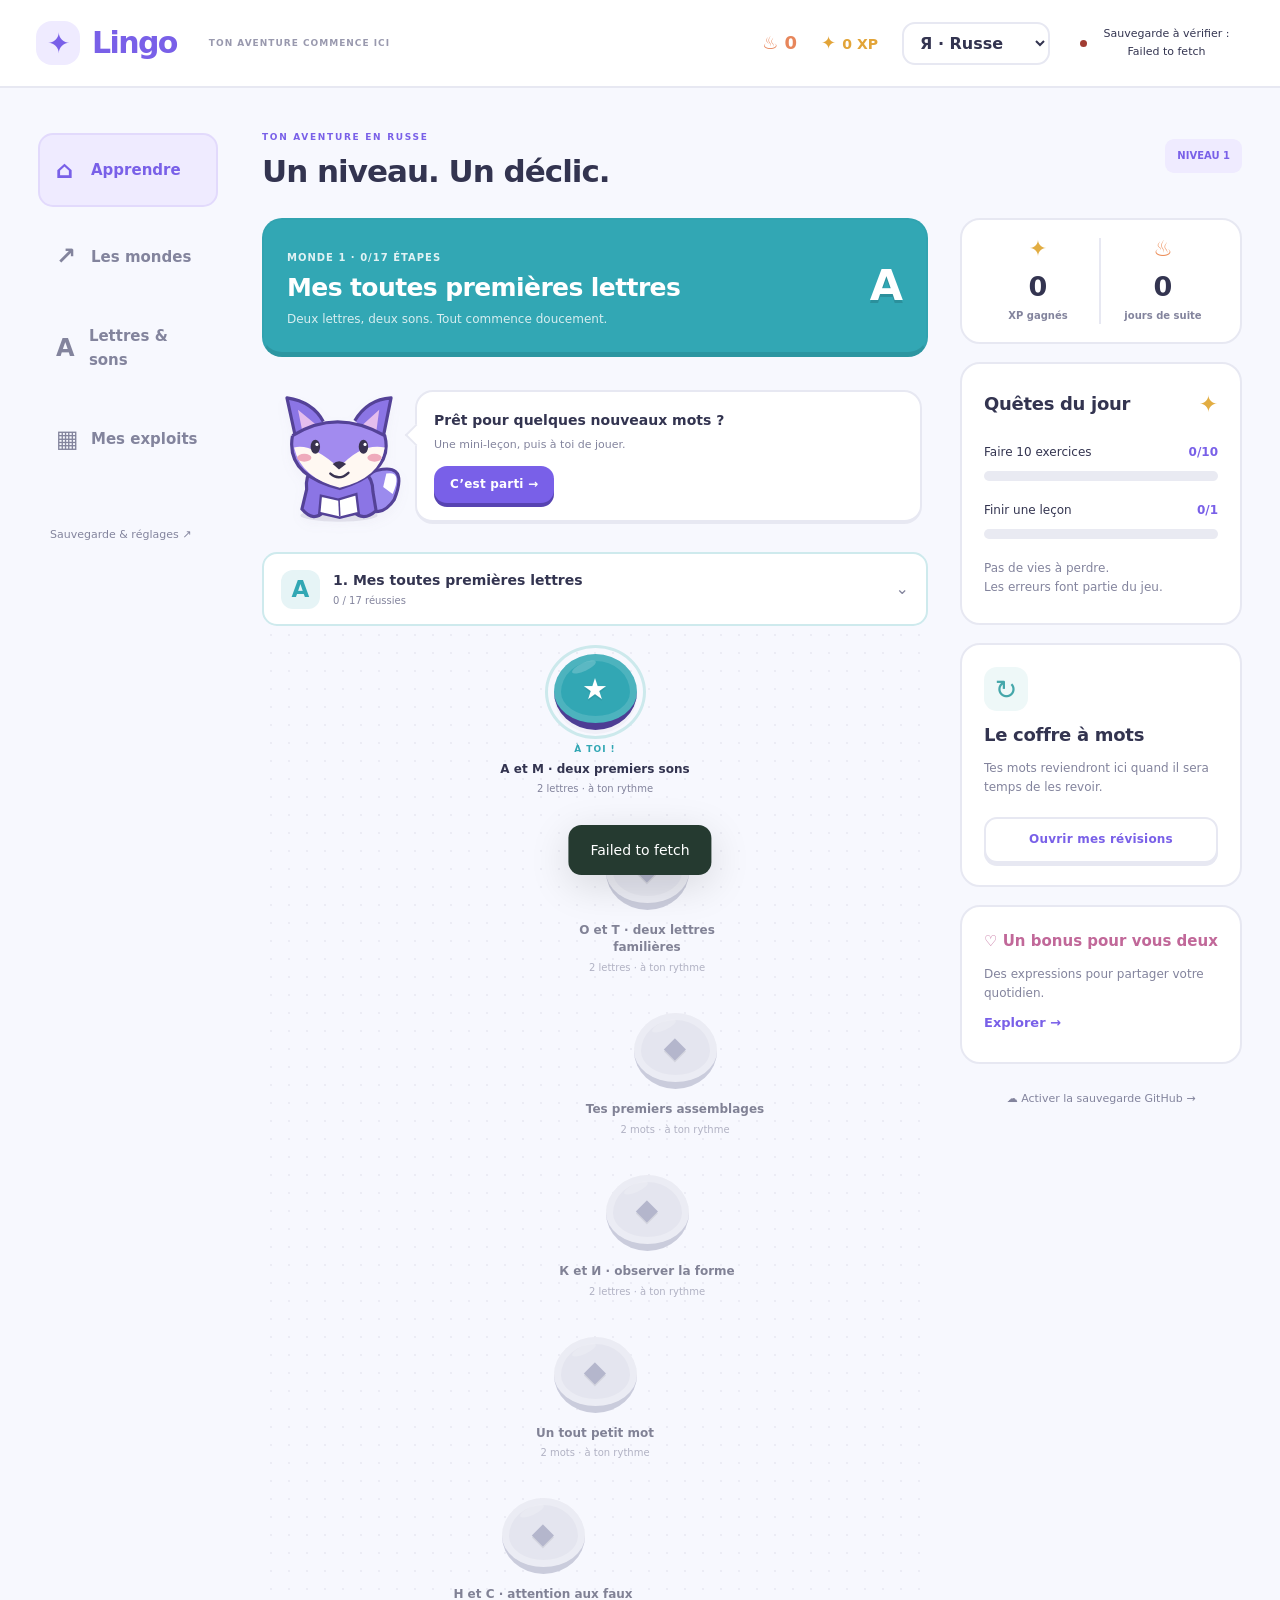
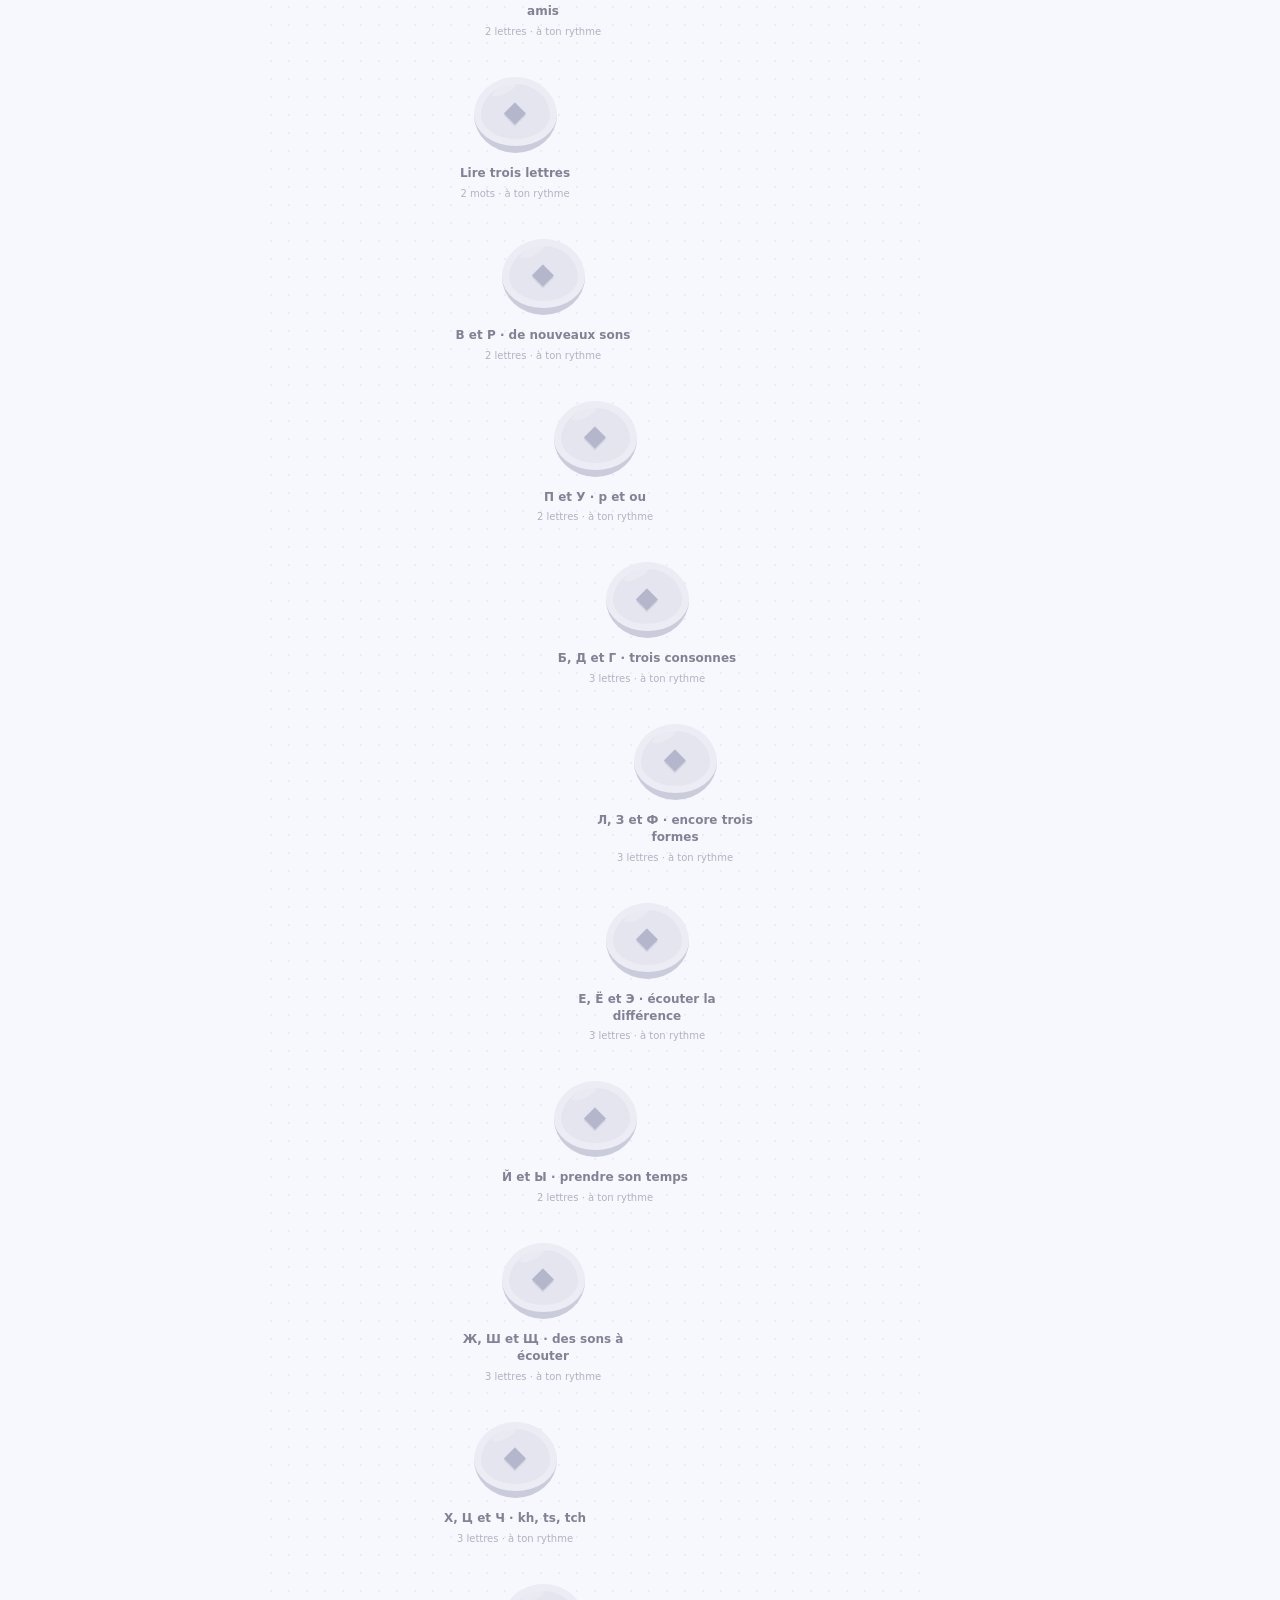
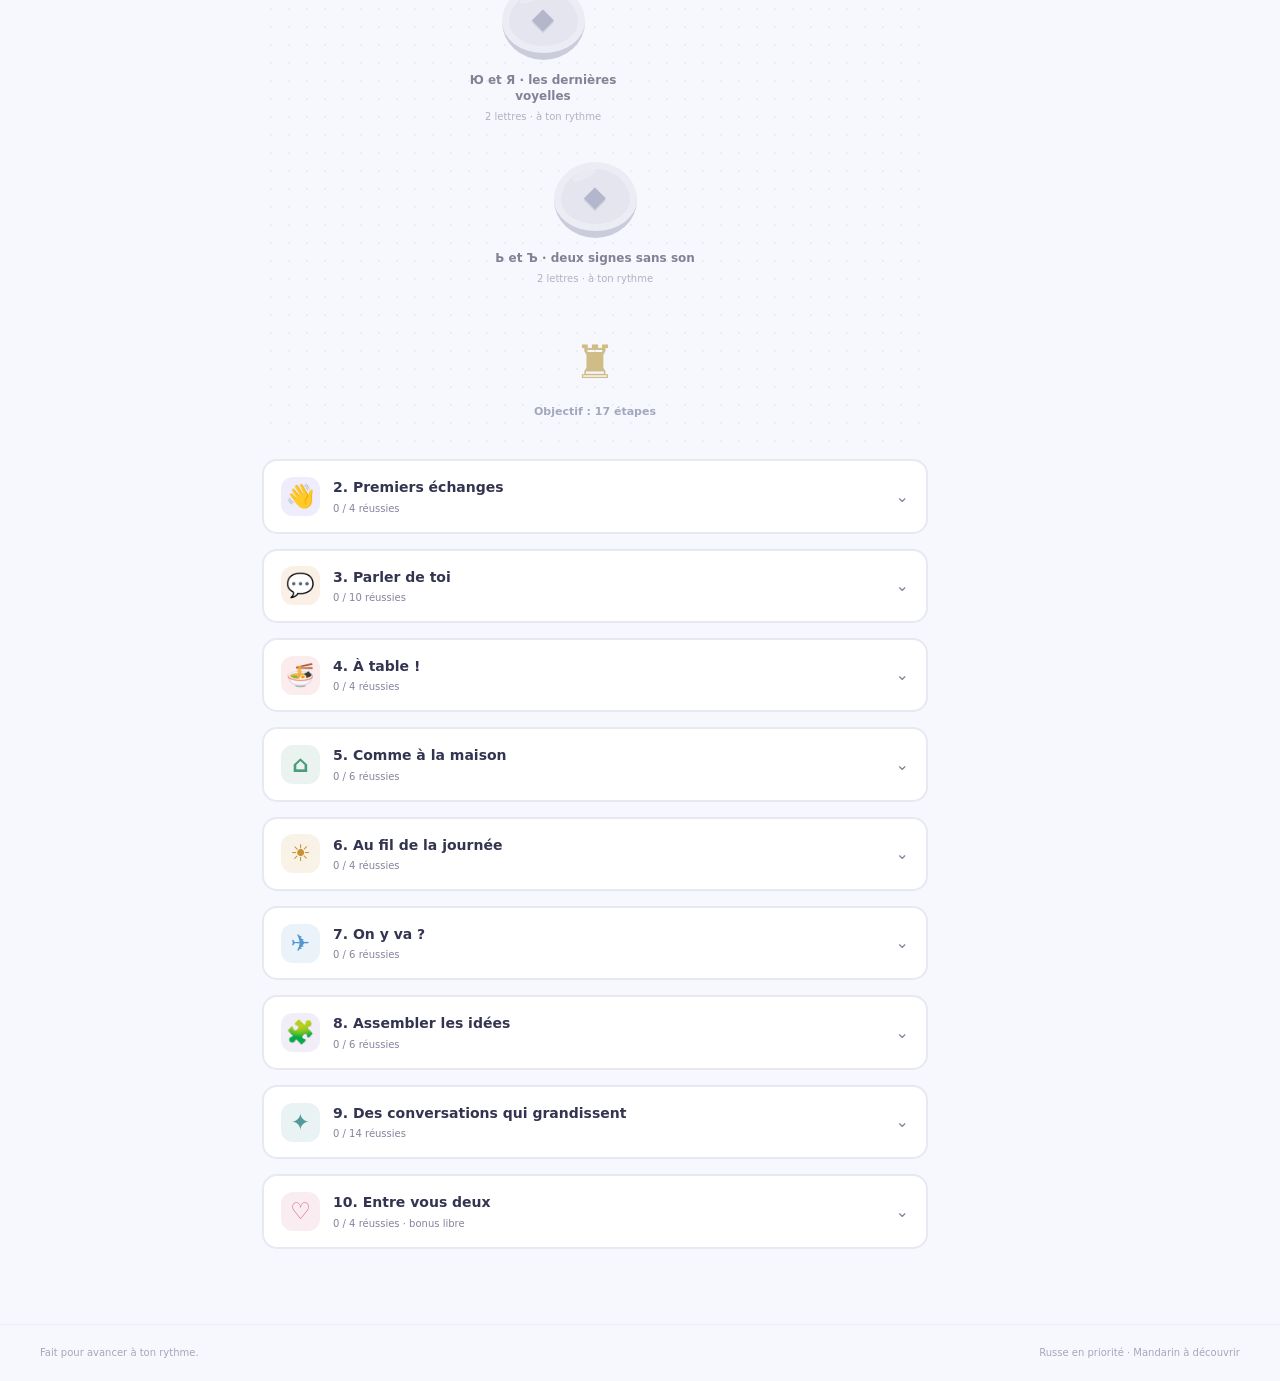
==== commit 37ec7182: "Teach letters before words; default to guided exercises and make GitHub connection errors actionable" ====
--- a/index.html
+++ b/index.html
@@ -1,5 +1,5 @@
 <!doctype html>
-<html lang="fr"><head><meta charset="UTF-8"><meta name="viewport" content="width=device-width,initial-scale=1"><meta name="theme-color" content="#faf9f6"><meta name="description" content="Apprends le russe et le mandarin depuis le français. Petites leçons, écriture, révisions et progression enregistrée sur GitHub."><title>Lingo — ton aventure russe & chinois</title><link rel="stylesheet" href="style.css?v=7"><link rel="stylesheet" href="game.css?v=7"></head>
+<html lang="fr"><head><meta charset="UTF-8"><meta name="viewport" content="width=device-width,initial-scale=1"><meta name="theme-color" content="#faf9f6"><meta name="description" content="Apprends le russe et le mandarin depuis le français. Petites leçons, écriture, révisions et progression enregistrée sur GitHub."><title>Lingo — ton aventure russe & chinois</title><link rel="stylesheet" href="style.css?v=7"><link rel="stylesheet" href="game.css?v=8"></head>
 <body><a class="skip" href="#main">Aller au contenu</a><header class="topbar"><a href="#" class="brand" id="brand"><span class="brand-icon">✦</span>Lingo<span class="brand-note">TON AVENTURE COMMENCE ICI</span></a><div class="top-actions"><span class="header-streak">♨ <b id="header-streak">0</b></span><span class="header-xp">✦ <b id="header-xp">0 XP</b></span><label class="sr-only" for="language">Langue à apprendre</label><select id="language"><option value="ru">Я · Russe</option><option value="zh">文 · Chinois</option></select><button id="save-open" class="save-pill" aria-label="Sauvegarde GitHub et réglages"><i id="save-dot"></i><span id="save-status" role="status">Lecture du JSON…</span></button></div></header>
 <div class="shell"><aside class="sidebar"><p class="nav-label">MON ESPACE</p><nav aria-label="Navigation principale"><button data-nav="home" class="active"><span>⌂</span>Apprendre</button><button data-nav="path"><span>↗</span>Les mondes</button><button data-nav="sounds"><span>А</span>Lettres & sons</button><button data-nav="journal"><span>▦</span>Mes exploits</button></nav><div class="side-card"><span class="eyebrow">TON FIL CONDUCTEUR</span><p id="side-message">Comprendre un peu plus.<br>Partager un peu mieux.</p><span class="side-art" aria-hidden="true">Я<span>文</span></span></div><button class="quiet" data-nav="settings">Sauvegarde & réglages ↗</button></aside><main id="main" tabindex="-1"></main></div><div id="toast" role="status" aria-live="polite"></div><footer>Fait pour avancer à ton rythme. <span>Russe en priorité · Mandarin à découvrir</span></footer>
-<script src="curriculum.js?v=6"></script><script src="core.js?v=6"></script><script src="courses.js?v=6"></script><script src="learn-core.js?v=6"></script><script src="game-courses.js?v=7"></script><script src="game-core.js?v=7"></script><script src="app.js?v=7"></script></body></html>
+<script src="curriculum.js?v=6"></script><script src="core.js?v=6"></script><script src="courses.js?v=6"></script><script src="learn-core.js?v=6"></script><script src="game-courses.js?v=7"></script><script src="beginner-courses.js?v=8"></script><script src="game-core.js?v=8"></script><script src="app.js?v=8"></script></body></html>
--- a/game.css
+++ b/game.css
@@ -1 +1,2 @@
 :root{--bg:#f7f8fe;--ink:#333450;--muted:#83849d;--accent:#7960e8;--pale:#efebff;--soft:#e2dafc;--line:#e7e8f2;--radius:22px}body[data-lang=zh]{--accent:#d88051;--pale:#fff2e6;--soft:#f4d9c0}body{font-family:ui-rounded,'Trebuchet MS',system-ui,sans-serif;font-weight:500}.topbar{max-width:none;background:white;padding:19px 36px;height:88px;position:sticky;top:0;z-index:15;border-bottom:2px solid var(--line)}.brand{font-size:30px;font-weight:900;color:var(--accent);letter-spacing:-1.6px}.brand-icon{background:var(--pale);color:var(--accent);font:28px system-ui;width:44px;height:44px;border-radius:16px}.brand-note{font-size:9px;margin-left:20px;color:#9999ae;letter-spacing:1px}.top-actions{gap:24px}.header-xp,.header-streak{color:#e2a438;white-space:nowrap;font-size:18px;font-weight:800}.header-streak{color:#e7865b}.header-xp b{font-size:14px}.save-pill{max-width:170px;font-size:11px}#language{border:2px solid var(--line);font-weight:750;color:var(--ink);border-radius:13px}.shell{max-width:1450px;padding:30px 38px 60px;grid-template-columns:180px minmax(0,1fr);gap:44px}.sidebar{position:sticky;top:110px;align-self:start}.nav-label,.side-card{display:none}nav{gap:12px}nav button{font-weight:750;font-size:15px;padding:16px;border:2px solid transparent;border-radius:15px}nav button span{font-size:24px}nav button.active{background:var(--pale);border-color:var(--soft);color:var(--accent)}nav button:hover{border-color:var(--soft)}.sidebar>.quiet{margin-top:38px;font-size:11px}.game-heading{display:flex;justify-content:space-between;align-items:center;margin:4px 0 28px}.game-heading h1{font-size:31px;letter-spacing:-1px;margin-top:6px;font-weight:850}.rank{font-size:10px;font-weight:850;color:var(--accent);background:var(--pale);border-radius:9px;padding:9px 12px}.game-layout{display:grid;grid-template-columns:minmax(0,1fr) 282px;gap:32px;align-items:start}.game-route{min-width:0}.world-banner{background:var(--world);color:white;border:2px solid #00000005;border-bottom:5px solid #0000001a;border-radius:20px;padding:23px;display:flex;align-items:center;gap:20px;justify-content:space-between}.world-banner span:not(.world-icon){font-size:10px;font-weight:800;letter-spacing:1px;opacity:.85}.world-banner h2{font-size:25px;margin:4px 0 5px;font-weight:850;letter-spacing:-.6px}.world-banner p{color:#fff;opacity:.8;font-size:12px}.world-icon{font-size:43px;filter:drop-shadow(0 3px 0 #0002);font-weight:900}.game-panel{display:grid;gap:18px;position:sticky;top:114px}.panel-card{background:white;border:2px solid var(--line);border-radius:20px;padding:22px}.panel-card h2{font-size:18px;font-weight:800;letter-spacing:-.3px}.panel-card p{font-size:12px;margin:12px 0 4px}.panel-card .btn{font-size:12px;padding:10px 12px;margin-top:16px;width:100%}.score-panel{display:grid;grid-template-columns:1fr 1fr;padding:18px 15px}.score-panel>div{display:flex;flex-direction:column;align-items:center;gap:0}.score-panel>div:first-child{border-right:2px solid var(--line)}.score-panel span{font-size:22px;color:#e2ad42;line-height:1}.score-panel>div:last-child span{color:#ec8e5a}.score-panel strong{font-size:27px;margin-top:5px;font-weight:850}.score-panel small{font-size:10px;font-weight:600}.quest-star{color:#e2ad42;font-size:23px}.quest{margin:20px 0}.quest>div:first-child{display:flex;justify-content:space-between;font-size:12px;margin-bottom:9px}.quest b{color:var(--accent)}.quest .progress{height:10px;margin:0}.quest .progress i{background:#f0bf51;border-top:3px solid #ffd878}.panel-symbol{display:grid;place-items:center;background:#eef8f8;color:#45a7aa;width:44px;height:44px;font-size:27px;border-radius:13px;margin-bottom:12px}.review-panel .secondary{border-color:#bfe3e5;box-shadow:0 3px 0 #bfe3e5;color:#3b9fa5}.compact h3{color:#c16899;font-size:15px}.cloud-note{border:0;background:transparent;font-size:11px;color:var(--muted);padding:8px}.fox-welcome{display:flex;align-items:center;gap:5px;min-height:190px;padding:20px 6px 10px}.mascot{width:142px;height:142px;flex-shrink:0;filter:drop-shadow(0 6px 6px #5a498b0a)}.speech{position:relative;border:2px solid var(--line);border-bottom-width:4px;border-radius:18px;padding:17px;background:white;flex:1;font-size:14px}.speech:before{content:'';position:absolute;left:-9px;top:35px;width:14px;height:14px;transform:rotate(45deg);background:white;border-left:2px solid var(--line);border-bottom:2px solid var(--line)}.speech b{font-size:14px;font-weight:800}.speech p{font-size:11px;margin:5px 0 12px}.speech .btn{min-height:33px;padding:7px 14px;font-size:12px}.btn{border-radius:13px;background:var(--accent);border:2px solid transparent;box-shadow:0 4px 0 #5743b2;font-weight:850;text-transform:none;letter-spacing:.2px;transition:transform .12s,box-shadow .12s;min-height:46px}.btn:hover{filter:brightness(1.04);transform:translateY(-1px)}.btn:active{transform:translateY(3px);box-shadow:0 1px 0 #5743b2}.btn.secondary{background:white;border:2px solid var(--line);color:var(--accent);box-shadow:0 3px 0 var(--line)}body[data-lang=zh] .btn:not(.secondary){box-shadow:0 4px 0 #ad5c33}.route-worlds{margin-top:5px}.route-world{margin-bottom:15px}.route-world summary{list-style:none;display:flex;align-items:center;gap:13px;cursor:pointer;border:2px solid var(--line);background:white;border-radius:15px;padding:15px 17px}.route-world summary::-webkit-details-marker{display:none}.route-world summary b{display:block;font-size:14px}.route-world summary small{font-size:10px;display:block;margin-top:2px}.world-bubble{background:color-mix(in srgb,var(--world) 12%,white);color:var(--world);width:39px;height:39px;border-radius:12px;display:grid;place-items:center;font-size:23px;font-weight:800}.expand{margin-left:auto;color:var(--muted)}.route-world[open] summary{border-color:color-mix(in srgb,var(--world) 24%,white)}.level-path{position:relative;overflow:hidden;padding:18px 10px 24px;display:flex;align-items:center;flex-direction:column;gap:17px;background-image:radial-gradient(#85829d18 1px,transparent 1px);background-size:18px 18px;border-radius:0 0 25px 25px}.path-stop{position:relative;display:flex;align-items:center;flex-direction:column;gap:12px;width:210px;transform:translateX(var(--shift));padding:10px 0}.level-node{border:0;border-bottom:7px solid #4d3d94;border-radius:50%;width:83px;height:76px;background:var(--world);color:white;box-shadow:inset 0 0 0 7px #ffffff22,0 4px 0 #dad8e840;position:relative;transition:transform .12s}.level-node:after{content:'';position:absolute;left:17px;top:9px;width:26px;height:8px;border-radius:50%;background:#fff3;transform:rotate(-25deg)}.level-node span{font-size:29px;font-weight:900;text-shadow:0 2px 0 #0001}.level-node:hover:not(:disabled){transform:translateY(-3px)}.level-node:active:not(:disabled){transform:translateY(4px);border-bottom-width:3px}.path-stop.available .level-node{outline:3px solid color-mix(in srgb,var(--world) 25%,white);outline-offset:6px}.path-stop.locked .level-node{background:#e4e5ef;color:#b4b6cc;border-bottom-color:#caccdc;opacity:1;box-shadow:inset 0 0 0 7px #ffffff44}.path-stop.passed .level-node{background:#50b99e;border-bottom-color:#32866f}.node-label{text-align:center;max-width:210px}.node-label b{display:block;font-size:12px;line-height:1.4;max-width:200px}.node-label small{display:block;font-size:10px;margin-top:4px}.path-stop.locked .node-label{opacity:.6}.play-label{display:block;font-size:9px;font-weight:900;letter-spacing:1px;color:var(--world);margin-bottom:4px}.world-finish{margin:12px 0 0;display:flex;flex-direction:column;align-items:center;gap:3px;color:#a3a6bf;font-size:11px}.world-finish span{font-size:46px;color:#d0bc86}.game-study,.exercise-wrap{max-width:720px;margin:14px auto}.game-study h1{font-size:28px;font-weight:850;margin-bottom:0}.coach-tip{display:flex;align-items:center;gap:20px;margin-bottom:20px}.coach-tip .mascot{width:115px;height:115px}.rule{border:2px solid var(--line);box-shadow:0 4px 0 var(--line)}.rule p{font-size:16px;color:var(--ink)}.rule details summary{font-size:12px;font-weight:750;color:var(--accent);cursor:pointer;margin-top:12px}.rule details p{font-size:14px;margin-top:14px}.lesson-promise{text-align:center;font-size:13px;margin:24px 0}.progress{height:13px;background:#e9eaf2}.progress i{border-top:4px solid #ffffff44;background:#8c75ee}.step-line{font-weight:750;font-size:10px;letter-spacing:.8px}.word-card{position:relative;border:2px solid var(--line);border-bottom:5px solid var(--line);min-height:330px;padding:38px 25px;overflow:hidden}.word-orbit{position:absolute;right:-12px;top:-15px;font-size:135px;font-weight:900;line-height:1;color:var(--pale);transform:rotate(15deg);z-index:0}.word-card>*:not(.word-orbit){position:relative}.word-card .big-word{font-weight:800;margin-top:17px;letter-spacing:0}.word-card .translation{font-size:22px;font-weight:750}.word-card .latin{color:var(--accent);font-size:20px}.audio{font-weight:750;border:2px solid var(--soft);box-shadow:0 3px 0 var(--soft);padding:10px 17px}.exercise-top{display:flex;align-items:center;gap:18px;margin-bottom:19px}.exercise-top .progress{flex:1;margin:0}.exercise-top>.text-btn{font-size:23px;color:#a6a8bb}.exercise-xp{font-size:12px;color:#dca030;font-weight:900;white-space:nowrap}.exercise-counter{font-size:10px;text-align:right;margin-bottom:23px;color:var(--muted);font-weight:750;letter-spacing:.5px}.exercise-card{background:transparent;border:0;padding:10px 0;box-shadow:none}.exercise-card h1{font-size:29px;font-weight:850;line-height:1.3;margin-top:9px;margin-bottom:25px}.exercise-card .eyebrow{font-size:10px}.prompt-bubble{border:2px solid var(--line);background:white;border-radius:18px;padding:22px 25px;font-size:28px;font-weight:750;margin-bottom:25px;overflow-wrap:anywhere}.choices{gap:13px}.choice{border:2px solid var(--line);border-bottom:5px solid var(--line);background:white;border-radius:16px;padding:19px 17px;display:flex;align-items:center;gap:13px;font-weight:750;min-height:78px;line-height:1.4}.choice-index{display:grid;place-items:center;border:1px solid var(--line);width:23px;height:24px;border-radius:6px;font-size:10px;flex-shrink:0;color:var(--muted)}.choice.selected{border-color:#baadf4;background:#eee9ff;color:#7056d5}.choice:hover:not(:disabled){transform:translateY(-1px)}.exercise-bottom{border-top:2px solid var(--line);padding-top:23px;margin-top:30px}.exercise-bottom .btn{min-width:150px}.exercise-reassurance{text-align:center;font-size:11px;margin:25px 0;color:#9698b1}.answer{background:white;border:2px solid var(--line);border-bottom:4px solid var(--line);font-size:26px;border-radius:16px;padding:18px}.keys{gap:7px;margin-top:15px}.key{border:2px solid var(--line);border-bottom:4px solid var(--line);border-radius:9px;min-width:34px;min-height:42px}.feedback{border:2px solid #b9e8cd;background:#e8f9ef;margin-top:25px;color:#367b57}.feedback.bad{border-color:#f1c8af;background:#fff1e7;color:#ac6845}.feedback strong{font-size:18px}.feedback p{font-size:14px;color:inherit}.match-board{display:grid;grid-template-columns:1fr 1fr;grid-auto-flow:column;grid-template-rows:repeat(4,1fr);gap:12px;margin:25px 0}.match-tile{background:white;border:2px solid var(--line);border-bottom:5px solid var(--line);border-radius:14px;padding:16px 12px;min-height:67px;font-weight:750;font-size:17px}.match-tile.selected{border-color:#b9a7f1;background:#ede7ff}.match-tile.matched{border-color:#bce8da;color:#4ba088;background:#effbf6;opacity:.55}.match-tile.wrong{border-color:#efa99e;background:#fff0eb}.tile-answer{min-height:85px;padding:13px;border-bottom:3px solid #d9dbea;display:flex;flex-wrap:wrap;align-items:center;gap:8px;margin-bottom:24px}.tile-answer>span{color:#a0a1b5;font-size:14px}.tile-bank{display:flex;justify-content:center;gap:9px;flex-wrap:wrap;margin:20px 0}.word-tile{border:2px solid var(--line);border-bottom:4px solid #d9dbea;border-radius:12px;background:white;padding:12px 17px;font-size:19px;font-weight:750;min-width:46px}.word-tile:disabled{color:transparent;background:#e9eaf2;opacity:1}.word-tile.picked{background:var(--pale);border-color:var(--soft);color:var(--accent)}.large-audio{font-size:38px;display:block;margin:15px auto;width:92px;height:85px;border-radius:24px}.game-result{border:0;background:transparent;box-shadow:none;position:relative;margin-top:10px}.game-result>.mascot{width:185px;height:185px}.game-result .eyebrow{display:block}.game-result h1{font-size:37px;font-weight:900;margin-top:9px}.game-result>p{font-size:14px}.confetti{font-size:34px;letter-spacing:12px;color:#e9b950;position:absolute;top:20px;left:0;right:0;z-index:-1}.result-rewards{display:grid;grid-template-columns:1fr 1fr;gap:16px;margin:28px auto;max-width:420px}.result-rewards>div{border:2px solid #efe1b7;background:#fffaf0;border-radius:17px;padding:17px 12px;color:#bf9030}.result-rewards>div:last-child{border-color:#cce9df;background:#f1fcf7;color:#4e9c7d}.result-rewards span{font-size:9px;font-weight:850;display:block;letter-spacing:.7px}.result-rewards b{font-size:24px;font-weight:900;display:block;margin-top:6px}.game-result .row{margin-top:28px}.save-result{font-size:11px!important;color:var(--muted);margin-top:25px}.game-result .mascot.celebrate{animation:happy-hop .6s ease-out 2}@keyframes happy-hop{50%{transform:translateY(-13px) rotate(5deg)}}.card{border-width:2px;box-shadow:none}.settings-grid .btn{margin-bottom:5px}.settings-grid h2{font-size:20px}.intro h1{font-size:35px;font-weight:850}.intro p{font-size:14px}footer{font-size:10px;opacity:.7;max-width:1400px}.game-heading .eyebrow{font-size:9px}.mascot{pointer-events:none}@media(max-width:1180px){.shell{grid-template-columns:155px 1fr;gap:26px;padding:27px 25px}.game-layout{grid-template-columns:minmax(0,1fr) 245px;gap:22px}.game-panel .panel-card{padding:18px}.top-actions{gap:16px}.brand-note{display:none}.world-banner{padding:20px}.fox-welcome .mascot{width:112px;height:112px}.game-heading h1{font-size:28px}nav button{padding:13px 10px;font-size:13px}.speech{padding:14px}}@media(max-width:950px){.game-layout{grid-template-columns:minmax(0,1fr)}.game-panel{position:static;grid-template-columns:1fr 1fr;gap:13px}.game-panel .compact,.cloud-note{grid-column:1/-1}.score-panel{grid-column:1/-1;grid-template-columns:1fr 1fr}.score-panel>div{flex-direction:row;justify-content:center;gap:10px}.score-panel strong{margin:0}.game-route{max-width:590px;width:100%;margin:auto}.game-panel{max-width:590px;width:100%;margin:auto}.save-pill{max-width:110px}.brand{font-size:26px}.topbar{padding:16px 24px}.rank{font-size:9px}.game-heading{max-width:590px;margin:0 auto 24px}.game-heading h1{font-size:27px}}@media(max-width:700px){.topbar{height:73px;padding:12px 15px;gap:9px;flex-wrap:nowrap}.brand{font-size:25px;gap:6px}.brand-icon{width:32px;height:32px;font-size:23px;border-radius:11px}.top-actions{gap:10px;flex-wrap:nowrap;align-items:center}.header-streak{font-size:16px}.header-xp{display:none}.save-pill{position:fixed;bottom:87px;right:13px;background:white;border:2px solid var(--line);border-radius:12px;padding:8px 10px;max-width:150px;box-shadow:0 3px 12px #37395010;font-size:9px;z-index:20}.top-actions select{font-size:11px;padding:7px;max-width:108px}.shell{display:block;padding:24px 18px 105px}.sidebar{position:fixed;bottom:0;top:auto;left:0;right:0;padding:0;background:white;border-top:2px solid var(--line);z-index:25}.sidebar nav{border:0;margin:0;padding:8px 9px 12px;grid-template-columns:repeat(4,1fr);gap:4px;display:grid}.sidebar nav button{padding:5px 0;font-size:10px;gap:1px;border-width:0;border-radius:13px}.sidebar nav button span{font-size:24px;line-height:1.3}.sidebar .quiet{display:none}.game-heading{align-items:center;margin-bottom:20px;gap:8px}.game-heading h1{font-size:25px;letter-spacing:-.7px}.game-heading .eyebrow{font-size:8px;letter-spacing:1px}.rank{font-size:8px;padding:7px 9px;white-space:nowrap}.world-banner{padding:19px;border-radius:18px}.world-banner h2{font-size:24px}.world-banner span:not(.world-icon){font-size:9px}.world-banner p{font-size:11px;max-width:220px}.world-icon{font-size:34px}.fox-welcome{min-height:167px;padding:17px 0 5px;gap:4px}.fox-welcome .mascot{width:100px;height:110px}.speech{padding:13px}.speech b{font-size:12px}.speech p{font-size:10px}.speech .btn{font-size:11px;padding:6px 12px}.route-world summary{padding:13px;gap:12px}.route-world summary b{font-size:13px}.route-world summary small{font-size:9px}.world-bubble{width:33px;height:33px;font-size:20px}.level-path{padding-left:0;padding-right:0}.path-stop{transform:translateX(calc(var(--shift) * .74));width:190px}.level-node{width:80px;height:73px}.node-label b{font-size:12px;max-width:185px}.game-panel{gap:12px}.game-panel .panel-card{padding:16px}.panel-card h2{font-size:16px}.panel-card p{font-size:11px}.panel-card .btn{font-size:10px;padding:8px}.score-panel small{font-size:9px}.score-panel strong{font-size:23px}.quest>div:first-child{font-size:10px}.quest .progress{height:8px}.panel-symbol{width:35px;height:35px;font-size:23px}.game-study{margin-top:0}.coach-tip{gap:9px}.coach-tip .mascot{width:88px;height:100px}.game-study h1{font-size:23px}.rule{padding:20px}.rule p{font-size:14px}.word-card{padding:35px 20px;min-height:315px}.word-card .big-word{font-size:38px}.word-card .translation{font-size:21px}.word-orbit{font-size:115px}.word-card .latin{font-size:18px}.study-controls{margin-top:24px}.btn{font-size:13px}.exercise-wrap{margin-top:0}.exercise-top{gap:11px}.exercise-xp{font-size:10px}.exercise-counter{font-size:9px;margin-bottom:17px}.exercise-card h1{font-size:26px;margin-top:7px;margin-bottom:23px}.exercise-card .eyebrow{font-size:9px}.prompt-bubble{font-size:25px;padding:19px}.choices{grid-template-columns:1fr;gap:11px}.choice{min-height:65px;padding:15px;font-size:16px}.choice-index{width:24px;font-size:11px}.exercise-bottom{padding-top:22px;margin-top:24px}.exercise-bottom .btn{min-width:133px}.keys{gap:5px}.key{min-width:28px;font-size:16px;min-height:40px;padding:4px 5px}.answer{font-size:23px;padding:17px}.word-tile{padding:10px 12px;min-width:41px;font-size:17px}.tile-answer{min-height:90px;padding:9px}.match-board{gap:10px}.match-tile{font-size:14px;padding:12px 7px;min-height:64px;overflow-wrap:anywhere}.exercise-reassurance{font-size:10px}.game-result{margin-top:0}.game-result>.mascot{width:155px;height:155px}.game-result h1{font-size:31px}.result-rewards{gap:10px}.result-rewards b{font-size:20px}.result-rewards span{font-size:8px}.game-result .btn{width:100%}.game-result>p{font-size:13px}.save-result{margin-top:20px}.intro h1{font-size:30px}.settings-grid .btn{font-size:12px}footer{display:none}body[data-view=exercise] .save-pill,body[data-view=study] .save-pill{display:none}}@media(prefers-reduced-motion:reduce){.mascot{animation:none!important}}
+.lowercase{color:var(--accent);margin-left:20px}.letter-note{font-size:17px!important;margin:20px 0 10px!important;color:var(--ink)!important}.trace-panel{margin:22px auto 0;max-width:480px;text-align:left}.trace-panel summary{color:var(--accent);font-size:13px;cursor:pointer;font-weight:750}.trace-panel p{margin:12px 0}#trace-pad{display:block;width:100%;height:auto;border:2px dashed var(--soft);border-radius:16px;touch-action:none;background:white}.copy-model{background:#eeebff;border:2px solid #ded6f6;border-radius:15px;padding:16px 22px;margin:15px 0}.copy-model small{display:block;color:#776493;font-size:9px;letter-spacing:.6px}.copy-model b{display:block;font-size:27px;margin-top:6px;color:#5e489d}.save-options{background:#f0f8f3;border:2px solid #d3e7da;border-radius:16px;padding:20px;margin:20px 0}.save-options .btn{margin:12px 8px 0 0}.save-options p{font-size:13px}
